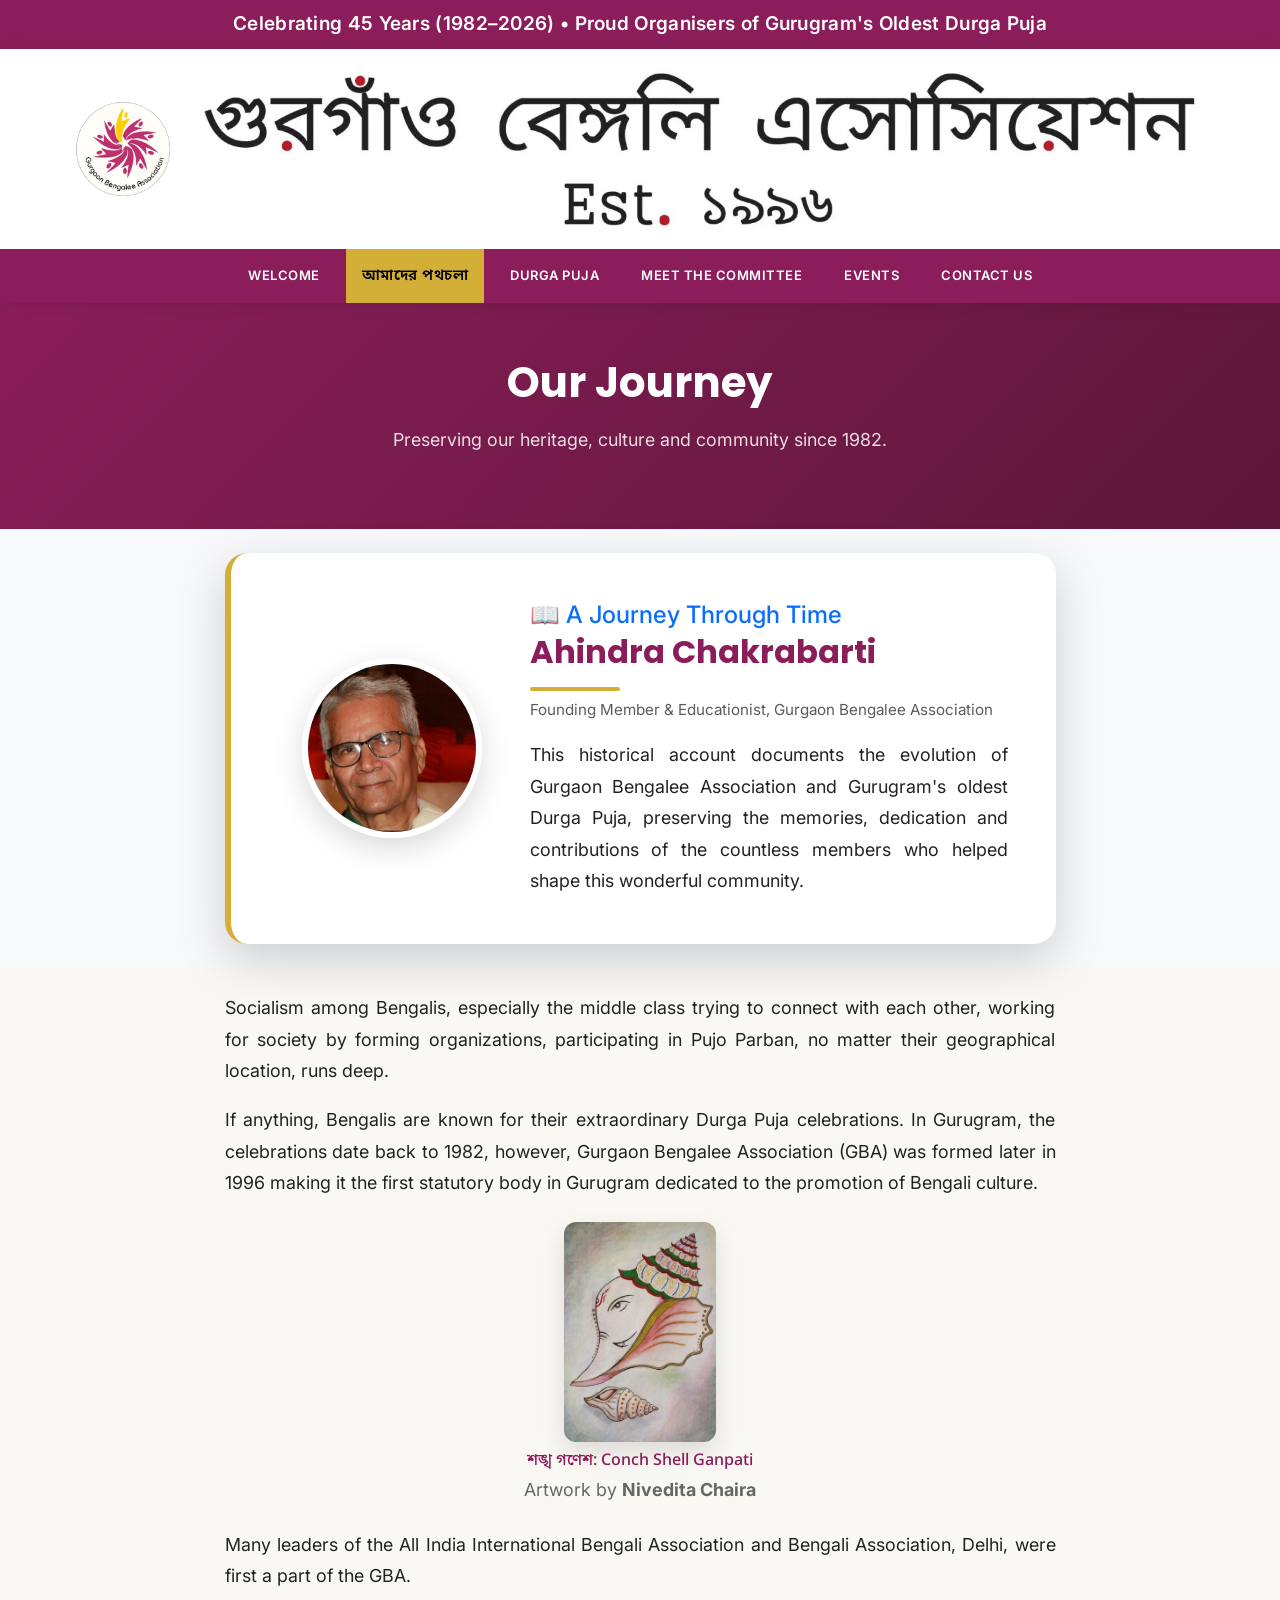
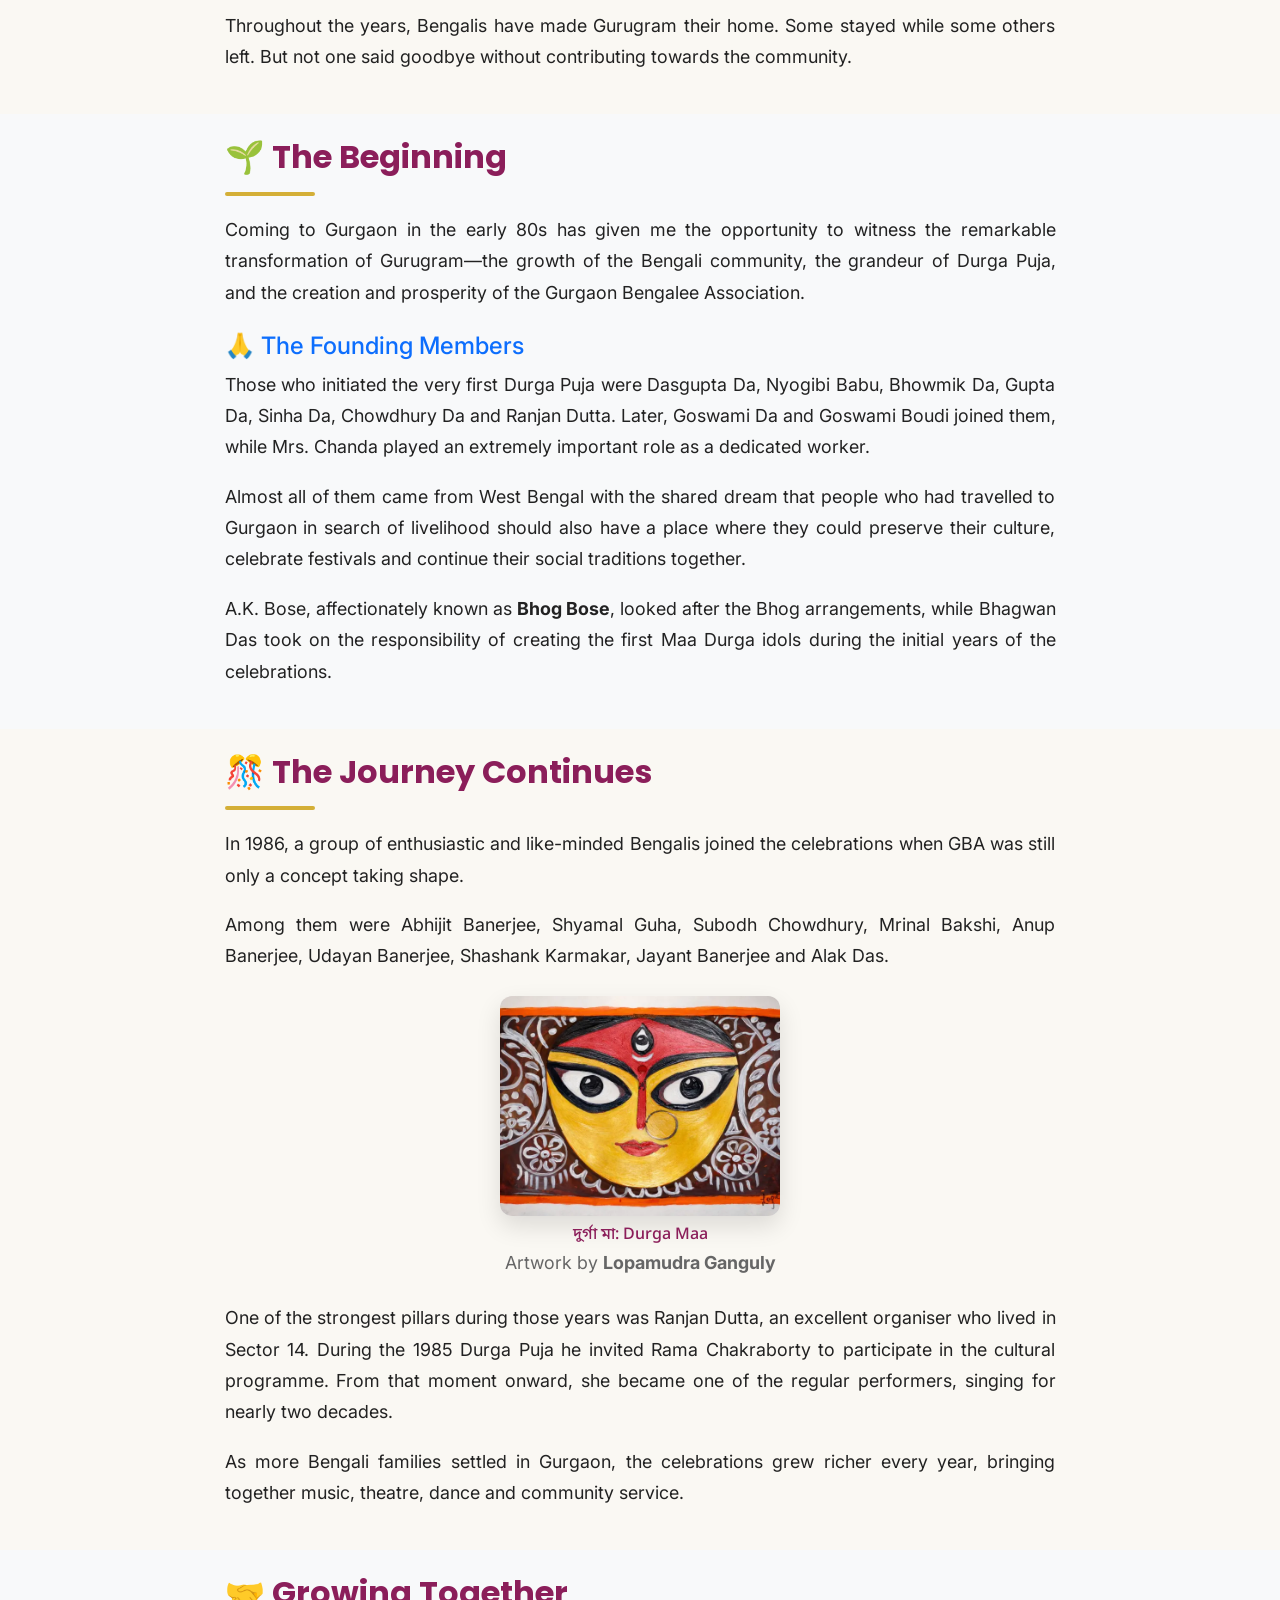
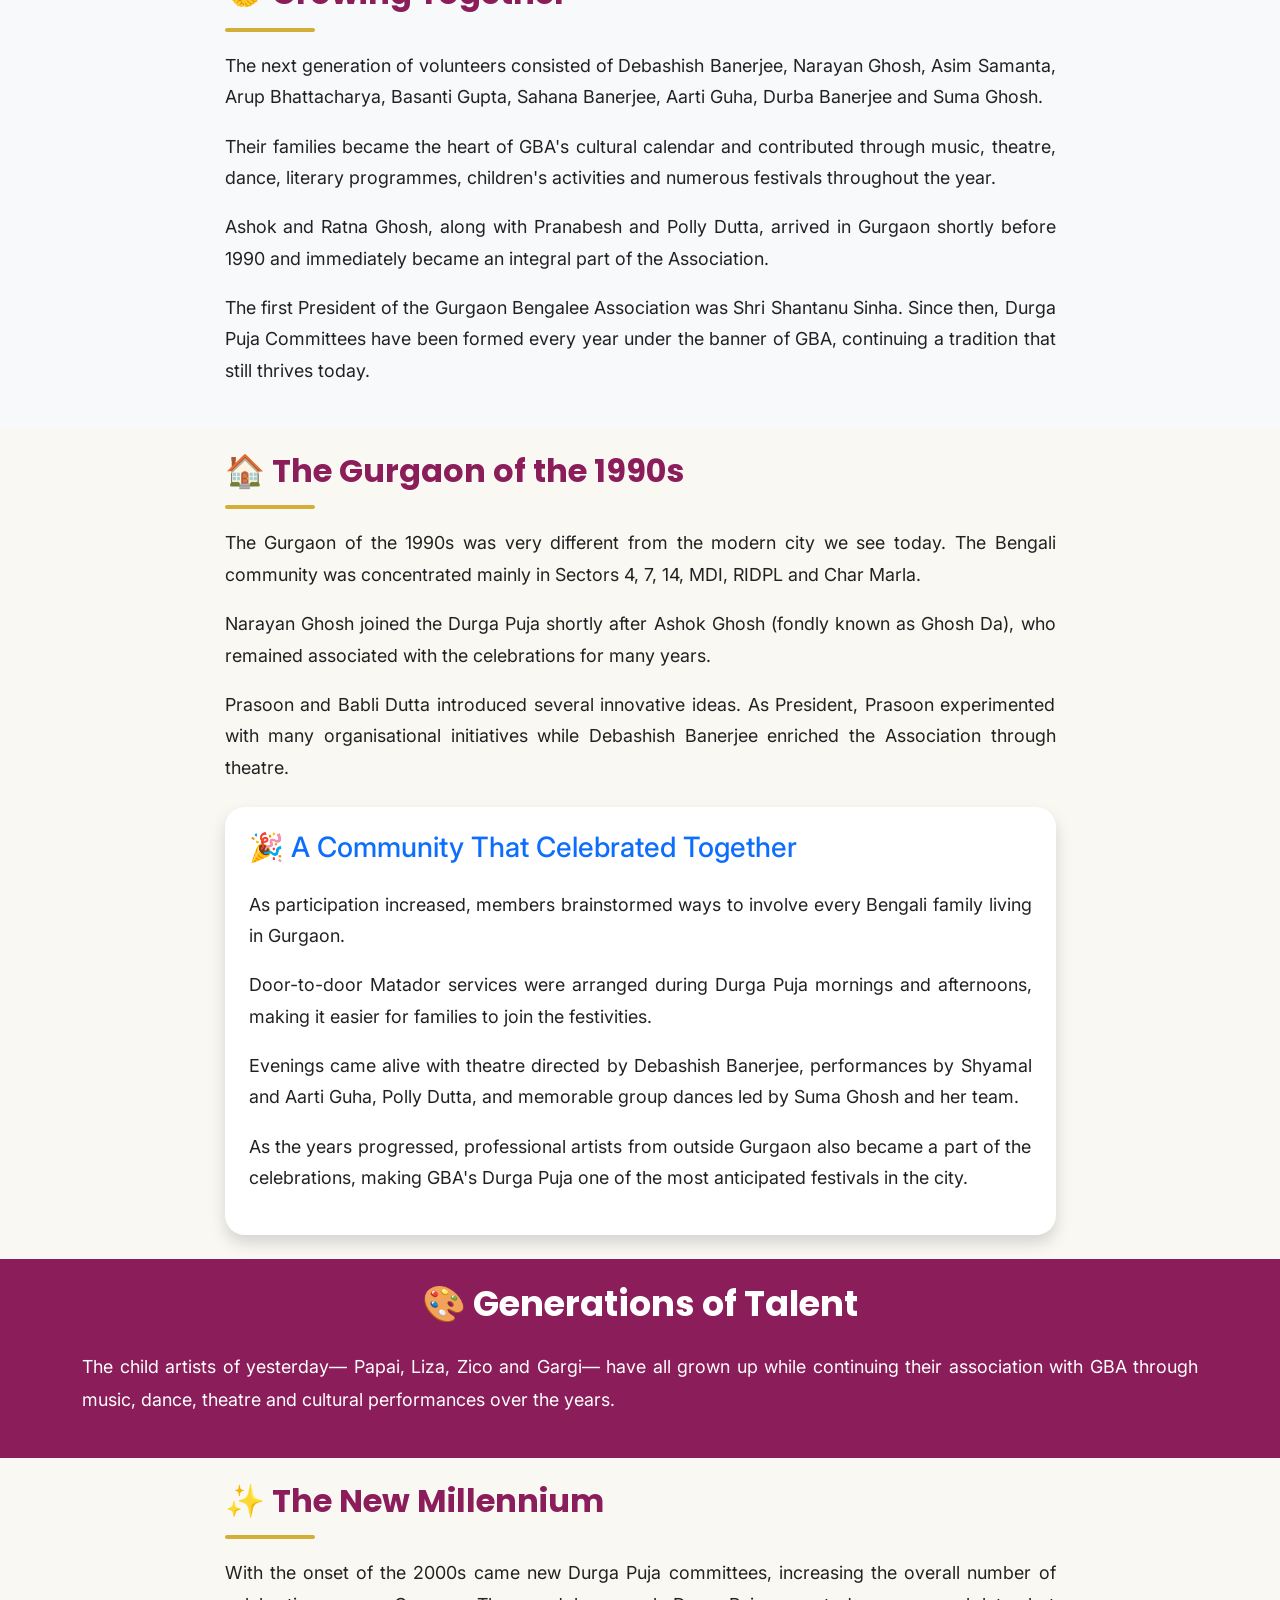
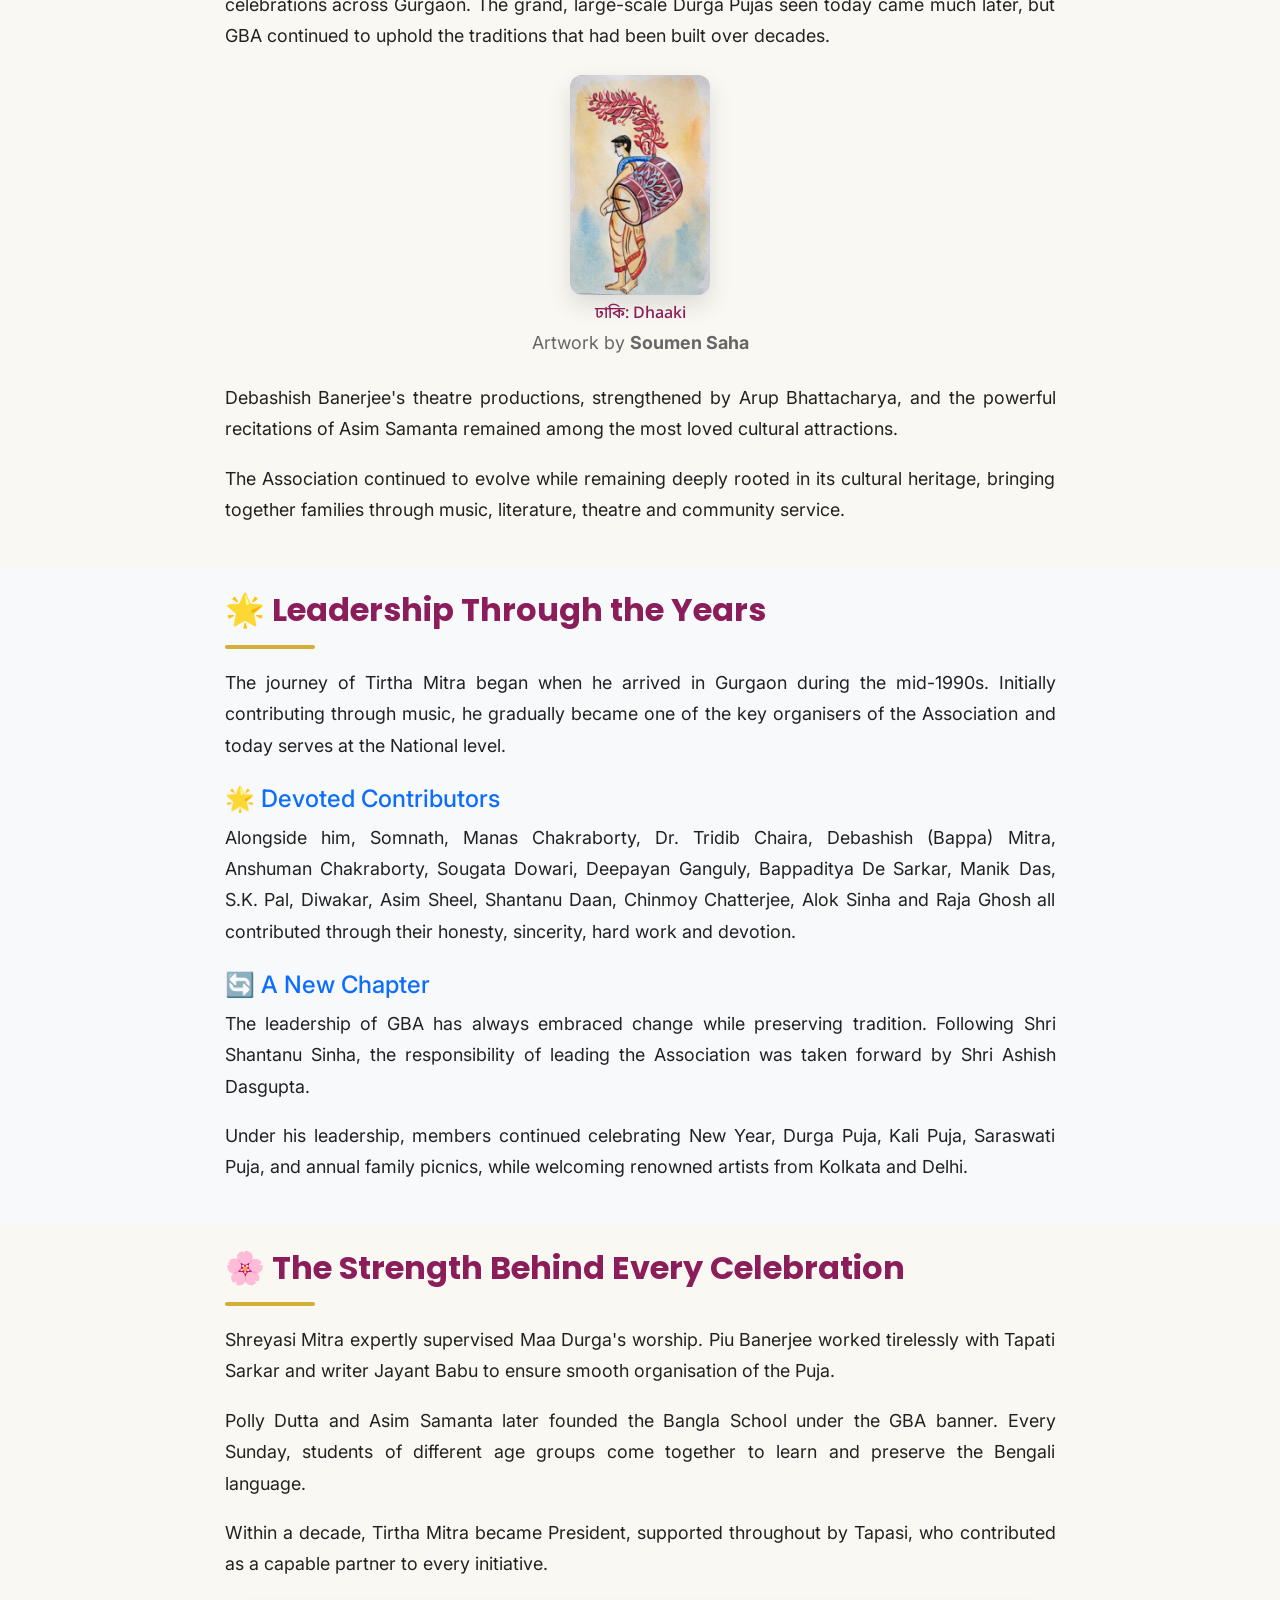
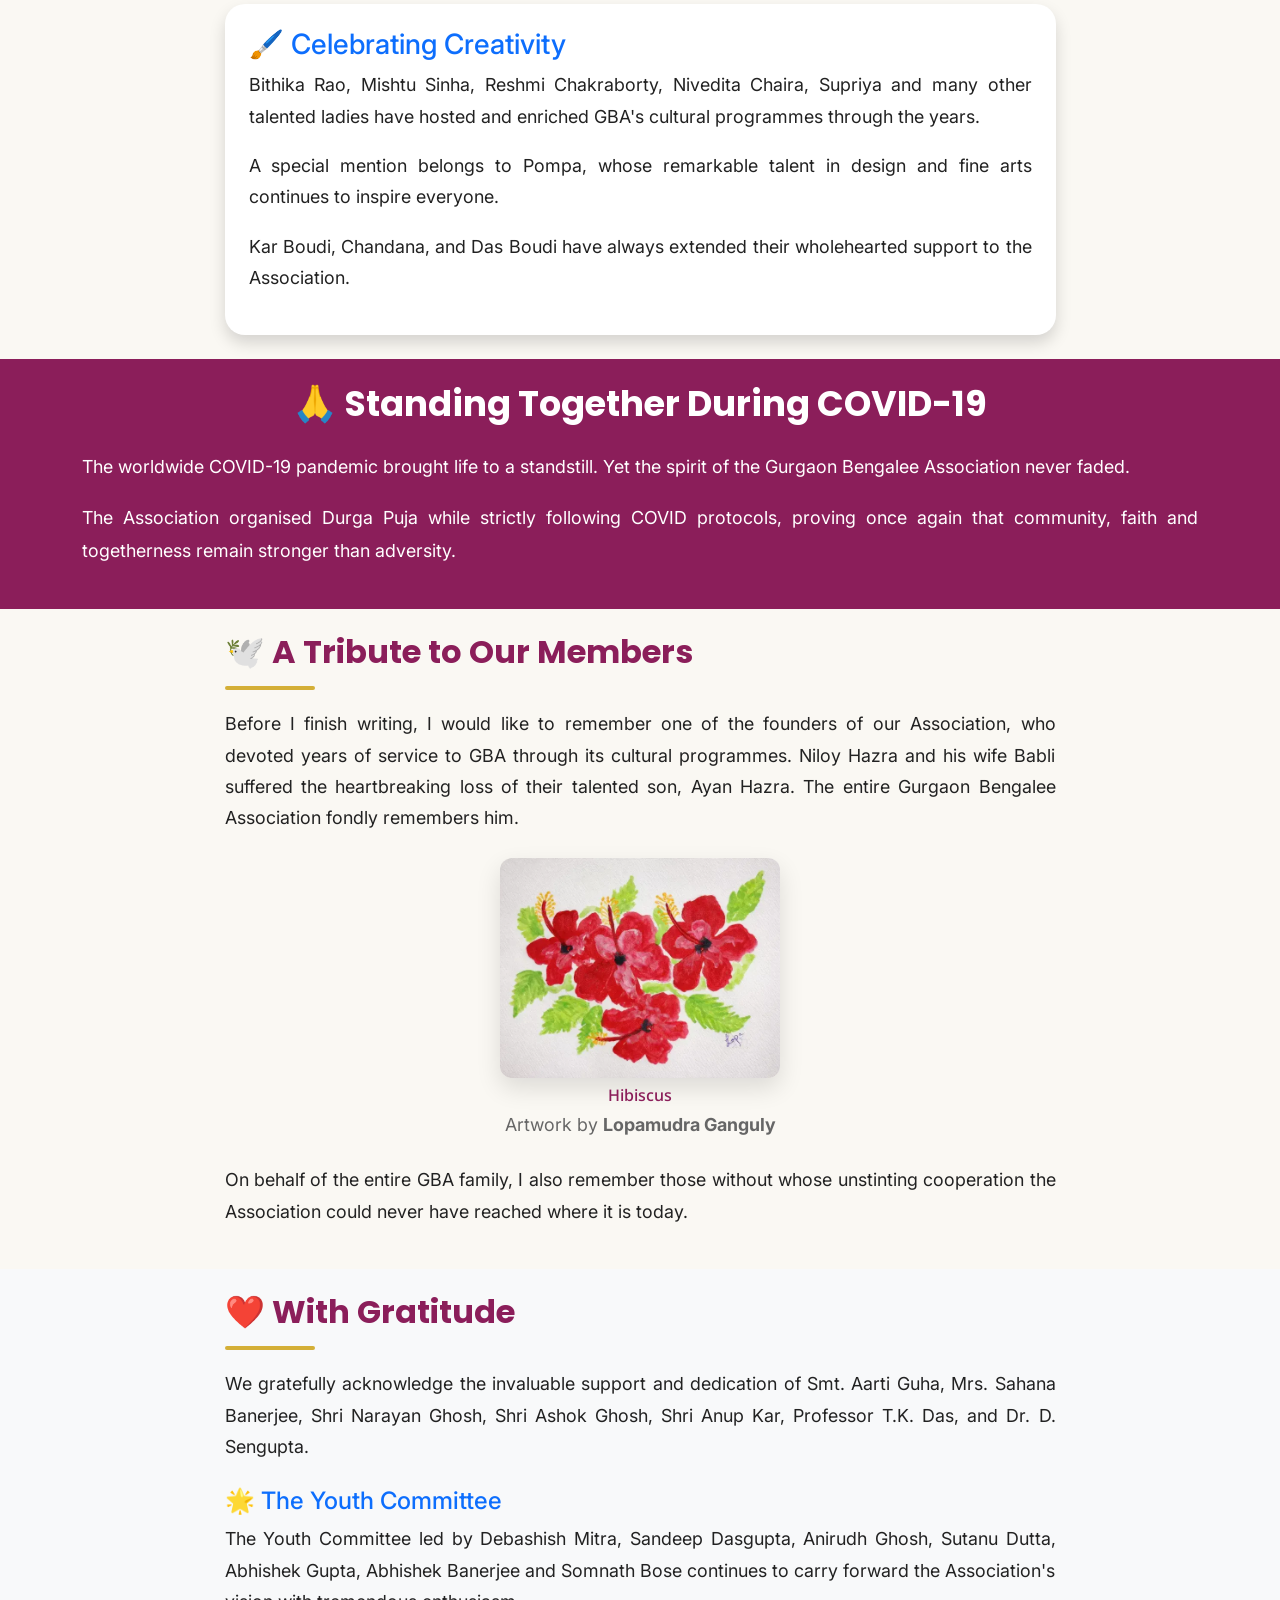
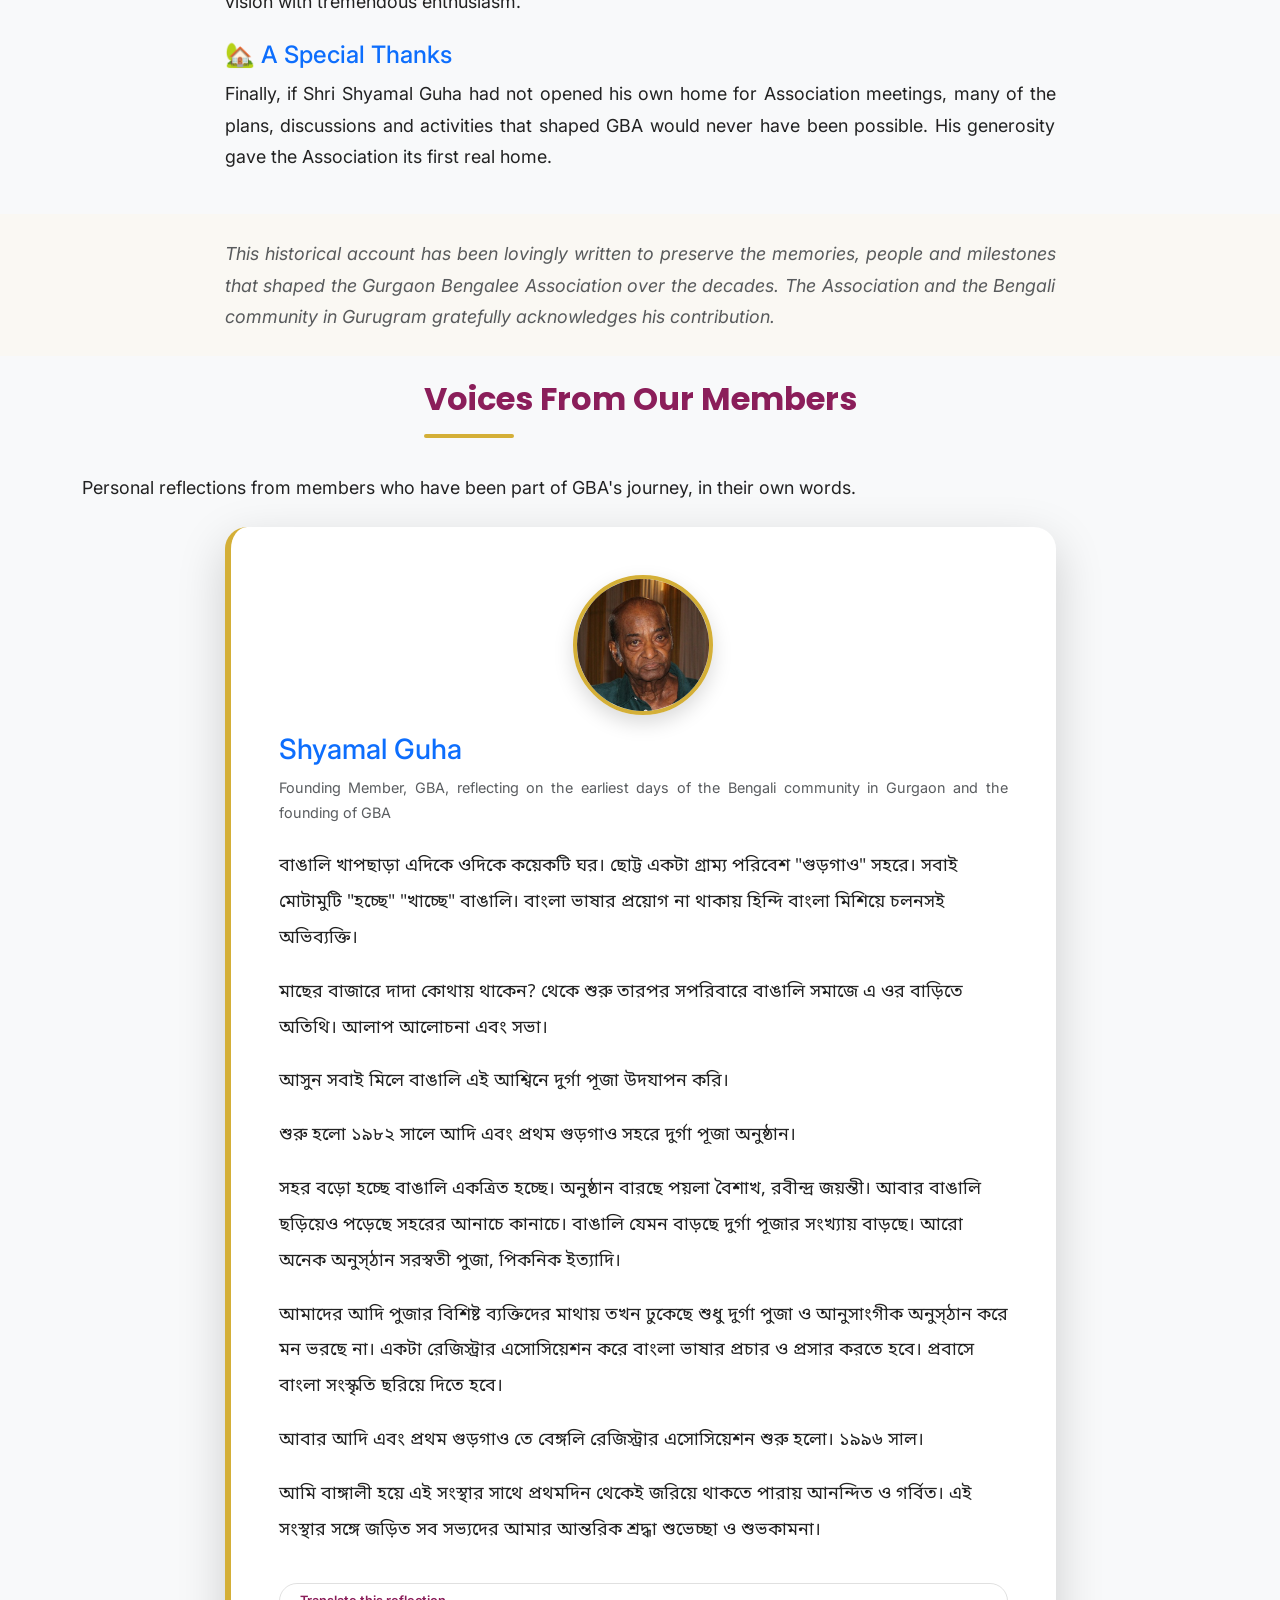
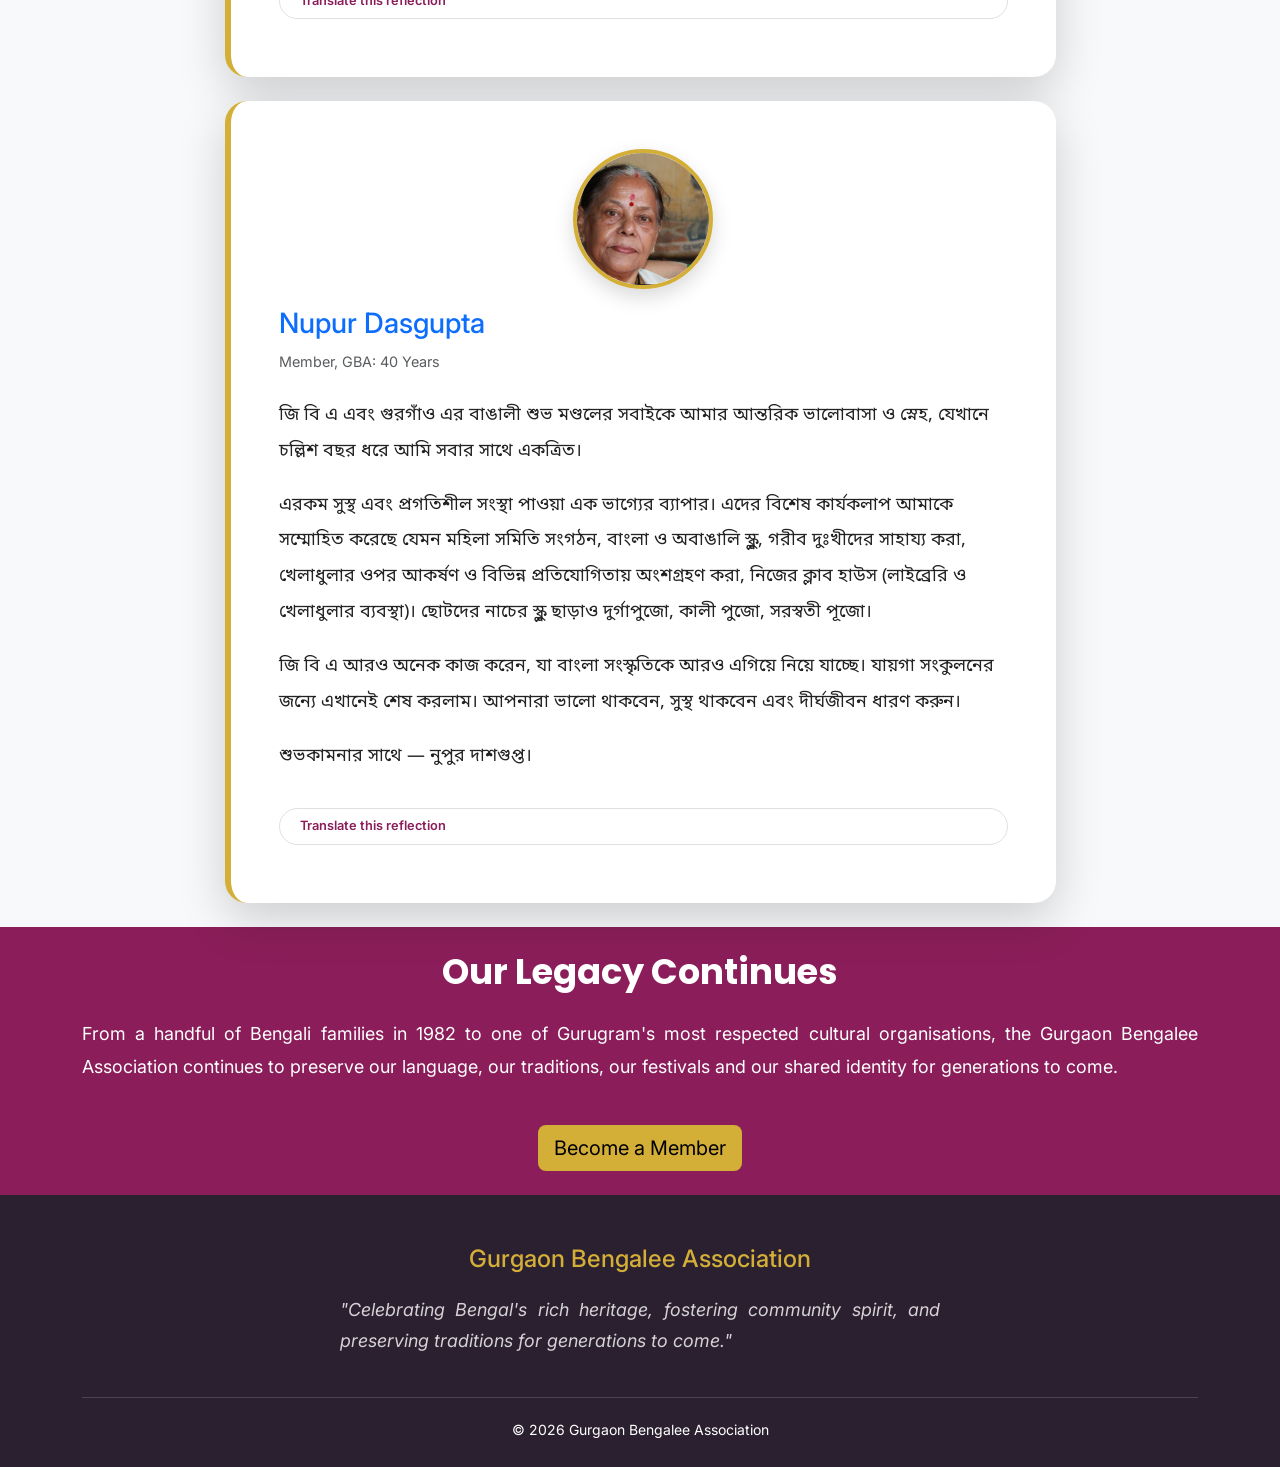
==== about.html @ 74c7d1b4 "Update about.html" ====
<!DOCTYPE html>
<html lang="en">
<head>

<meta charset="UTF-8">
<meta name="viewport" content="width=device-width, initial-scale=1.0">

<link rel="icon" type="image/png" sizes="16x16" href="favicon-16x16.png">
<link rel="icon" type="image/png" sizes="32x32" href="favicon-32x32.png">
<link rel="icon" type="image/png" sizes="48x48" href="favicon-48x48.png">
<link rel="icon" type="image/png" sizes="96x96" href="favicon-96x96.png">
<link rel="apple-touch-icon" sizes="180x180" href="apple-touch-icon.png">
<link rel="shortcut icon" href="favicon.ico">

<title>Our Journey | Gurgaon Bengalee Association</title>

<meta name="description" content="Learn about Gurgaon Bengalee Association's 45-year journey since 1982: Gurugram's oldest Bengali cultural organisation and Durga Puja committee.">

<link href="https://cdn.jsdelivr.net/npm/bootstrap@5.3.3/dist/css/bootstrap.min.css" rel="stylesheet">

<link rel="preconnect" href="https://fonts.googleapis.com">
<link rel="preconnect" href="https://fonts.gstatic.com" crossorigin>
<link href="https://fonts.googleapis.com/css2?family=Poppins:wght@300;400;500;600;700&family=Inter:wght@300;400;500;600&family=Noto+Sans+Bengali:wght@400;600;700&display=swap" rel="stylesheet">

<link rel="stylesheet" href="css/style.css">

</head>



<body class="page-about">

<div class="site-top">

<!-- TOP BAR -->

<div class="topbar text-center">
Celebrating 45 Years (1982–2026) •
Proud Organisers of Gurugram's Oldest Durga Puja
</div>

<!-- HEADER -->

<header class="site-header">

    <div class="branding">

        <a href="index.html">
            <img src="images/logo.png"
                 alt="GBA Logo"
                 class="logo">
        </a>

        <a href="index.html">
            <img src="images/gba-banner.png"
                 alt="GBA Banner"
                 class="gba-banner">
        </a>

    </div>

    <nav class="navbar navbar-light">

        <div class="container-fluid px-2">

        <ul class="navbar-nav flex-row">

            <li class="nav-item"><a class="nav-link" href="index.html">Welcome</a></li>
            <li class="nav-item"><a class="nav-link active" href="about.html">আমাদের পথচলা</a></li>
            <li class="nav-item"><a class="nav-link" href="durga-puja.html">Durga Puja</a></li>
            <li class="nav-item"><a class="nav-link" href="committee.html">Meet the Committee</a></li>
            <li class="nav-item"><a class="nav-link" href="events.html">Events</a></li>
            <li class="nav-item"><a class="nav-link" href="contact.html">Contact Us</a></li>

        </ul>

        </div>

    </nav>

</header>

</div>

<!-- PAGE HERO -->

<section class="page-hero">

    <div class="container text-center">
<h1 class="page-title">
    Our Journey
</h1>

        <p class="mt-3">
            Preserving our heritage, culture and community since 1982.
        </p>

    </div>

</section>

<!-- AUTHOR TRIBUTE (moved to top) -->

<section class="py-5 bg-light">

<div class="container">

<div class="row justify-content-center">

<div class="col-lg-9">

<div class="card border-0 shadow-lg p-4 p-md-5 author-tribute-card">

<div class="row align-items-center">

<div class="col-md-4 text-center">

<img src="images/hero.jpg"
     alt="Ahindra Chakrabarti"
     class="author-photo"
     loading="lazy">

</div>

<div class="col-md-8">

<h4 class="text-primary mb-1">

📖 A Journey Through Time

</h4>

<h2 class="section-title" style="margin-bottom:6px;">

Ahindra Chakrabarti

</h2>

<p class="text-muted mb-3" style="font-size:.95rem;">

Founding Member &amp; Educationist, Gurgaon Bengalee Association

</p>

<p class="mb-0">

This historical account documents the evolution of
Gurgaon Bengalee Association and Gurugram's oldest
Durga Puja, preserving the memories, dedication and
contributions of the countless members who helped
shape this wonderful community.

</p>

</div>

</div>

</div>

</div>

</div>

</div>

</section>


<!-- INTRODUCTION -->

<section class="py-5">

<div class="container">

<div class="row justify-content-center">

<div class="col-lg-9">

<p>

Socialism among Bengalis, especially the middle class
trying to connect with each other, working for society
by forming organizations, participating in Pujo Parban,
no matter their geographical location, runs deep.

</p>

<p>

If anything, Bengalis are known for their extraordinary
Durga Puja celebrations. In Gurugram, the celebrations
date back to 1982, however, Gurgaon Bengalee Association
(GBA) was formed later in 1996 making it the first
statutory body in Gurugram dedicated to the promotion
of Bengali culture.

</p>

<div class="about-inline-art">

<img src="images/Conch shell ganpati.jpg"
alt="Conch Shell Ganpati artwork"
loading="lazy">

<div class="about-inline-art-credit">
<h5>শঙ্খ গণেশ: Conch Shell Ganpati</h5>
<p>Artwork by <strong>Nivedita Chaira</strong></p>
</div>

</div>

<p>

Many leaders of the All India International Bengali
Association and Bengali Association, Delhi, were first
a part of the GBA.

</p>

<p>

Throughout the years, Bengalis have made Gurugram
their home. Some stayed while some others left.
But not one said goodbye without contributing
towards the community.

</p>

</div>

</div>

</div>

</section>


<!-- HISTORY -->

<section class="py-5 bg-light">

<div class="container">

<div class="row justify-content-center">

<div class="col-lg-9">

<h2 class="section-title">

🌱 The Beginning

</h2>

<p>

Coming to Gurgaon in the early 80s has given me the
opportunity to witness the remarkable transformation
of Gurugram—the growth of the Bengali community,
the grandeur of Durga Puja, and the creation and
prosperity of the Gurgaon Bengalee Association.

</p>

<h4 class="text-primary mt-4">🙏 The Founding Members</h4>

<p>

Those who initiated the very first Durga Puja were
Dasgupta Da, Nyogibi Babu, Bhowmik Da,
Gupta Da, Sinha Da, Chowdhury Da and
Ranjan Dutta.

Later, Goswami Da and Goswami Boudi joined them,
while Mrs. Chanda played an extremely important
role as a dedicated worker.

</p>

<p>

Almost all of them came from West Bengal with
the shared dream that people who had travelled
to Gurgaon in search of livelihood should also
have a place where they could preserve their
culture, celebrate festivals and continue their
social traditions together.

</p>

<p>

A.K. Bose, affectionately known as
<strong>Bhog Bose</strong>,
looked after the Bhog arrangements,
while Bhagwan Das took on the responsibility
of creating the first Maa Durga idols during
the initial years of the celebrations.

</p>

</div>

</div>

</div>

</section>


<!-- GBA JOURNEY -->

<section class="py-5">

<div class="container">

<div class="row justify-content-center">

<div class="col-lg-9">

<h2 class="section-title">

🎊 The Journey Continues

</h2>

<p>

In 1986, a group of enthusiastic and like-minded Bengalis
joined the celebrations when GBA was still only a concept
taking shape.

</p>

<p>

Among them were Abhijit Banerjee, Shyamal Guha,
Subodh Chowdhury, Mrinal Bakshi,
Anup Banerjee, Udayan Banerjee,
Shashank Karmakar, Jayant Banerjee
and Alak Das.

</p>

<div class="about-inline-art about-inline-art-right">

<img src="images/Durga maa lopamudra ganguly.jpg"
alt="Durga Maa artwork"
loading="lazy">

<div class="about-inline-art-credit">
<h5>দুর্গা মা: Durga Maa</h5>
<p>Artwork by <strong>Lopamudra Ganguly</strong></p>
</div>

</div>

<p>

One of the strongest pillars during those years was
Ranjan Dutta, an excellent organiser who lived in
Sector 14.

During the 1985 Durga Puja he invited
Rama Chakraborty to participate in the cultural
programme. From that moment onward,
she became one of the regular performers,
singing for nearly two decades.

</p>

<p>

As more Bengali families settled in Gurgaon,
the celebrations grew richer every year,
bringing together music, theatre,
dance and community service.

</p>

</div>

</div>

</div>

</section>


<!-- GROWING COMMUNITY -->

<section class="py-5 bg-light">

<div class="container">

<div class="row justify-content-center">

<div class="col-lg-9">

<h2 class="section-title">

🤝 Growing Together

</h2>

<p>

The next generation of volunteers consisted of
Debashish Banerjee, Narayan Ghosh,
Asim Samanta, Arup Bhattacharya,
Basanti Gupta, Sahana Banerjee,
Aarti Guha, Durba Banerjee
and Suma Ghosh.

</p>

<p>

Their families became the heart of GBA's
cultural calendar and contributed through
music, theatre, dance, literary programmes,
children's activities and numerous festivals
throughout the year.

</p>

<p>

Ashok and Ratna Ghosh,
along with Pranabesh and Polly Dutta,
arrived in Gurgaon shortly before 1990
and immediately became an integral part
of the Association.

</p>

<p>

The first President of the Gurgaon Bengalee
Association was Shri Shantanu Sinha.

Since then,
Durga Puja Committees have been formed
every year under the banner of GBA,
continuing a tradition that still thrives today.

</p>

</div>

</div>

</div>

</section>


<!-- GURGAON OF THE 90s -->

<section class="py-5">

<div class="container">

<div class="row justify-content-center">

<div class="col-lg-9">

<h2 class="section-title">

🏠 The Gurgaon of the 1990s

</h2>

<p>

The Gurgaon of the 1990s was very different
from the modern city we see today.

The Bengali community was concentrated
mainly in Sectors 4, 7, 14,
MDI, RIDPL and Char Marla.

</p>

<p>

Narayan Ghosh joined the Durga Puja shortly
after Ashok Ghosh (fondly known as Ghosh Da),
who remained associated with the celebrations
for many years.

</p>

<p>

Prasoon and Babli Dutta introduced several
innovative ideas.

As President,
Prasoon experimented with many organisational
initiatives while Debashish Banerjee enriched
the Association through theatre.

</p>

<div class="card shadow border-0 mt-4">

<div class="card-body p-4">

<h3 class="text-primary mb-4">

🎉 A Community That Celebrated Together

</h3>

<p>

As participation increased,
members brainstormed ways to involve
every Bengali family living in Gurgaon.

</p>

<p>

Door-to-door Matador services were arranged
during Durga Puja mornings and afternoons,
making it easier for families to join
the festivities.

</p>

<p>

Evenings came alive with theatre directed
by Debashish Banerjee,
performances by Shyamal and Aarti Guha,
Polly Dutta,
and memorable group dances led by
Suma Ghosh and her team.

</p>

<p>

As the years progressed,
professional artists from outside Gurgaon
also became a part of the celebrations,
making GBA's Durga Puja one of the most
anticipated festivals in the city.

</p>

</div>

</div>

</div>

</div>

</div>

</section>


<!-- CHILD ARTISTS -->

<section class="py-5 bg-primary-custom text-white about-highlight-section">

<div class="container text-center">

<h2 class="mb-4">

🎨 Generations of Talent

</h2>

<p>

The child artists of yesterday—

Papai, Liza, Zico and Gargi—

have all grown up while continuing
their association with GBA through
music, dance, theatre and cultural
performances over the years.

</p>

</div>

</section>

<!-- THE NEW MILLENNIUM -->

<section class="py-5">

<div class="container">

<div class="row justify-content-center">

<div class="col-lg-9">

<h2 class="section-title">

✨ The New Millennium

</h2>

<p>

With the onset of the 2000s came new Durga Puja
committees, increasing the overall number of celebrations
across Gurgaon.

The grand, large-scale Durga Pujas seen today came much
later, but GBA continued to uphold the traditions that had
been built over decades.

</p>

<div class="about-inline-art">

<img src="images/Dhaaki soumen saha.jpg"
alt="Dhaaki artwork"
loading="lazy">

<div class="about-inline-art-credit">
<h5>ঢাকি: Dhaaki</h5>
<p>Artwork by <strong>Soumen Saha</strong></p>
</div>

</div>

<p>

Debashish Banerjee's theatre productions,
strengthened by Arup Bhattacharya,
and the powerful recitations of
Asim Samanta remained among the
most loved cultural attractions.

</p>

<p>

The Association continued to evolve while
remaining deeply rooted in its cultural heritage,
bringing together families through music,
literature, theatre and community service.

</p>

</div>

</div>

</div>

</section>



<!-- LEADERSHIP -->

<section class="py-5 bg-light">

<div class="container">

<div class="row justify-content-center">

<div class="col-lg-9">

<h2 class="section-title">

🌟 Leadership Through the Years

</h2>

<p>

The journey of Tirtha Mitra began when he arrived
in Gurgaon during the mid-1990s.

Initially contributing through music,
he gradually became one of the key organisers
of the Association and today serves
at the National level.

</p>

<h4 class="text-primary mt-4">🌟 Devoted Contributors</h4>

<p>

Alongside him, Somnath,
Manas Chakraborty,
Dr. Tridib Chaira,
Debashish (Bappa) Mitra,
Anshuman Chakraborty,
Sougata Dowari,
Deepayan Ganguly,
Bappaditya De Sarkar,
Manik Das,
S.K. Pal,
Diwakar,
Asim Sheel,
Shantanu Daan,
Chinmoy Chatterjee,
Alok Sinha
and Raja Ghosh
all contributed through their
honesty, sincerity,
hard work and devotion.

</p>

<h4 class="text-primary mt-4">🔄 A New Chapter</h4>

<p>

The leadership of GBA has always embraced change
while preserving tradition.

Following Shri Shantanu Sinha,
the responsibility of leading the Association
was taken forward by
Shri Ashish Dasgupta.

</p>

<p>

Under his leadership,
members continued celebrating

New Year,

Durga Puja,

Kali Puja,

Saraswati Puja,

and annual family picnics,

while welcoming renowned artists
from Kolkata and Delhi.

</p>

</div>

</div>

</div>

</section>



<!-- WOMEN OF GBA -->

<section class="py-5">

<div class="container">

<div class="row justify-content-center">

<div class="col-lg-9">

<h2 class="section-title">

🌸 The Strength Behind Every Celebration

</h2>

<p>

Shreyasi Mitra expertly supervised
Maa Durga's worship.

Piu Banerjee worked tirelessly with
Tapati Sarkar and writer Jayant Babu
to ensure smooth organisation
of the Puja.

</p>

<p>

Polly Dutta and Asim Samanta
later founded the
Bangla School
under the GBA banner.

Every Sunday,
students of different age groups
come together to learn and preserve
the Bengali language.

</p>

<p>

Within a decade,
Tirtha Mitra became President,
supported throughout by
Tapasi,
who contributed as a capable partner
to every initiative.

</p>

<div class="card border-0 shadow mt-4">

<div class="card-body p-4">

<h3 class="text-primary">

🖌️ Celebrating Creativity

</h3>

<p>

Bithika Rao,

Mishtu Sinha,

Reshmi Chakraborty,

Nivedita Chaira,

Supriya

and many other talented ladies
have hosted and enriched
GBA's cultural programmes
through the years.

</p>

<p>

A special mention belongs to
Pompa,

whose remarkable talent
in design and fine arts
continues to inspire everyone.

</p>

<p>

Kar Boudi,

Chandana,

and Das Boudi

have always extended
their wholehearted support
to the Association.

</p>

</div>

</div>

</div>

</div>

</div>

</section>



<!-- COVID -->

<section class="py-5 bg-primary-custom text-white about-highlight-section">

<div class="container text-center">

<h2>

🙏 Standing Together During COVID-19

</h2>

<p class="mt-4">

The worldwide COVID-19 pandemic
brought life to a standstill.

Yet the spirit of the
Gurgaon Bengalee Association
never faded.

</p>

<p>

The Association organised
Durga Puja while strictly
following COVID protocols,
proving once again that
community,
faith
and togetherness
remain stronger than adversity.

</p>

</div>

</section>

<!-- TRIBUTE -->

<section class="py-5">

<div class="container">

<div class="row justify-content-center">

<div class="col-lg-9">

<h2 class="section-title">

🕊️ A Tribute to Our Members

</h2>

<p>

Before I finish writing, I would like to remember
one of the founders of our Association,
who devoted years of service to GBA through
its cultural programmes.

Niloy Hazra and his wife Babli
suffered the heartbreaking loss of their
talented son, Ayan Hazra.

The entire Gurgaon Bengalee Association
fondly remembers him.

</p>

<div class="about-inline-art about-inline-art-right">

<img src="images/hibiscus Lopamudra Ganguly.jpg"
alt="Hibiscus artwork"
loading="lazy">

<div class="about-inline-art-credit">
<h5>Hibiscus</h5>
<p>Artwork by <strong>Lopamudra Ganguly</strong></p>
</div>

</div>

<p>

On behalf of the entire GBA family,
I also remember those without whose
unstinting cooperation the Association
could never have reached where it is today.

</p>

</div>

</div>

</div>

</section>



<!-- ACKNOWLEDGEMENTS -->

<section class="py-5 bg-light">

<div class="container">

<div class="row justify-content-center">

<div class="col-lg-9">

<h2 class="section-title">

❤️ With Gratitude

</h2>

<p>

We gratefully acknowledge the invaluable
support and dedication of

Smt. Aarti Guha,

Mrs. Sahana Banerjee,

Shri Narayan Ghosh,

Shri Ashok Ghosh,

Shri Anup Kar,

Professor T.K. Das,

and

Dr. D. Sengupta.

</p>

<h4 class="text-primary mt-4">🌟 The Youth Committee</h4>

<p>

The Youth Committee led by

Debashish Mitra,

Sandeep Dasgupta,

Anirudh Ghosh,

Sutanu Dutta,

Abhishek Gupta,

Abhishek Banerjee

and

Somnath Bose

continues to carry forward the Association's
vision with tremendous enthusiasm.

</p>

<h4 class="text-primary mt-4">🏡 A Special Thanks</h4>

<p>

Finally,

if Shri Shyamal Guha had not opened
his own home for Association meetings,
many of the plans, discussions and
activities that shaped GBA would never
have been possible.

His generosity gave the Association
its first real home.

</p>

</div>

</div>

</div>

</section>


<!-- CLOSING ACKNOWLEDGEMENT -->

<section class="py-4">

<div class="container">

<div class="row justify-content-center">

<div class="col-lg-9 text-center">

<p class="text-muted mb-0" style="font-style:italic;">

This historical account has been lovingly written to preserve
the memories, people and milestones that shaped the Gurgaon Bengalee Association over the decades.
The Association and the Bengali community in Gurugram gratefully acknowledges his contribution.

</p>

</div>

</div>

</div>

</section>


<!-- VOICES FROM OUR MEMBERS -->

<section class="py-5 bg-light" id="member-voices">

<div class="container">

<div class="text-center mb-4">

<h2 class="section-title d-inline-block">Voices From Our Members</h2>

<p class="mt-3">

Personal reflections from members who have been part of GBA's journey, in their own words.

</p>

</div>

<div class="row justify-content-center">

<div class="col-lg-9">

<div class="card border-0 shadow-lg p-4 p-md-5 member-reflection-card mb-4" id="shyamal-guha-reflection">

<img src="images/shyamal-guha.jpg"
     alt="Shyamal Guha, Founding Member, GBA"
     class="member-photo reflection-photo"
     loading="lazy">

<h3 class="text-primary">

Shyamal Guha

</h3>

<p class="text-muted mb-4" style="font-size:.9rem;">

Founding Member, GBA, reflecting on the earliest days of the Bengali community in Gurgaon and the founding of GBA

</p>

<div class="bengali-reflection" id="reflection-shyamal">

<p>বাঙালি খাপছাড়া এদিকে ওদিকে কয়েকটি ঘর। ছোট্ট একটা গ্রাম্য পরিবেশ "গুড়গাও" সহরে। সবাই মোটামুটি "হচ্ছে" "খাচ্ছে" বাঙালি। বাংলা ভাষার প্রয়োগ না থাকায় হিন্দি বাংলা মিশিয়ে চলনসই অভিব্যক্তি।</p>

<p>মাছের বাজারে দাদা কোথায় থাকেন? থেকে শুরু তারপর সপরিবারে বাঙালি সমাজে এ ওর বাড়িতে অতিথি। আলাপ আলোচনা এবং সভা।</p>

<p>আসুন সবাই মিলে বাঙালি এই আশ্বিনে দুর্গা পূজা উদযাপন করি।</p>

<p>শুরু হলো ১৯৮২ সালে আদি এবং প্রথম গুড়গাও সহরে দুর্গা পূজা অনুষ্ঠান।</p>

<p>সহর বড়ো হচ্ছে বাঙালি একত্রিত হচ্ছে। অনুষ্ঠান বারছে পয়লা বৈশাখ, রবীন্দ্র জয়ন্তী। আবার বাঙালি ছড়িয়েও পড়েছে সহরের আনাচে কানাচে। বাঙালি যেমন বাড়ছে দুর্গা পূজার সংখ্যায় বাড়ছে। আরো অনেক অনুস্ঠান সরস্বতী পুজা, পিকনিক ইত্যাদি।</p>

<p>আমাদের আদি পুজার বিশিষ্ট ব্যক্তিদের মাথায় তখন ঢুকেছে শুধু দুর্গা পুজা ও আনুসাংগীক অনুস্ঠান করে মন ভরছে না। একটা রেজিস্ট্রার এসোসিয়েশন করে বাংলা ভাষার প্রচার ও প্রসার করতে হবে। প্রবাসে বাংলা সংস্কৃতি ছরিয়ে দিতে হবে।</p>

<p>আবার আদি এবং প্রথম গুড়গাও তে বেঙ্গলি রেজিস্ট্রার এসোসিয়েশন শুরু হলো। ১৯৯৬ সাল।</p>

<p>আমি বাঙ্গালী হয়ে এই সংস্থার সাথে প্রথমদিন থেকেই জরিয়ে থাকতে পারায় আনন্দিত ও গর্বিত। এই সংস্থার সঙ্গে জড়িত সব সভ্যদের আমার আন্তরিক শ্রদ্ধা শুভেচ্ছা ও শুভকামনা।</p>

</div>

<button type="button" class="translate-link js-translate mt-3" data-source="reflection-shyamal">
<i class="bi bi-translate"></i> Translate this reflection
</button>

</div>

<div class="card border-0 shadow-lg p-4 p-md-5 member-reflection-card" id="nupur-dasgupta-reflection">

<img src="images/nupur-dasgupta.jpg"
     alt="Nupur Dasgupta, Member, GBA"
     class="member-photo reflection-photo"
     loading="lazy">

<h3 class="text-primary">

Nupur Dasgupta

</h3>

<p class="text-muted mb-4" style="font-size:.9rem;">

Member, GBA: 40 Years

</p>

<div class="bengali-reflection" id="reflection-nupur">

<p>জি বি এ এবং গুরগাঁও এর বাঙালী শুভ মণ্ডলের সবাইকে আমার আন্তরিক ভালোবাসা ও স্নেহ, যেখানে চল্লিশ বছর ধরে আমি সবার সাথে একত্রিত।</p>

<p>এরকম সুস্থ এবং প্রগতিশীল সংস্থা পাওয়া এক ভাগ্যের ব্যাপার। এদের বিশেষ কার্যকলাপ আমাকে সম্মোহিত করেছে যেমন মহিলা সমিতি সংগঠন, বাংলা ও অবাঙালি স্কুল, গরীব দুঃখীদের সাহায্য করা, খেলাধুলার ওপর আকর্ষণ ও বিভিন্ন প্রতিযোগিতায় অংশগ্রহণ করা, নিজের ক্লাব হাউস (লাইব্রেরি ও খেলাধুলার ব্যবস্থা)। ছোটদের নাচের স্কুল ছাড়াও দুর্গাপুজো, কালী পুজো, সরস্বতী পূজো।</p>

<p>জি বি এ আরও অনেক কাজ করেন, যা বাংলা সংস্কৃতিকে আরও এগিয়ে নিয়ে যাচ্ছে। যায়গা সংকুলনের জন্যে এখানেই শেষ করলাম। আপনারা ভালো থাকবেন, সুস্থ থাকবেন এবং দীর্ঘজীবন ধারণ করুন।</p>

<p>শুভকামনার সাথে &mdash; নুপুর দাশগুপ্ত।</p>

</div>

<button type="button" class="translate-link js-translate mt-3" data-source="reflection-nupur">
<i class="bi bi-translate"></i> Translate this reflection
</button>

</div>

</div>

</div>

</div>

</section>


<!-- GBA LEGACY -->

<section class="py-5 bg-primary-custom text-white about-highlight-section">

<div class="container text-center">

<h2>

Our Legacy Continues

</h2>

<p class="mt-4">

From a handful of Bengali families in 1982

to one of Gurugram's most respected

cultural organisations,

the Gurgaon Bengalee Association

continues to preserve

our language,

our traditions,

our festivals

and our shared identity

for generations to come.

</p>

<a href="contact.html"
class="btn btn-warning btn-lg mt-4">

Become a Member

</a>

</div>

</section>

<!-- FOOTER -->

<footer>

<div class="container text-center">

<h4>Gurgaon Bengalee Association</h4>

<p class="footer-quote">
"Celebrating Bengal's rich heritage, fostering community spirit, and preserving traditions for generations to come."
</p>

<div class="footer-bottom">
© 2026 Gurgaon Bengalee Association
</div>

</div>

</footer>

<script src="https://cdn.jsdelivr.net/npm/bootstrap@5.3.3/dist/js/bootstrap.bundle.min.js"></script>

<script src="js/script.js"></script>

</body>
</html>
---- css/style.css ----
/* =====================================================
   Gurgaon Bengalee Association Website
   Main Stylesheet
   Version 2.0
===================================================== */
.about-content p{

    text-align:justify;

    margin-bottom:18px;

    font-size:1.15rem;

    line-height:1.8;

}

body.page-about p{

    font-size:1.12rem;

}

.about-highlight-section p{

    font-size:1.25rem;

    line-height:1.85;

    color:#fff;

}

.about-highlight-section h2{

    font-family:var(--heading);

    font-weight:700;

    font-size:2.2rem;

}

.navbar-nav{
    display:flex;
    flex-wrap:wrap;
    justify-content:center;
    width:100%;
    gap:6px;
}

.navbar-nav .nav-item{
    flex:0 0 auto;
}

.timeline-section{

    padding-top:20px;

    padding-bottom:30px;

}

.instagram-section{

    padding:30px 0;

}

.timeline{

border-left:4px solid var(--secondary);

margin-top:50px;

padding-left:40px;

}

.timeline-item{

position:relative;

margin-bottom:50px;

}

.timeline-item::before{

content:"";

position:absolute;

left:-50px;

top:10px;

width:18px;

height:18px;

background:var(--primary);

border-radius:50%;

border:4px solid white;

box-shadow:0 0 0 3px var(--secondary);

}

.year{

font-size:26px;

font-weight:700;

color:var(--primary);

margin-bottom:10px;

}

/* ===================================================== */
/* HORIZONTAL JOURNEY TIMELINE (homepage) */
/* ===================================================== */

.h-timeline-wrap{

    display:flex;

    /* Fallback for browsers without `safe` alignment support. */
    justify-content:flex-start;

    /* `safe center` centres the row when it fits, but falls back to
       start-alignment when it overflows — without this, centring a
       wider-than-screen row clips its left edge unreachably. */
    justify-content:safe center;

    overflow-x:auto;

    overflow-y:hidden;

    padding:30px 0 20px;

    scroll-snap-type:x proximity;

    scrollbar-width:thin;

    /* Match Bootstrap's .container breakpoints exactly, so the strip
       lines up with the heading and every other block of content on
       the page instead of centring within the full browser width. */
    width:100%;

    margin:0 auto;

}

@media (min-width:576px){
.h-timeline-wrap{ max-width:540px; }
}

@media (min-width:768px){
.h-timeline-wrap{ max-width:720px; }
}

@media (min-width:992px){
.h-timeline-wrap{ max-width:960px; }
}

@media (min-width:1200px){
.h-timeline-wrap{ max-width:1140px; }
}

@media (min-width:1400px){
.h-timeline-wrap{ max-width:1320px; }
}

.h-timeline{

    display:flex;

    gap:22px;

    padding:0 20px;

    width:max-content;

    flex:0 0 auto;

    position:relative;

}

.h-timeline::before{

    content:"";

    position:absolute;

    top:47px;

    left:20px;

    right:20px;

    height:3px;

    background:var(--secondary);

    z-index:0;

}

.h-timeline-item{

    flex:0 0 230px;

    background:#fff;

    border-radius:18px;

    padding:20px 18px 22px;

    text-align:center;

    box-shadow:0 12px 30px rgba(0,0,0,.08);

    position:relative;

    z-index:1;

    scroll-snap-align:start;

    transition:.3s;

}

.h-timeline-item:hover{

    transform:translateY(-6px);

    box-shadow:0 20px 40px rgba(0,0,0,.12);

}

.h-timeline-icon{

    width:54px;

    height:54px;

    display:flex;

    align-items:center;

    justify-content:center;

    font-size:24px;

    color:#fff;

    background:var(--primary);

    border-radius:50%;

    border:4px solid var(--secondary);

    margin:0 auto 12px;

    box-shadow:0 6px 16px rgba(0,0,0,.15);

}

.h-timeline-year{

    font-family:var(--heading);

    font-weight:700;

    font-size:1.25rem;

    color:var(--primary);

    margin-bottom:4px;

}

.h-timeline-item h4{

    font-family:var(--heading);

    font-size:1rem;

    color:var(--dark);

    margin-bottom:8px;

}

.h-timeline-item p{

    font-size:.85rem;

    color:var(--gray);

    text-align:center;

    margin-bottom:0;

    line-height:1.5;

}

@media (max-width:575px){

.h-timeline-item{

    flex:0 0 190px;

    padding:16px 14px 18px;

}

.h-timeline-icon{

    width:46px;

    height:46px;

    font-size:20px;

}

}

.home-slider{

    padding:12px;
    background:#f8f8f8;

}

.home-slider .carousel{

    max-width:800px;
    margin:auto;
    border-radius:18px;
    overflow:hidden;
    box-shadow:0 12px 35px rgba(0,0,0,.15);

}

.home-slider img{

    width:100%;
    height:auto;

}
.artwork-card{

    background:#fff;

    border-radius:20px;

    overflow:hidden;

    box-shadow:0 15px 35px rgba(0,0,0,.08);

    margin-bottom:30px;

}
/* Mobile Navigation (legacy — safe to remove once confirmed unused) */

.artwork-card img{

    width:100%;

    aspect-ratio:1/1;

    object-fit:contain;

    background:#fff;

    display:block;

}

.image-credit{

    padding:16px;

    text-align:center;

}

.image-credit h4{

    color:var(--primary);

    margin-bottom:8px;

}

.image-credit p{

    margin:0;

    color:#666;

}
:root{

    --primary:#8B1E5A;
    --secondary:#D4AF37;
    --accent:#5C1738;

    --dark:#222222;
    --light:#FAF8F3;
    --white:#ffffff;
    --gray:#666666;

    --heading:'Poppins',sans-serif;
    --body:'Inter',sans-serif;
    --bengali:'Noto Sans Bengali',sans-serif;

}

/* ===================================================== */

*{
    margin:0;
    padding:0;
    box-sizing:border-box;
}

html{
    scroll-behavior:smooth;
}

body{

    font-family:var(--body);

    color:var(--dark);

    background:var(--light);

    font-size:16px;

    line-height:1.75;

    font-weight:400;

    overflow-x:hidden;

}
/* ===================================================== */

a{

    text-decoration:none;

    transition:.35s;

}

img{

    max-width:100%;

    display:block;

}
p{

    font-size:1.05rem;

    line-height:1.75;

    margin-bottom:18px;

    color:var(--dark);

    text-align:justify;

}
/* ===================================================== */
/* TOP BAR */
/* ===================================================== */

.site-top{

    position:sticky;

    top:0;

    z-index:9999;

}

.topbar{

    background:var(--primary);

    color:#fff;

    padding:12px 20px;

    font-size:clamp(12px,1.7vw,19px);

    letter-spacing:.3px;

    font-weight:600;

    line-height:1.3;

}

/* ===================================================== */
/* HEADER */
/* ===================================================== */

.site-header{

    background:#ffffff;

    box-shadow:0 3px 15px rgba(0,0,0,.08);

}

/* Logo + GBA Banner */

.branding{

    display:flex;

    justify-content:center;

    align-items:center;

    gap:18px;

    padding:10px 20px;

    background:#ffffff;

    flex-wrap:wrap;

}

.logo{

    width:clamp(55px,9vw,100px);
    height:auto;

    
}

.gba-banner{

    width:auto;

    max-width:100%;

    max-height:clamp(120px,15vw,180px);

}

/* Navigation — always a single horizontal row, all tabs visible.
   On narrow screens the row scrolls horizontally instead of
   wrapping or collapsing behind a hamburger. */

.navbar{

    display:flex;

    width:100%;

    background:var(--primary);

    padding:0;

}

.navbar .container-fluid::-webkit-scrollbar{

    display:none;

}

.navbar .container-fluid{
    width:100%;
    overflow:visible;
}

.navbar-nav{
    display:flex;
    flex-direction:row;
    flex-wrap:wrap;
    justify-content:center;
    align-items:center;
    width:100%;
    gap:6px 10px;
}

.navbar-nav .nav-item{
    flex:0 0 auto;
}

.navbar-nav .nav-link{
    white-space:nowrap;
}
.navbar-nav .nav-item{

    list-style:none;

    margin:0;

}

.navbar-nav .nav-link{

    display:block;

    color:#ffffff;

    font-weight:600;

    padding:14px 16px;

    text-transform:uppercase;

    font-size:13px;

    letter-spacing:.5px;

    white-space:nowrap;

    transition:background .2s,color .2s;

}

.navbar-nav .nav-link:hover{

    background:var(--secondary);

    color:#000;

}

.navbar-nav .nav-link.active{

    background:var(--secondary);

    color:#000;

    font-family:var(--bengali);

    font-size:15px;

}

/* Tablet: shrink branding + nav slightly to save height */

@media (min-width:576px) and (max-width:991px){

.branding{

    gap:14px;

    padding:8px 16px;

}

.topbar{

    padding:10px 16px;

}

.navbar-nav .nav-link{

    padding:9px 12px;

    font-size:12px;

}

}

/* Mobile */

@media (max-width:575px){

.welcome-overlay{
   padding: 10px 0 10px;}
.topbar{

    padding:8px 14px;

    font-size:12px;

    line-height:1.25;

}

.branding{

    flex-direction:column;

    gap:6px;

    padding:6px 14px;

}

.gba-banner{
    max-width:90%;
    width:auto;
}
.navbar-nav .nav-link{

    padding:8px 12px;

    font-size:11.5px;

}

}

/* Extra-short viewports (landscape phones) — compact regardless of width */

@media (max-height:480px){

.topbar{

    padding:5px 14px;

    font-size:11px;

    line-height:1.2;

}

.branding{

    padding:4px 14px;

    gap:6px;

}

.logo{

    width:52px;

}

.gba-banner{

    max-height:75px;

}

.navbar-nav .nav-link{

    padding:5px 10px;

    font-size:10.5px;

}

}

/* ===================================================== */
/* PAGE HERO (used on About page, above content sections) */
/* ===================================================== */

.page-hero{

    background:linear-gradient(135deg,var(--primary),var(--accent));

    color:#fff;

    padding:55px 0;

}
.page-hero p{

    color:rgba(255,255,255,.85);

    text-align:center;

}

.page-title{
    font-size:42px;
    font-weight:700;
    color:#fff;
    font-family:var(--heading);
}
.photo-strip-wrap{

    position:relative;

    background:var(--accent);

}

/* ===================================================== */
/* HOME PHOTO STRIP (1.5x the Durga Puja strip size)
   Auto-looping marquee — image list is duplicated in the
   HTML so translateX(-50%) produces a seamless loop.       */
/* ===================================================== */

.home-photo-strip-wrap{

    position:relative;

    background:var(--accent);

    overflow:hidden;

}

.home-photo-strip{

    width:100%;

    overflow:hidden;

    padding:15px 0;

}

.home-photo-strip-track{

    display:flex;

    gap:10px;

    width:max-content;

    animation:homeStripScroll 55s linear infinite;

}

.home-photo-strip-wrap:hover .home-photo-strip-track{

    animation-play-state:paused;

}

.home-photo-strip-track img{

    height:330px;

    width:auto;

    max-width:420px;

    object-fit:cover;

    border-radius:12px;

    flex-shrink:0;

}

@keyframes homeStripScroll{

    from{ transform:translateX(0); }

    to{ transform:translateX(-50%); }

}

@media (max-width:767px){

.home-photo-strip-track img{

    height:195px;

    max-width:255px;

}

.home-photo-strip-track{

    animation-duration:38s;

}

}

/* ===================================================== */
/* PHOTO STRIP (auto-looping gallery, Durga Puja page top)
   Same duplicated-list technique as the home strip.        */
/* ===================================================== */

.photo-strip{

    width:100%;

    background:var(--accent);

    padding:10px 0;

    overflow:hidden;

}

.photo-strip-track{

    display:flex;

    gap:8px;

    width:max-content;

    animation:pujaStripScroll 70s linear infinite;

}

.photo-strip-wrap:hover .photo-strip-track{

    animation-play-state:paused;

}

.photo-strip-track img{

    height:220px;

    width:auto;

    max-width:280px;

    object-fit:cover;

    border-radius:10px;

    flex-shrink:0;

}

@keyframes pujaStripScroll{

    from{ transform:translateX(0); }

    to{ transform:translateX(-50%); }

}

@media (max-width:767px){

.photo-strip-track img{

    height:130px;

    max-width:170px;

}

.photo-strip-track{

    animation-duration:46s;

}

}

@media (prefers-reduced-motion:reduce){

.photo-strip-track,
.home-photo-strip-track{

    animation:none;

}

}

/* ===================================================== */
/* PAGE BANNER (simple page title banner used on inner pages) */
/* ===================================================== */

.page-banner{

    background:linear-gradient(135deg,var(--primary),var(--accent));

    color:#fff;

    text-align:center;

    padding:20px 20px;

}

.page-banner h1{

    font-family:var(--heading);

    font-weight:700;

    margin-bottom:10px;

}

.page-banner p{

    color:#fff;

    font-weight:500;

    text-align:center;

}

/* ===================================================== */
/* COMMITTEE GRID */
/* ===================================================== */

.content{

    max-width:1100px;

    margin:0 auto;

    padding:0 20px;

}

.committee-grid{

    display:grid;

    grid-template-columns:repeat(auto-fit,minmax(220px,1fr));

    gap:25px;

    margin:35px 0 55px;

}

.member{

    background:#fff;

    border-radius:16px;

    padding:24px 20px;

    text-align:center;

    box-shadow:0 12px 35px rgba(0,0,0,.08);

    transition:.3s;

}

.member:hover{

    transform:translateY(-6px);

    box-shadow:0 20px 45px rgba(0,0,0,.12);

}

.member-photo{

    width:110px;

    height:110px;

    object-fit:cover;

    border-radius:50%;

    border:4px solid var(--secondary);

    box-shadow:0 8px 20px rgba(0,0,0,.15);

    margin:0 auto 16px;

}

.member-photo-placeholder{

    display:flex;

    align-items:center;

    justify-content:center;

    background:var(--light);

    color:var(--primary);

    font-size:44px;

}

.member-role-badge{

    display:inline-block;

    background:var(--primary);

    color:#fff;

    font-size:12px;

    font-weight:700;

    letter-spacing:.5px;

    text-transform:uppercase;

    padding:5px 14px;

    border-radius:50px;

    margin-bottom:10px;

}

.member-name-bengali{

    font-family:var(--bengali);

    font-size:1.3rem;

    font-weight:700;

    color:var(--primary);

    text-align:center;

    margin-bottom:0;

}

.member h3{

    color:var(--primary);

    font-family:var(--heading);

    margin-bottom:10px;

    min-height:2.6em;

    display:flex;

    align-items:center;

    justify-content:center;

    line-height:1.3;

}

.member p{

    color:var(--gray);

}

/* ===================================================== */
/* HERO */
/* ===================================================== */

.welcome-section{


    position:relative;

    min-height:auto;

    display:flex;

    align-items:center;

    padding:0;

    background:linear-gradient(135deg,var(--primary),var(--accent));

}

.welcome-overlay{

    width:100%;

    background:transparent;

    padding:12px 0 12px;

}

/* ===================================================== */
/* PHOTO BANNER (inner pages — actual <img>, not a CSS
   background, so it scales correctly on mobile) */
/* ===================================================== */

.photo-banner{

    width:100%;

    max-height:480px;

    overflow:hidden;

    background:var(--accent);

    display:flex;

    align-items:center;

    justify-content:center;

}

.photo-banner img{

    width:100%;

    height:auto;

    max-height:480px;

    object-fit:contain;

    object-position:center;

    display:block;

}

@media (max-width:767px){

.photo-banner{

    max-height:260px;

}

.photo-banner img{

    max-height:260px;

}

}

.welcome-badge{

    display:inline-block;

    background:var(--primary);

    color:#ffffff;

    padding:12px 22px;

    font-family:var(--body);

    font-size:clamp(16px,3vw,19px);

    font-weight:600;

    letter-spacing:.3px;

    line-height:1.3;

    border-radius:50px;

    margin-bottom:25px;

    border:2px solid var(--secondary);

}
.welcome-section h1{

    color:#ffffff;
    font-family:var(--heading);
    font-size:62px;
    line-height:1.1;
    font-weight:700;

}
.welcome-section h2{

    color:var(--secondary);
    margin-top:12px;
    font-size:34px;
    font-weight:600;

}
.welcome-section p{

    color:#ffffff;
    margin-top:30px;
    max-width:650px;
    font-size:18px;

}
.welcome-section .btn{

    padding:14px 30px;
    border-radius:50px;
    font-weight:600;

}
.btn-warning{

    background:var(--secondary);

    border:none;

}

.btn-warning:hover{

    background:#c49d28;

}

.welcome-motto{

    color:#fff;

    font-size:17px;

    font-weight:500;

    letter-spacing:.5px;

}

.hero-instagram-card{

    display:flex;

    flex-direction:column;

    align-items:center;

    gap:10px;

    background:rgba(255,255,255,.08);

    border:2px solid var(--secondary);

    border-radius:20px;

    padding:36px 28px;

    text-align:center;

    text-decoration:none;

    max-width:260px;

    transition:.3s;

}

.hero-instagram-card:hover{

    background:rgba(255,255,255,.16);

    transform:translateY(-6px);

}

.hero-instagram-card i{

    font-size:2.4rem;

    color:var(--secondary);

}

.hero-instagram-label{

    font-family:var(--heading);

    font-weight:700;

    color:#fff;

    font-size:1.05rem;

}

.hero-instagram-handle{

    color:rgba(255,255,255,.8);

    font-size:.9rem;

}

/* ===================================================== */
/* SECTION */
/* ===================================================== */

section{

    padding:26px 0;

}

.section-title{

    font-family:var(--heading);

    font-size:2rem;

    color:var(--primary);

    font-weight:700;

    margin-bottom:18px;

    position:relative;

}

.section-title::after{

    content:"";

    display:block;

    width:90px;

    height:4px;

    background:var(--secondary);

    margin-top:15px;

    border-radius:10px;

}

/* ===================================================== */
/* CARDS */
/* ===================================================== */

.card{

    border:none;

    border-radius:20px;

    overflow:hidden;

    transition:.35s;

    box-shadow:0 12px 30px rgba(0,0,0,.08);

}

.card:hover{

    transform:translateY(-10px);

    box-shadow:0 25px 60px rgba(0,0,0,.15);

}

/* ===================================================== */
/* BUTTONS */
/* ===================================================== */

.btn-primary{

    background:var(--primary);

    border:none;

}

.btn-primary:hover{

    background:var(--accent);

}

/* ===================================================== */
/* FOOTER */
/* ===================================================== */

footer{

    background:#2b2030;

    color:#fff;

    padding:50px 0 25px;

}

footer h4{

    color:var(--secondary);

    margin-bottom:20px;

}

footer p{

    color:rgba(255,255,255,.8);

}

.footer-quote{

    color:rgba(255,255,255,.8);

    font-style:italic;

    max-width:600px;

    margin:0 auto 18px;

}

footer a{

    color:#ddd;

}

footer a:hover{

    color:#fff;

}

.footer-bottom{

    border-top:1px solid rgba(255,255,255,.15);

    margin-top:40px;

    padding-top:20px;

    text-align:center;

    font-size:14px;

}

/* ===================================================== */
/* STATS STRIP */
/* ===================================================== */

.stats-strip{

    background:var(--accent);

    padding:45px 0;

}

.stat-item{

    text-align:center;

    padding:26px 15px;

    background:rgba(255,255,255,.06);

    border:1px solid rgba(255,255,255,.15);

    border-radius:16px;

    height:calc(100% - 16px);

    margin-bottom:16px;

}

.stat-icon{

    font-size:28px;

    color:var(--secondary);

    margin-bottom:10px;

    display:block;

}

.stat-number{

    font-family:var(--heading);

    font-size:clamp(28px,4vw,42px);

    font-weight:700;

    color:var(--secondary);

    line-height:1.1;

}

.stat-label{

    color:rgba(255,255,255,.85);

    font-size:14px;

    letter-spacing:.4px;

    text-transform:uppercase;

    margin-top:8px;

    font-weight:600;

}

/* ===================================================== */
/* PUJA DATES / COUNTDOWN */
/* ===================================================== */

.countdown-badge{

    display:inline-block;

    background:var(--secondary);

    color:#2b2030;

    font-weight:700;

    padding:10px 20px;

    border-radius:50px;

    margin-bottom:18px;

    font-size:15px;

}

/* ===================================================== */
/* FULL DAYS/HOURS/MINUTES/SECONDS COUNTDOWN (Durga Puja page) */
/* ===================================================== */

.dhms-countdown{

    display:flex;

    justify-content:center;

    flex-wrap:wrap;

    gap:14px;

    margin:22px 0 10px;

}

.dhms-unit{

    background:linear-gradient(160deg,var(--primary),var(--accent));

    color:#fff;

    border-radius:16px;

    padding:16px 20px;

    min-width:88px;

    text-align:center;

    box-shadow:0 12px 30px rgba(0,0,0,.18);

}

.dhms-value{

    display:block;

    font-family:var(--heading);

    font-weight:700;

    font-size:clamp(28px,5vw,40px);

    line-height:1.1;

    color:var(--secondary);

}

.dhms-label{

    display:block;

    font-size:12px;

    letter-spacing:.5px;

    text-transform:uppercase;

    margin-top:4px;

    color:rgba(255,255,255,.85);

}

.dhms-caption{

    font-family:var(--heading);

    font-weight:600;

    color:var(--primary);

    font-size:1.05rem;

    margin-bottom:0;

}

@media (max-width:575px){

.dhms-unit{

    min-width:68px;

    padding:12px 14px;

}

.dhms-countdown{

    gap:8px;

}

}

/* ===================================================== */
/* OPEN 24x7 BADGE (Durga Puja page) */
/* ===================================================== */

.open-24-7-badge{

    display:inline-flex;

    align-items:center;

    gap:8px;

    background:#fff;

    border:1px solid rgba(0,0,0,.08);

    border-radius:50px;

    padding:10px 22px;

    font-size:.95rem;

    color:var(--dark);

    box-shadow:0 8px 20px rgba(0,0,0,.06);

}

.open-24-7-badge i{

    color:var(--primary);

    font-size:1rem;

}

.date-pills{

    display:grid;

    grid-template-columns:repeat(2,1fr);

    gap:14px;

    margin-top:22px;

}

.date-pill{

    background:linear-gradient(160deg,#ffffff,var(--light));

    border-radius:16px;

    padding:20px 14px 18px;

    text-align:center;

    box-shadow:0 10px 24px rgba(0,0,0,.07);

    border-top:4px solid var(--secondary);

    transition:.3s;

}

.date-pill:hover{

    transform:translateY(-6px);

    box-shadow:0 16px 34px rgba(0,0,0,.13);

}

.date-pill-icon{

    width:46px;

    height:46px;

    display:flex;

    align-items:center;

    justify-content:center;

    margin:0 auto 10px;

    background:var(--primary);

    color:#fff;

    border-radius:50%;

    font-size:20px;

    box-shadow:0 6px 14px rgba(0,0,0,.15);

}

.date-pill .day-name{

    display:block;

    font-family:var(--heading);

    font-weight:700;

    color:var(--primary);

    font-size:14px;

    margin-bottom:2px;

}

.date-pill .day-date{

    display:block;

    color:var(--gray);

    font-size:13px;

    font-weight:600;

}

@media (min-width:576px){

.date-pills{

    grid-template-columns:repeat(3,1fr);

}

}

@media (min-width:992px){

.date-pills{

    grid-template-columns:repeat(6,1fr);

}

}

/* ===================================================== */
/* NEWS / UPDATES */
/* ===================================================== */

.news-card{

    background:#fff;

    border-radius:16px;

    padding:26px 24px;

    box-shadow:0 12px 30px rgba(0,0,0,.06);

    height:100%;

    border-left:4px solid var(--secondary);

}

.news-date{

    color:var(--secondary);

    font-weight:700;

    font-size:13px;

    text-transform:uppercase;

    letter-spacing:.5px;

    margin-bottom:8px;

}

.news-card h4{

    color:var(--primary);

    font-family:var(--heading);

    margin-bottom:10px;

}

.news-card p{

    color:var(--gray);

    margin-bottom:0;

    font-size:.98rem;

}

/* ===================================================== */
/* TESTIMONIALS */
/* ===================================================== */

.testimonial-section{

    background:var(--light);

}

.testimonial-card{

    background:#fff;

    border-radius:18px;

    padding:32px 28px;

    box-shadow:0 12px 30px rgba(0,0,0,.06);

    height:100%;

    position:relative;

}

.testimonial-card::before{

    content:"\201C";

    font-family:Georgia,serif;

    font-size:60px;

    color:var(--secondary);

    line-height:1;

    display:block;

    margin-bottom:10px;

}

.testimonial-quote{

    font-style:italic;

    color:var(--dark);

    margin-bottom:18px;

}

.testimonial-author{

    font-weight:700;

    color:var(--primary);

    font-size:.95rem;

}

.testimonial-role{

    color:var(--gray);

    font-size:.85rem;

}

.translate-link{

    display:inline-flex;

    align-items:center;

    gap:6px;

    background:none;

    border:1px solid rgba(0,0,0,.12);

    border-radius:50px;

    padding:6px 14px;

    font-size:.8rem;

    font-weight:600;

    color:var(--primary);

    margin-bottom:10px;

    cursor:pointer;

    transition:.2s;

}

.translate-link:hover{

    background:var(--light);

    border-color:var(--primary);

}

.testimonial-quote-bengali{

    font-family:var(--bengali);

    font-size:1.05rem;

    line-height:1.9;

}

.testimonial-card .quick-link-cta{

    display:inline-flex;

    margin-top:14px;

    font-size:.85rem;

}

.quick-link-card{

    padding-top:36px !important;

    padding-bottom:36px !important;

    transition:.3s;

}

.quick-link-icon{

    font-size:36px;

    color:var(--secondary);

    display:block;

    margin-bottom:16px;

}

.quick-link-card h4{

    color:var(--primary);

    font-family:var(--heading);

    font-weight:700;

    margin-bottom:14px;

}

.quick-link-cta{

    display:inline-flex;

    align-items:center;

    gap:6px;

    color:var(--primary);

    font-weight:600;

    font-size:.95rem;

    letter-spacing:.2px;

}

.quick-link-cta i{

    transition:transform .25s;

}

.quick-link-cta:hover{

    color:var(--accent);

}

.quick-link-cta:hover i{

    transform:translateX(4px);

}

/* ===================================================== */
/* EVENTS PAGE */
/* ===================================================== */

.upcoming-banner{

    background:linear-gradient(135deg,var(--primary),var(--accent));

    border-radius:20px;

    padding:35px 30px;

    color:#fff;

    margin-bottom:50px;

    box-shadow:0 15px 40px rgba(0,0,0,.15);

}

.upcoming-banner p{

    color:#fff;

}

.upcoming-banner .upcoming-tag{

    display:inline-block;

    background:var(--secondary);

    color:#2b2030;

    font-weight:700;

    font-size:.8rem;

    letter-spacing:.5px;

    text-transform:uppercase;

    padding:6px 16px;

    border-radius:50px;

    margin-bottom:14px;

}

.upcoming-poster-img{

    width:100%;

    border-radius:14px;

    box-shadow:0 10px 25px rgba(0,0,0,.25);

}

.upcoming-banner h3{

    font-family:var(--heading);

    font-weight:700;

    margin-bottom:10px;

}

.upcoming-banner .upcoming-meta{

    display:flex;

    flex-wrap:wrap;

    gap:20px;

    margin-bottom:20px;

    font-weight:600;

}

.upcoming-banner .upcoming-meta span{

    display:inline-flex;

    align-items:center;

    gap:6px;

}

.upcoming-banner .upcoming-meta i{

    color:var(--secondary);

}

.squad-list{

    background:rgba(255,255,255,.08);

    border-radius:14px;

    padding:20px;

}

.squad-list h5{

    font-family:var(--heading);

    color:var(--secondary);

    margin-bottom:14px;

    font-size:1rem;

    text-transform:uppercase;

    letter-spacing:.4px;

}

.squad-list ul{

    list-style:none;

    padding:0;

    margin:0;

    columns:2;

    column-gap:20px;

}

.squad-list li{

    margin-bottom:8px;

    font-size:.92rem;

    break-inside:avoid;

}

.squad-list li .sport-tag{

    color:rgba(255,255,255,.7);

    font-size:.8rem;

}

@media (max-width:575px){

.squad-list ul{

    columns:1;

}

}

.events-category-title{

    font-family:var(--heading);

    font-size:1.6rem;

    color:var(--primary);

    font-weight:700;

    margin-bottom:6px;

}

.events-category-sub{

    color:var(--gray);

    margin-bottom:35px;

}

.event-card{

    background:#fff;

    border-radius:18px;

    overflow:hidden;

    box-shadow:0 12px 30px rgba(0,0,0,.08);

    height:100%;

    transition:.3s;

}

.event-card:hover{

    transform:translateY(-6px);

    box-shadow:0 20px 45px rgba(0,0,0,.14);

}

.event-card img{

    width:100%;

    aspect-ratio:4/3;

    object-fit:contain;

    background:#fff;

}

.event-card-body{

    padding:22px;

}

.event-card-body h4{

    color:var(--primary);

    font-family:var(--heading);

    font-weight:700;

    margin-bottom:10px;

}

.event-meta{

    display:flex;

    flex-wrap:wrap;

    gap:14px;

    margin-bottom:12px;

    font-size:.85rem;

    color:var(--gray);

}

.event-meta span{

    display:inline-flex;

    align-items:center;

    gap:5px;

}

.event-meta i{

    color:var(--secondary);

}

.event-card-body p{

    margin-bottom:0;

    color:var(--dark);

    font-size:.95rem;

}

.venue-block{

    display:inline-flex;

    align-items:center;

    gap:10px;

    background:#fff;

    border:1px solid rgba(0,0,0,.08);

    border-radius:50px;

    padding:12px 24px;

    box-shadow:0 6px 18px rgba(0,0,0,.06);

    font-size:.95rem;

    color:var(--dark);

    transition:.25s;

}

.venue-block:hover{

    background:var(--primary);

    color:#fff;

    box-shadow:0 10px 25px rgba(0,0,0,.15);

}

.venue-block:hover strong,
.venue-block:hover i{

    color:#fff;

}

.venue-block i{

    color:var(--primary);

    font-size:1.1rem;

}

.venue-block strong{

    color:var(--dark);

}

.venue-link-arrow{

    font-size:.85rem !important;

    margin-left:2px;

    opacity:.6;

}

.venue-map-wrap{

    max-width:700px;

    margin-left:auto;

    margin-right:auto;

    border-radius:16px;

    overflow:hidden;

    box-shadow:0 12px 30px rgba(0,0,0,.1);

}

/* ===================================================== */
/* FAQ (homepage SEO section) */
/* ===================================================== */

.faq-item{

    background:#fff;

    border-radius:14px;

    padding:22px 26px;

    margin-bottom:16px;

    box-shadow:0 8px 24px rgba(0,0,0,.06);

}

.faq-item h4{

    color:var(--primary);

    font-family:var(--heading);

    font-size:1.05rem;

    margin-bottom:8px;

}

.faq-item p{

    margin-bottom:0;

    color:var(--gray);

    font-size:.95rem;

}

/* ===================================================== */
/* MEMBER REFLECTION (About page — "In His Own Words") */
/* ===================================================== */

.member-reflection-card{

    border-radius:22px;

    border-left:6px solid var(--secondary) !important;

    scroll-margin-top:220px;

}

@media (max-width:991px){

.member-reflection-card{

    scroll-margin-top:130px;

}

}

@media (max-width:575px){

.member-reflection-card{

    scroll-margin-top:110px;

}

}

.reflection-photo{

    display:block;

    width:140px;

    height:140px;

    margin:0 auto 18px;

}

.bengali-reflection p{

    font-family:var(--bengali);

    font-size:1.15rem;

    line-height:2;

    color:var(--dark);

    text-align:left;

}

/* ===================================================== */
/* EMBEDDED GOOGLE FORM (Contact page) */
/* ===================================================== */

.gform-wrap{

    background:#fff;

    border-radius:18px;

    overflow:hidden;

    box-shadow:0 15px 40px rgba(0,0,0,.1);

    border:1px solid rgba(0,0,0,.06);

}

.gform-wrap iframe{

    display:block;

    width:100%;

    border:none;

}

@media (max-width:575px){

.gform-wrap iframe{

    height:1550px;

}

}

.enquiry-type-list{

    list-style:none;

    display:flex;

    flex-wrap:wrap;

    justify-content:center;

    gap:12px;

    padding:0;

    margin:22px 0 0;

}

.enquiry-type-list li{

    background:#fff;

    border:1px solid rgba(0,0,0,.08);

    border-radius:50px;

    padding:8px 20px;

    font-size:.9rem;

    font-weight:600;

    color:var(--primary);

    box-shadow:0 4px 12px rgba(0,0,0,.05);

}

.contact-detail-card{

    background:#fff;

    border-radius:14px;

    padding:24px 20px;

    height:100%;

    box-shadow:0 8px 24px rgba(0,0,0,.06);

}

.contact-detail-card strong{

    color:var(--primary);

}

.contact-detail-card strong .bi-instagram{

    color:#c1348a;

}

.contact-detail-card p{

    color:var(--gray);

    word-break:break-word;

}

.contact-detail-card p a{

    color:var(--primary);

    font-weight:600;

}

.contact-detail-card p a:hover{

    color:var(--accent);

}

.contact-detail-card hr{

    margin:16px 0;

    opacity:.12;

}

/* ===================================================== */
/* SPACING OVERRIDE — Bootstrap's py-5 (3rem/48px top+bottom)
   and mb-5/mt-5 (3rem margin) stack with neighbouring sections
   and left oversized gaps sitewide. Trimmed here for desktop/
   tablet; the existing mobile media query further below
   tightens it more on phones. */
/* ===================================================== */

.py-5{

    padding-top:1.5rem !important;

    padding-bottom:1.5rem !important;

}

.mb-5{

    margin-bottom:1.25rem !important;

}

.mt-5{

    margin-top:1.25rem !important;

}

/* ===================================================== */
/* UTILITIES */
/* ===================================================== */

.shadow-soft{

    box-shadow:0 20px 50px rgba(0,0,0,.08);

}

.rounded-xl{

    border-radius:24px;

}

.text-primary-custom{

    color:var(--primary);

}

.bg-primary-custom{

    background:var(--primary);

}

.bg-light-custom{

    background:var(--light);

}

/* ===================================================== */
/* ANIMATIONS */
/* ===================================================== */

.welcome-section h1,
.welcome-section h2,
.welcome-section p,
.welcome-section .btn,
.welcome-motto{

    animation:fadeUp 1s ease;

}

.author-photo{
    width:180px;
    height:180px;
    object-fit:cover;
    border-radius:50%;
    border:6px solid #fff;
    box-shadow:0 10px 30px rgba(0,0,0,.15);
    margin:auto;
}
@keyframes fadeUp{

    from{

        opacity:0;

        transform:translateY(30px);

    }

    to{

        opacity:1;

        transform:translateY(0);

    }

}

/* ===================================================== */
/* MOBILE SPACING TIGHTENING
   Section-level padding (70px) and Bootstrap's py-5/mb-5
   (48px) utilities stack up between blocks on small screens,
   leaving oversized gaps. Scale these down on mobile only —
   desktop/tablet spacing is untouched.                      */
/* ===================================================== */

@media (max-width:767px){

section{

    padding:20px 0;

}

.py-5{

    padding-top:1.15rem !important;

    padding-bottom:1.15rem !important;

}

.mb-5{

    margin-bottom:1rem !important;

}

.mt-5{

    margin-top:1rem !important;

}

.testimonial-card{

    padding:24px 20px;

}

.quick-link-card{

    padding-top:22px !important;

    padding-bottom:22px !important;

}

.news-card{

    padding:20px 18px;

}

.timeline-section{

    padding-top:12px;

    padding-bottom:18px;

}

.instagram-section{

    padding:20px 0;

}

}

/* ===================================================== */
/* FAQ PAGE (standalone faq.html) */
/* ===================================================== */

.faq-category-heading{

    display:flex;

    align-items:center;

    gap:16px;

    margin-bottom:28px;

}

.faq-category-heading i{

    flex-shrink:0;

    width:52px;

    height:52px;

    border-radius:50%;

    background:var(--primary);

    color:var(--secondary);

    font-size:1.4rem;

    display:flex;

    align-items:center;

    justify-content:center;

    box-shadow:0 8px 18px rgba(0,0,0,.15);

}

.faq-category-heading .section-title{

    margin-bottom:0;

}

.faq-category-heading .section-title::after{

    display:none;

}

.accordion .accordion-item{

    border:1px solid rgba(0,0,0,.08) !important;

    border-radius:14px !important;

    overflow:hidden;

    margin-bottom:14px;

    box-shadow:0 6px 18px rgba(0,0,0,.04);

}

.accordion .accordion-button{

    font-family:var(--heading);

    font-weight:600;

    font-size:1rem;

    color:var(--primary);

    background:#fff;

    padding:18px 20px;

}

.accordion .accordion-button:not(.collapsed){

    background:var(--light);

    color:var(--primary);

    box-shadow:none;

}

.accordion .accordion-button:focus{

    box-shadow:0 0 0 3px rgba(139,30,90,.15);

    border-color:transparent;

}

.accordion .accordion-body{

    color:var(--gray);

    line-height:1.75;

    padding:4px 20px 22px;

    font-size:.95rem;

}

.accordion .accordion-body a{

    color:var(--primary);

    font-weight:600;

}

/* ===================================================== */
/* DONATE CARD (Contact page) */
/* ===================================================== */

.donate-card{

    background:linear-gradient(160deg,#fff,var(--light));

    border-radius:20px;

    padding:32px 28px;

    height:100%;

    box-shadow:0 15px 40px rgba(0,0,0,.08);

    border-top:5px solid var(--secondary);

}

.donate-card h3{

    color:var(--primary);

    font-family:var(--heading);

    font-weight:700;

    display:flex;

    align-items:center;

    gap:10px;

    margin-bottom:10px;

}

.donate-card h3 i{

    color:var(--secondary);

}

.donate-card p{

    color:var(--gray);

}

.donate-details{

    list-style:none;

    padding:0;

    margin:0;

}

.donate-details li{

    display:flex;

    flex-direction:column;

    padding:12px 0;

    border-bottom:1px solid rgba(0,0,0,.06);

    color:var(--dark);

    font-weight:600;

    word-break:break-word;

}

.donate-details li:last-child{

    border-bottom:none;

}

.donate-details li span{

    display:block;

    font-size:.78rem;

    font-weight:700;

    letter-spacing:.4px;

    text-transform:uppercase;

    color:var(--primary);

    margin-bottom:3px;

}

.donate-qr-wrap{

    text-align:center;

    margin-bottom:20px;

    padding-bottom:20px;

    border-bottom:1px solid rgba(0,0,0,.08);

}

.donate-qr-wrap a{

    display:inline-block;

    transition:transform .2s ease;

}

.donate-qr-wrap a:hover,
.donate-qr-wrap a:active{

    transform:scale(1.03);

}

.donate-qr-label{

    font-size:.85rem;

    font-weight:700;

    color:var(--primary);

    margin-bottom:12px;

}

.donate-qr-img{

    max-width:170px;

    width:100%;

    border-radius:12px;

    box-shadow:0 8px 20px rgba(0,0,0,.12);

    border:1px solid rgba(0,0,0,.06);

}

/* ===================================================== */
/* CONTACT PAGE — 2/3 form + 1/3 sidebar layout */
/* ===================================================== */

.contact-sidebar .donate-card{

    padding:26px 22px;

}

.contact-sidebar .quick-link-card{

    padding-top:28px !important;

    padding-bottom:28px !important;

}

@media (max-width:991px){

.contact-sidebar{

    margin-top:24px;

}

}

@media (max-width:575px){

.faq-category-heading{

    gap:12px;

    margin-bottom:20px;

}

.faq-category-heading i{

    width:42px;

    height:42px;

    font-size:1.1rem;

}

.accordion .accordion-button{

    font-size:.92rem;

    padding:15px 16px;

}

}

/* ===================================================== */
/* AUDITION CONTACT MODAL (homepage)
   Positioned by JS (js/script.js) to align its bottom edge with
   the bottom edge of the triggering "Cultural Programme Auditions"
   card — see positionDialog() in script.js.                       */
/* ===================================================== */

.audition-modal-dialog{

    max-width:325px;

    width:calc(100% - 24px);

}

.audition-modal-content{

    border:none;

    border-radius:20px;

    overflow:hidden;

}

.audition-modal-content .modal-body{

    padding:20px 18px calc(18px + env(safe-area-inset-bottom));

    max-height:80vh;

    max-height:80dvh;

    overflow-y:auto;

}

.audition-contact-photo{

    width:64px;

    height:64px;

    object-fit:cover;

    border-radius:50%;

    border:3px solid var(--secondary);

    box-shadow:0 8px 18px rgba(0,0,0,.15);

    margin:0 auto;

}

.audition-modal-content .modal-body h4{

    color:var(--primary);

    font-family:var(--heading);

    font-weight:700;

    font-size:.98rem;

}

.audition-modal-content .modal-body p{

    font-size:.85rem;

    text-align:center;

}

/* ===================================================== */
/* AUTHOR TRIBUTE CARD (About page, top of Ahindra's article) */
/* ===================================================== */

.author-tribute-card{

    border-radius:22px;

    border-left:6px solid var(--secondary) !important;

}

/* ===================================================== */
/* INLINE ARTWORK (About page — resized to photo-strip
   scale and spread through the article instead of large
   standalone hero images)                                */
/* ===================================================== */

.about-inline-art{

    max-width:280px;

    margin:24px auto;

    text-align:center;

}

.about-inline-art img{

    height:220px;

    width:auto;

    max-width:280px;

    object-fit:cover;

    border-radius:12px;

    box-shadow:0 10px 25px rgba(0,0,0,.12);

    margin:0 auto;

}

.about-inline-art-credit{

    margin-top:10px;

}

.about-inline-art-credit h5{

    font-family:var(--bengali);

    color:var(--primary);

    font-size:1rem;

    margin-bottom:2px;

}

.about-inline-art-credit p{

    color:var(--gray);

    font-size:.82rem;

    margin-bottom:0;

    text-align:center;

}
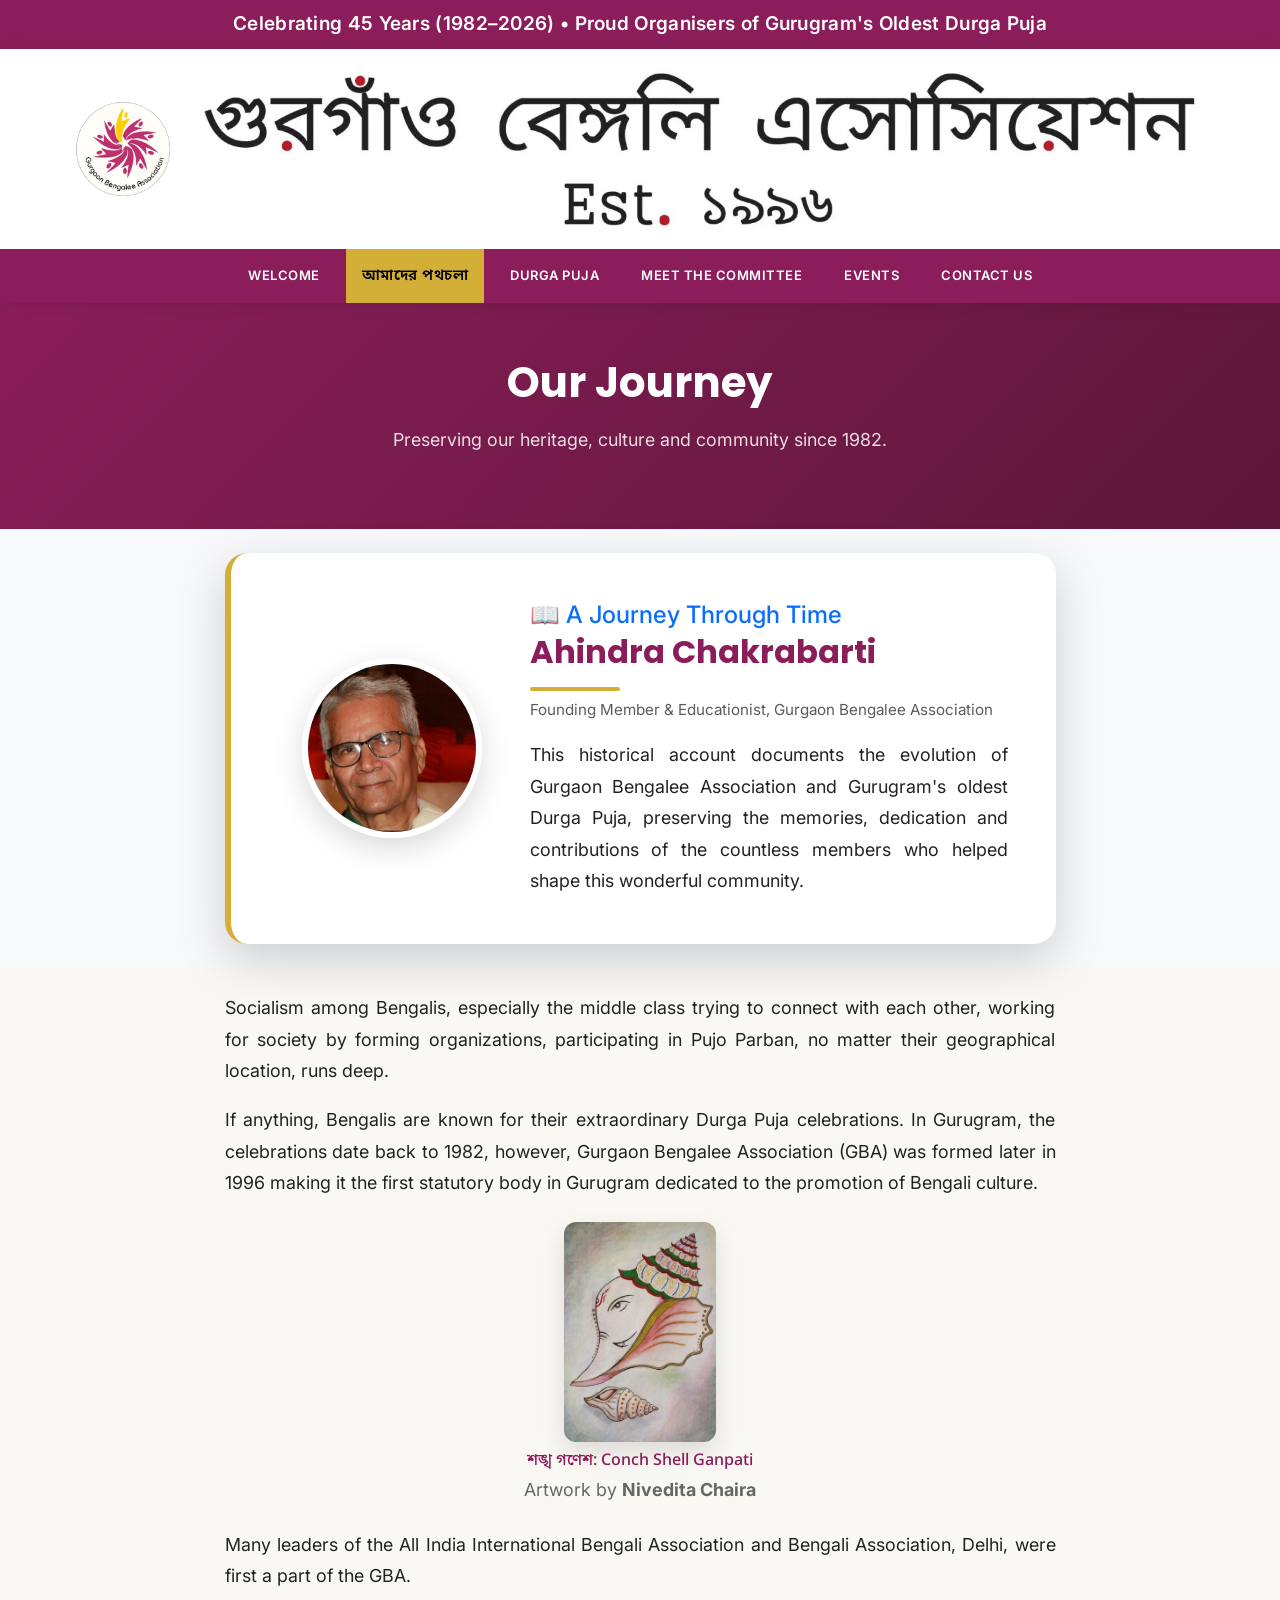
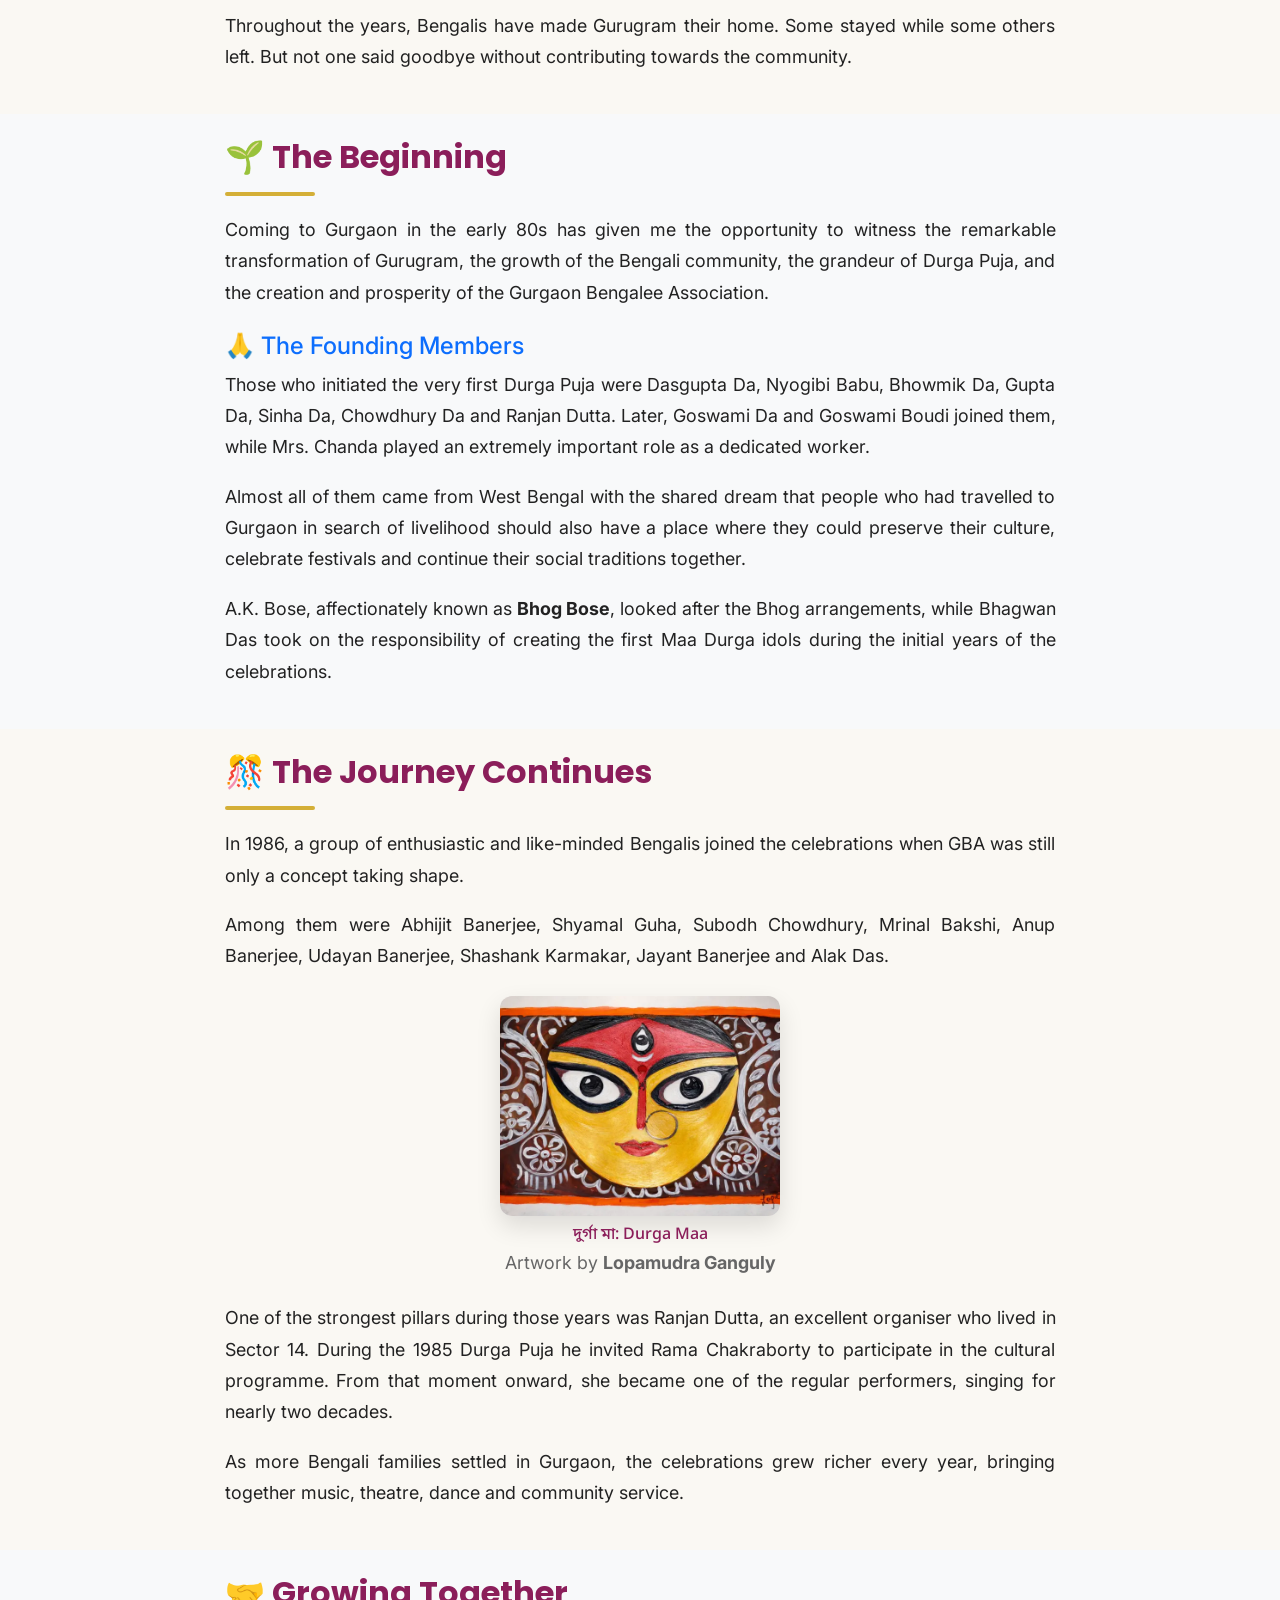
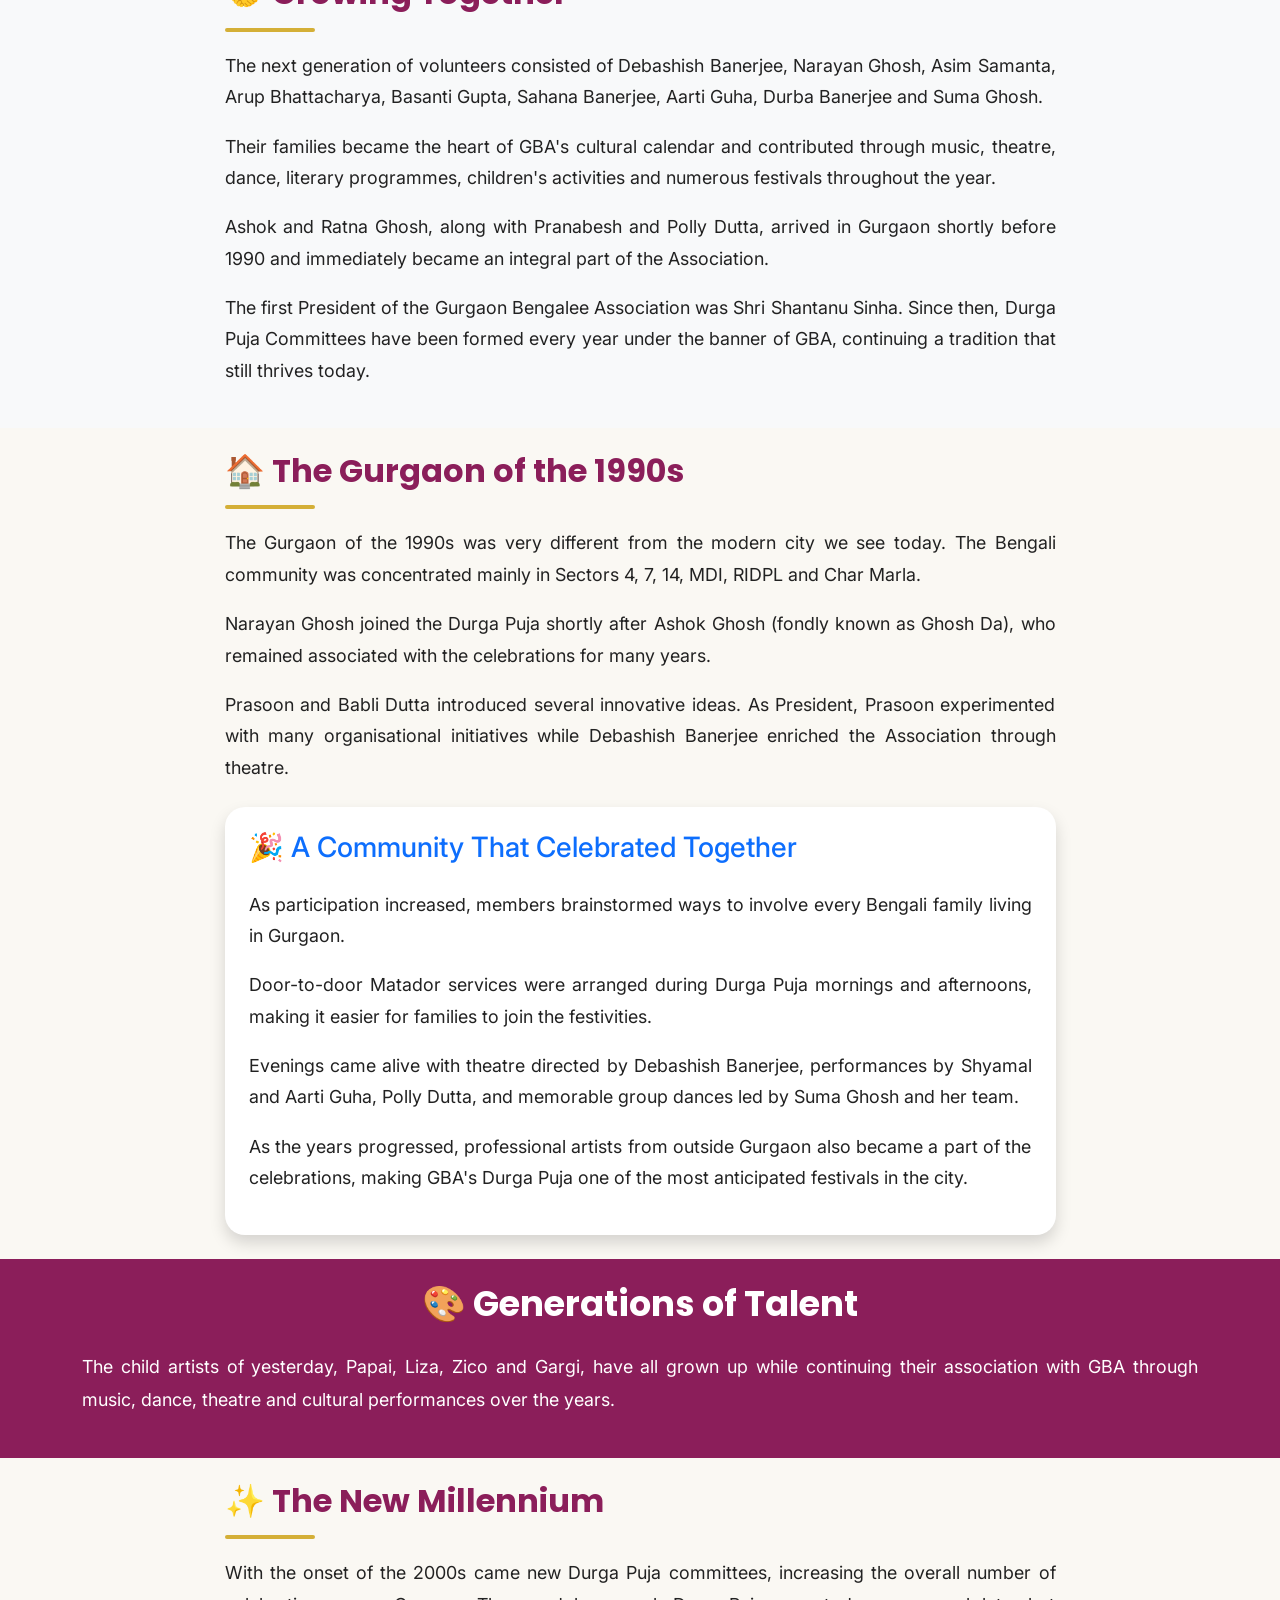
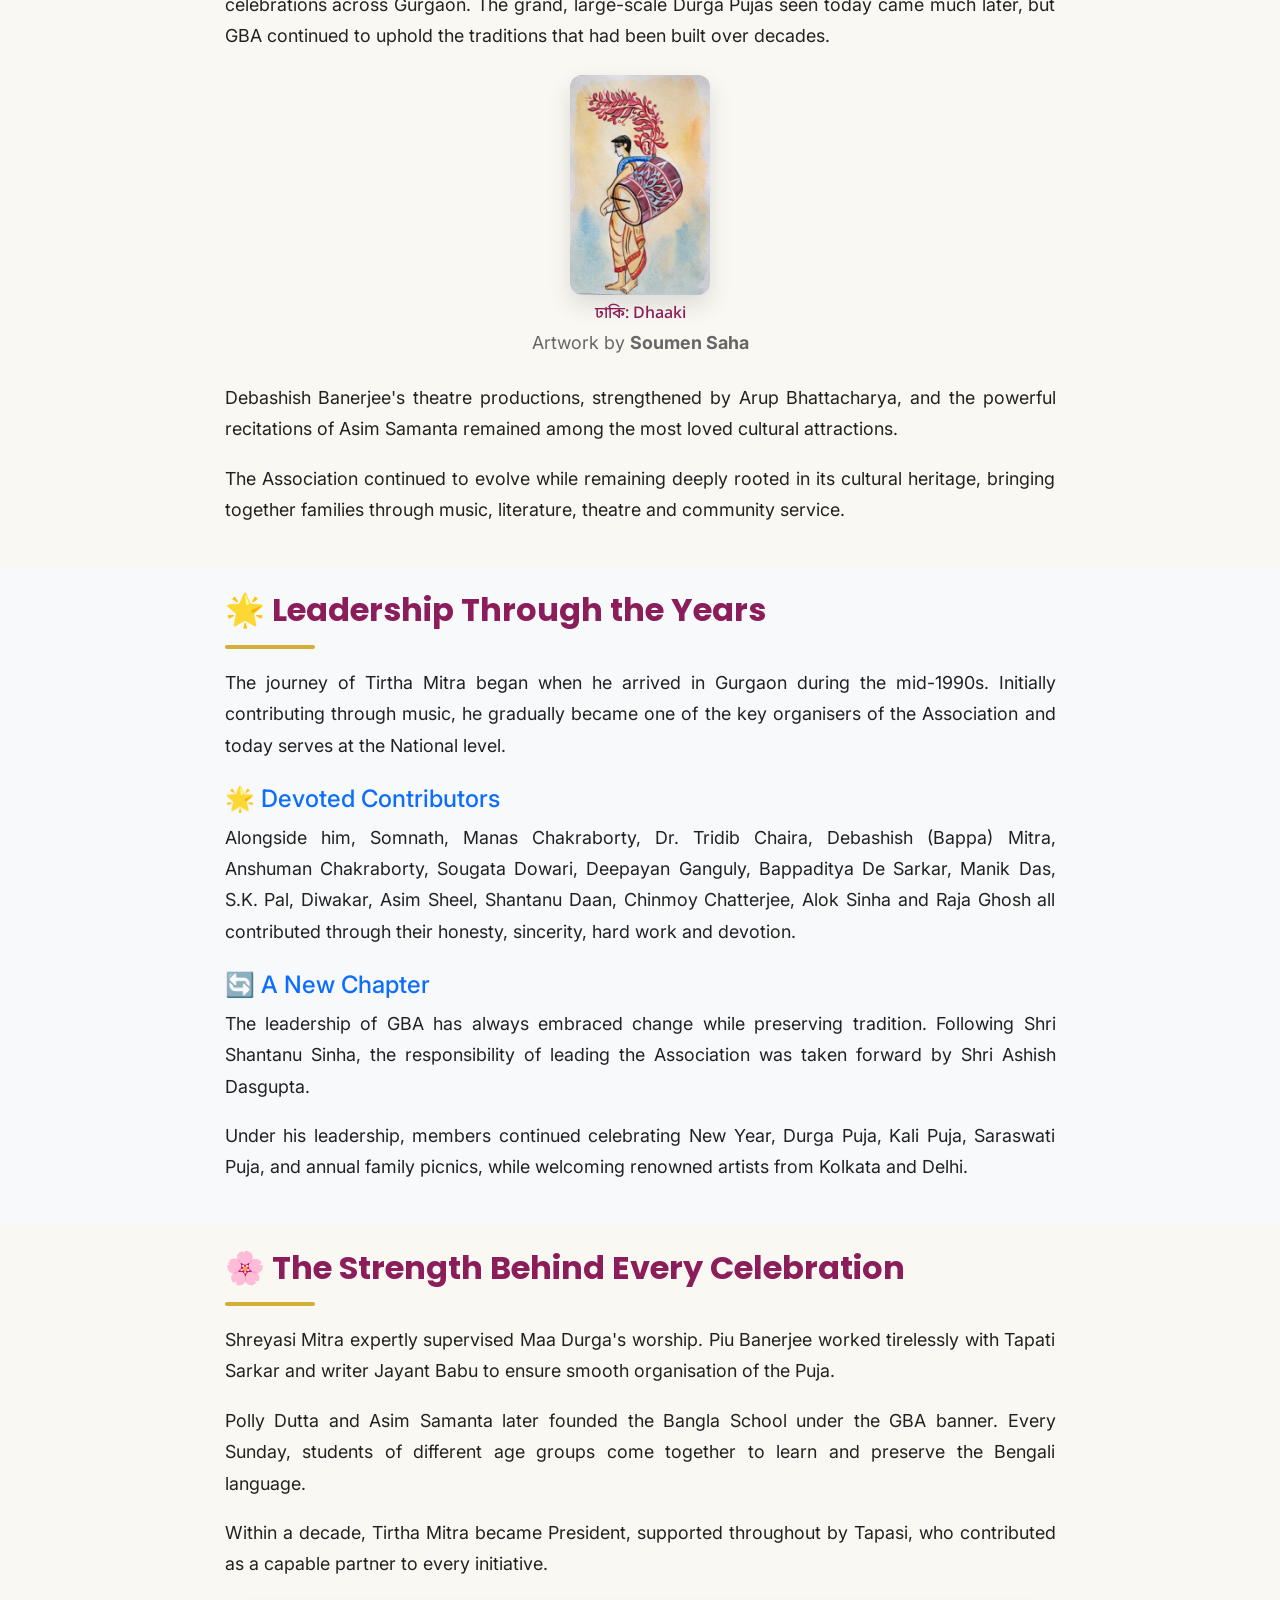
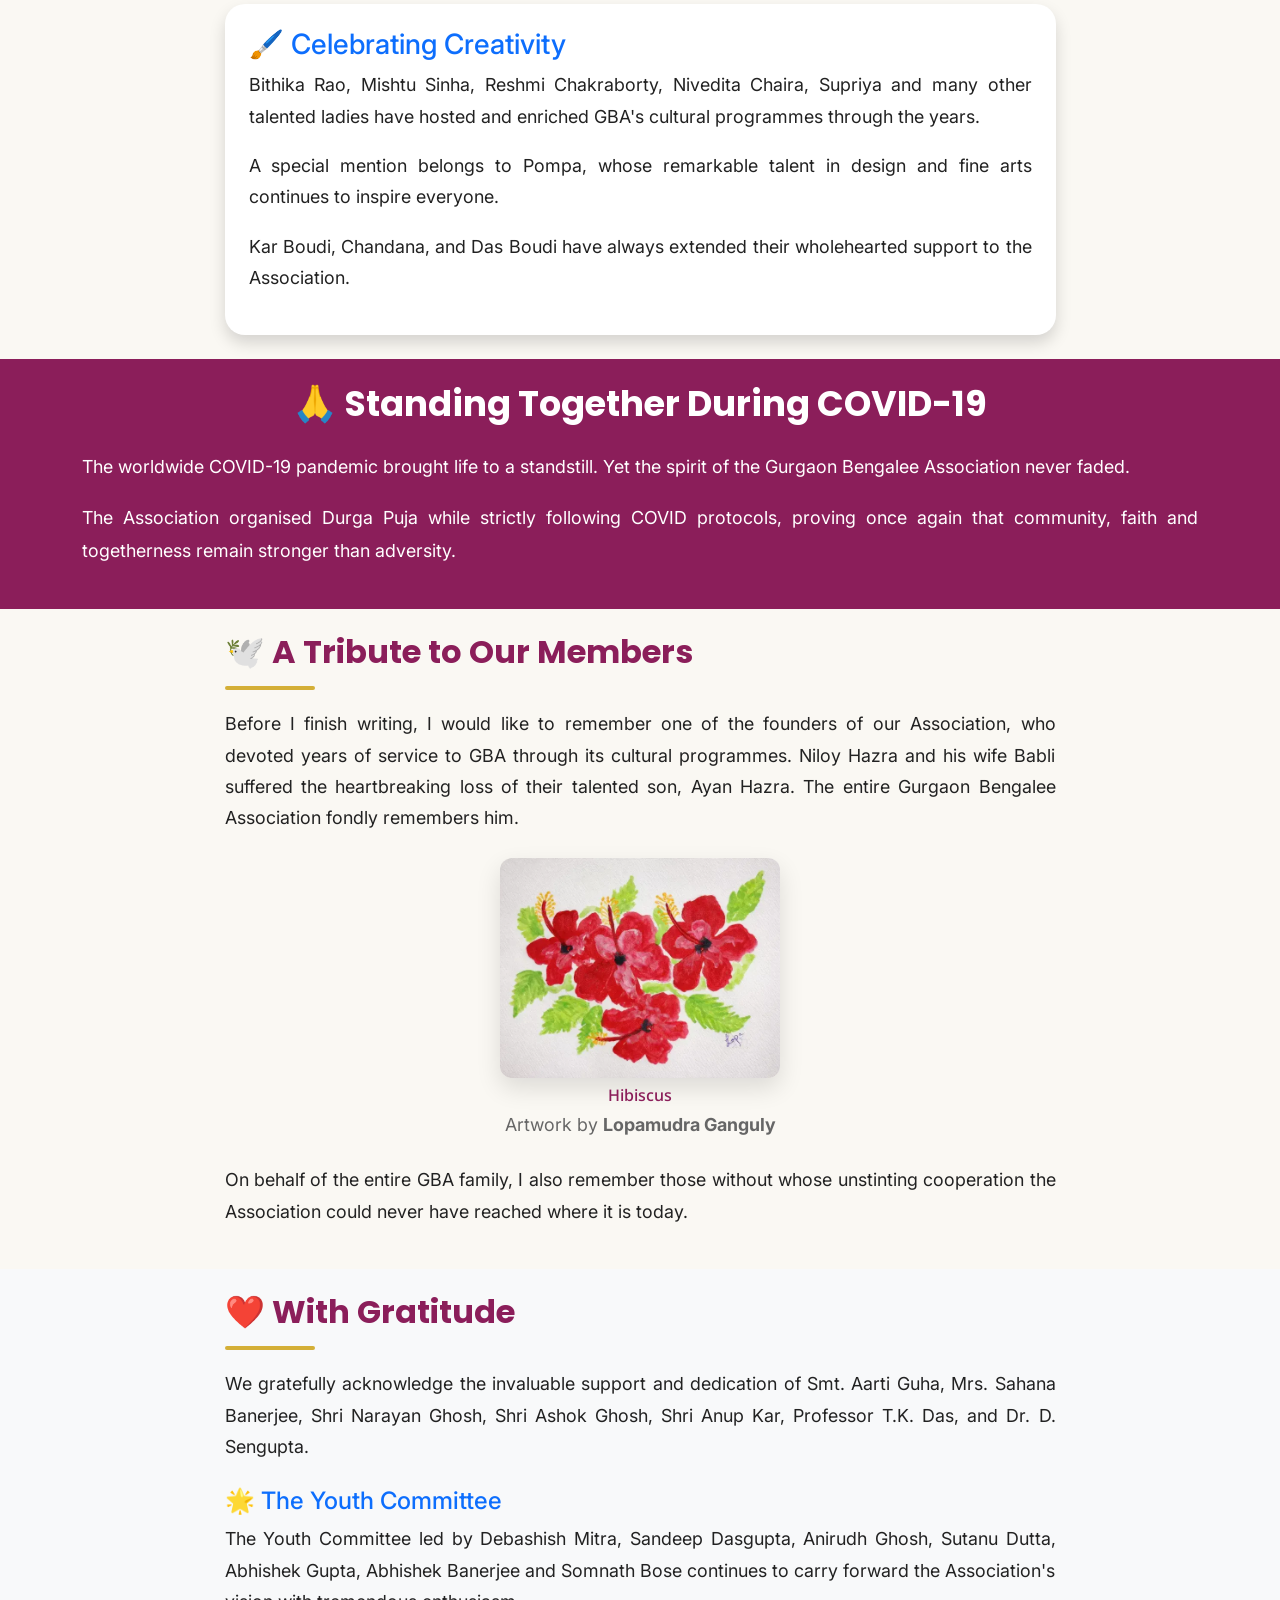
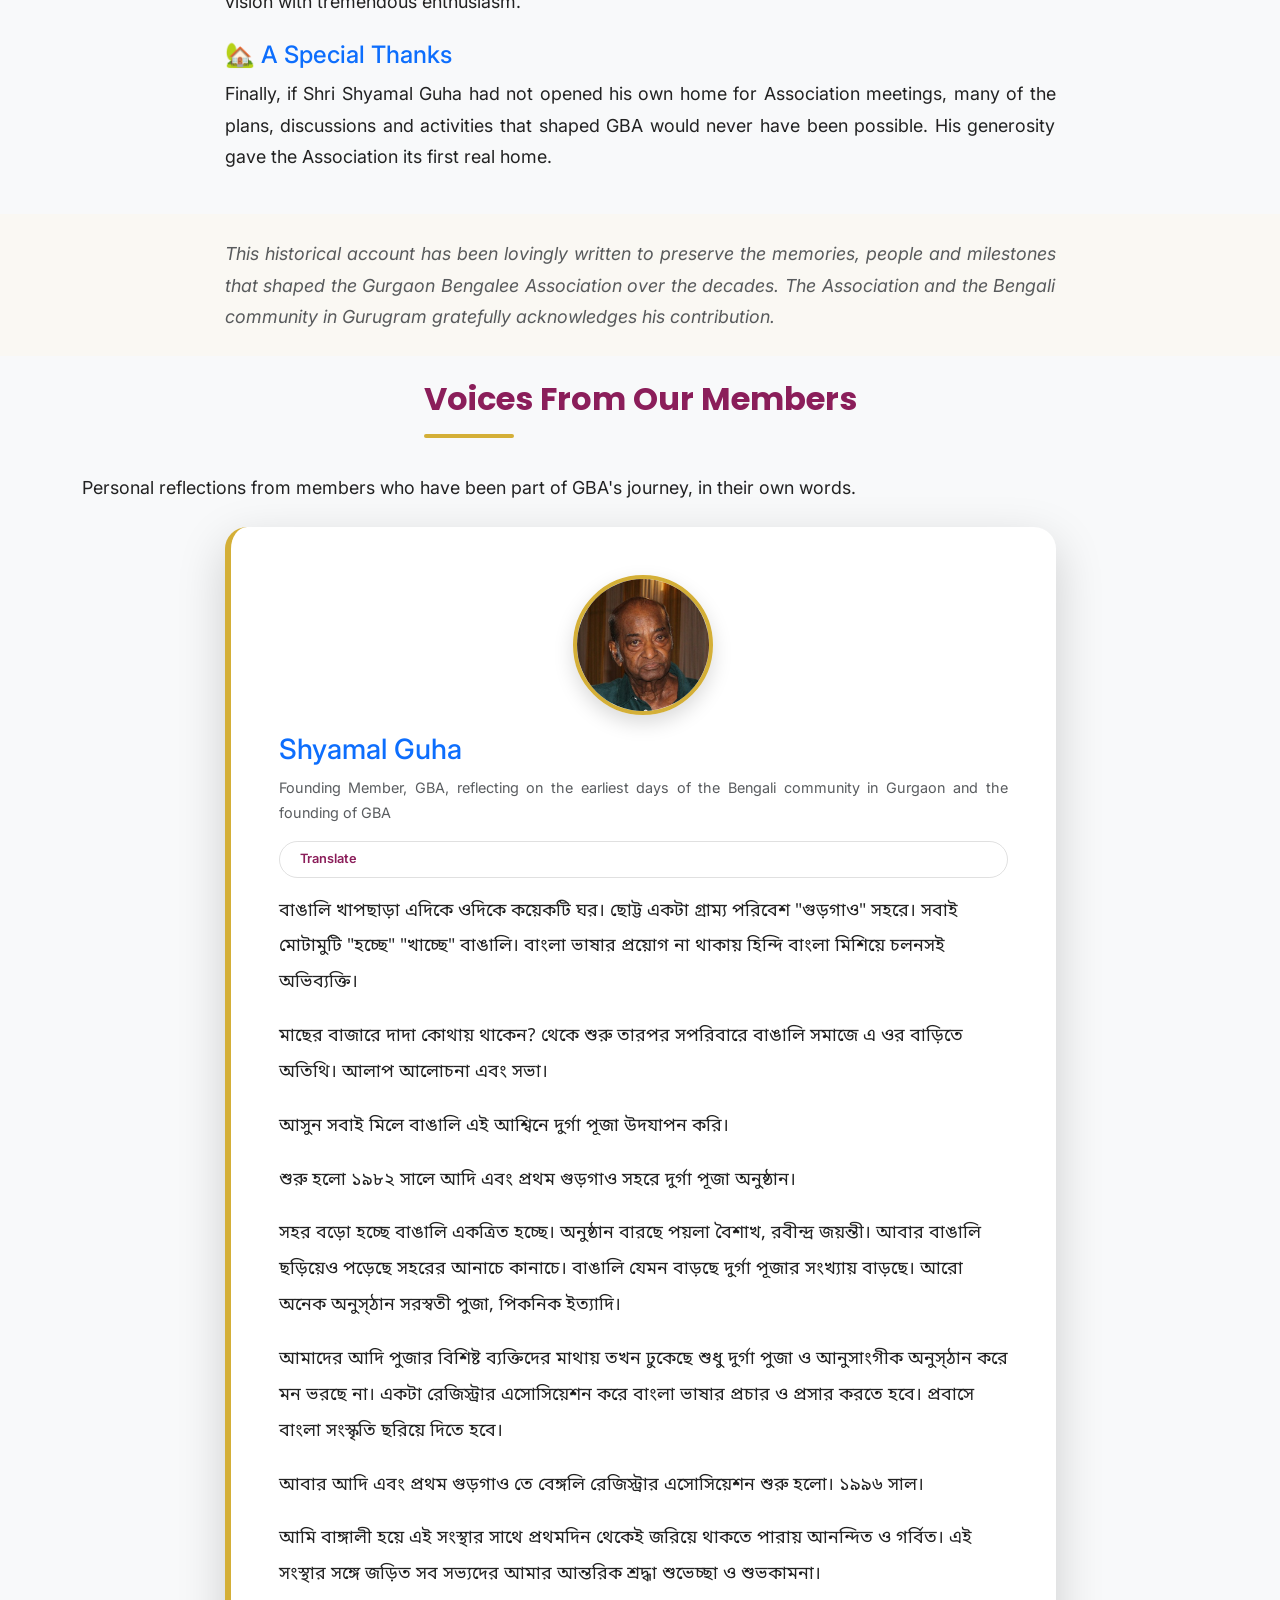
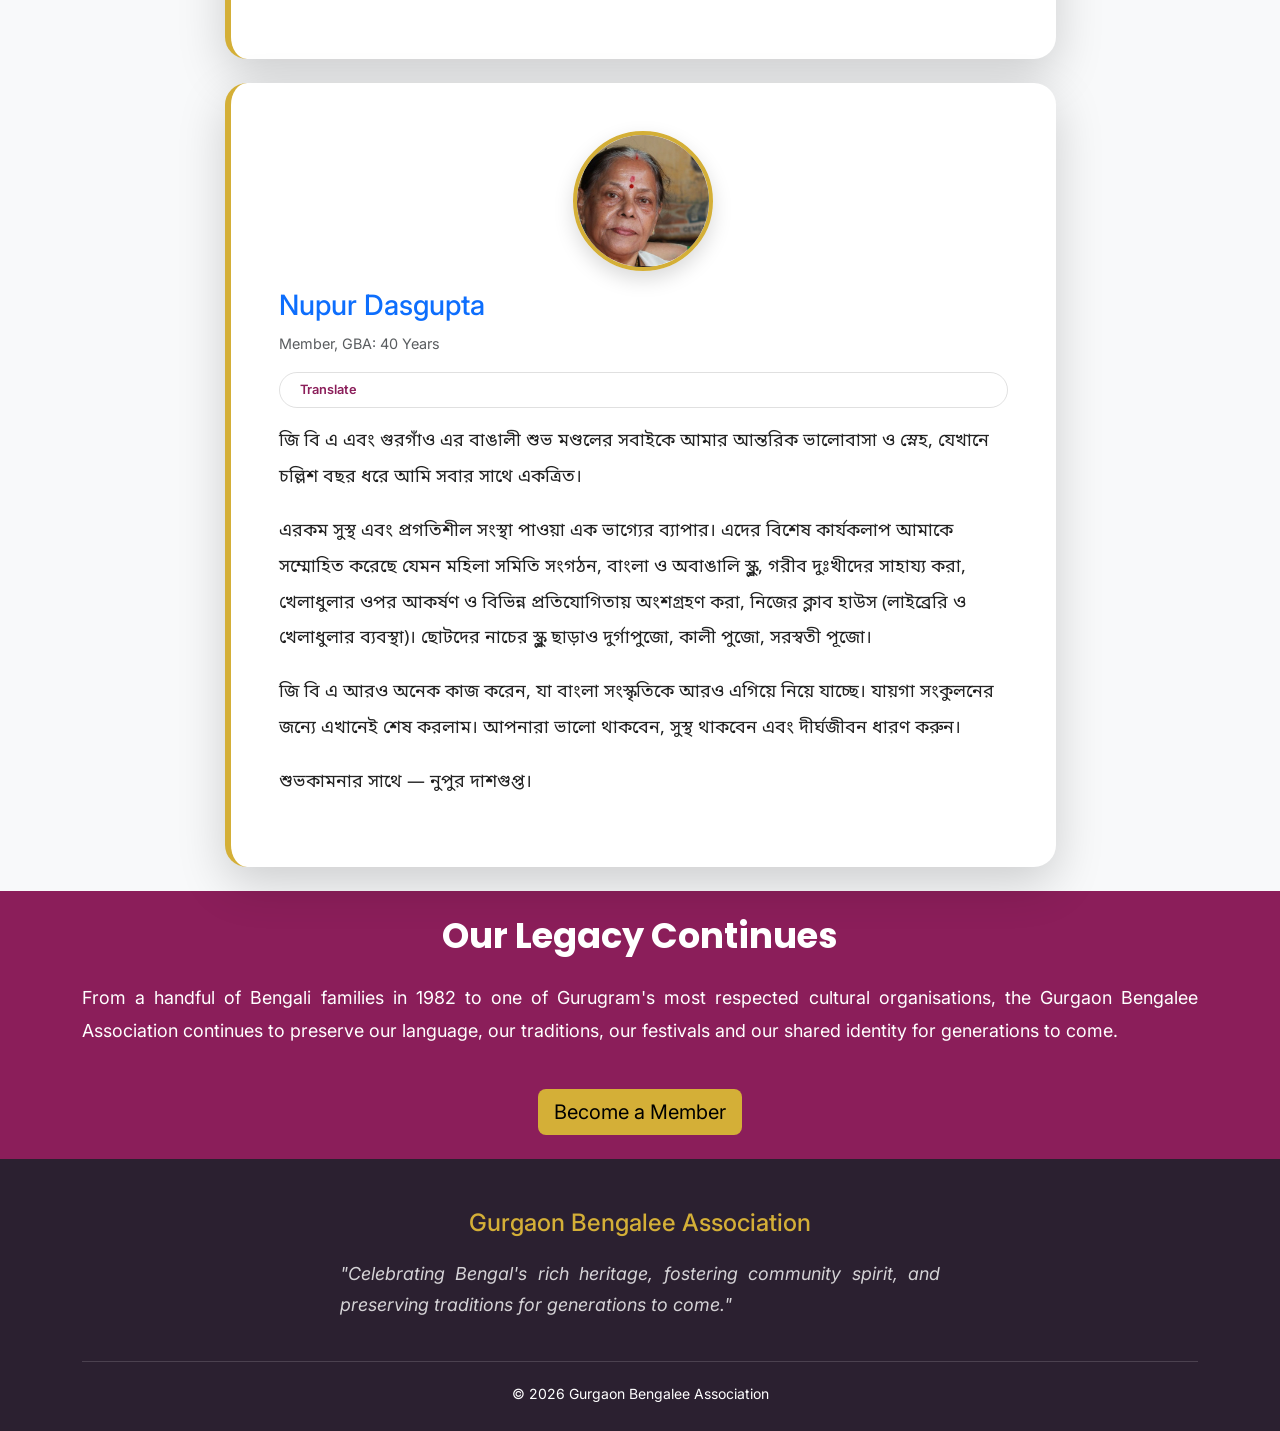
==== commit 4b1e4039: "Update about.html" ====
--- a/about.html
+++ b/about.html
@@ -256,7 +256,7 @@
 
 Coming to Gurgaon in the early 80s has given me the
 opportunity to witness the remarkable transformation
-of Gurugram—the growth of the Bengali community,
+of Gurugram, the growth of the Bengali community,
 the grandeur of Durga Puja, and the creation and
 prosperity of the Gurgaon Bengalee Association.
 
@@ -578,9 +578,9 @@
 
 <p>
 
-The child artists of yesterday—
-
-Papai, Liza, Zico and Gargi—
+The child artists of yesterday,
+
+Papai, Liza, Zico and Gargi,
 
 have all grown up while continuing
 their association with GBA through
@@ -1140,12 +1140,16 @@
 
 </h3>
 
-<p class="text-muted mb-4" style="font-size:.9rem;">
+<p class="text-muted mb-3" style="font-size:.9rem;">
 
 Founding Member, GBA, reflecting on the earliest days of the Bengali community in Gurgaon and the founding of GBA
 
 </p>
 
+<button type="button" class="translate-link js-translate mb-3" data-source="reflection-shyamal">
+<i class="bi bi-translate"></i> Translate
+</button>
+
 <div class="bengali-reflection" id="reflection-shyamal">
 
 <p>বাঙালি খাপছাড়া এদিকে ওদিকে কয়েকটি ঘর। ছোট্ট একটা গ্রাম্য পরিবেশ "গুড়গাও" সহরে। সবাই মোটামুটি "হচ্ছে" "খাচ্ছে" বাঙালি। বাংলা ভাষার প্রয়োগ না থাকায় হিন্দি বাংলা মিশিয়ে চলনসই অভিব্যক্তি।</p>
@@ -1165,10 +1169,6 @@
 <p>আমি বাঙ্গালী হয়ে এই সংস্থার সাথে প্রথমদিন থেকেই জরিয়ে থাকতে পারায় আনন্দিত ও গর্বিত। এই সংস্থার সঙ্গে জড়িত সব সভ্যদের আমার আন্তরিক শ্রদ্ধা শুভেচ্ছা ও শুভকামনা।</p>
 
 </div>
-
-<button type="button" class="translate-link js-translate mt-3" data-source="reflection-shyamal">
-<i class="bi bi-translate"></i> Translate this reflection
-</button>
 
 </div>
 
@@ -1185,12 +1185,16 @@
 
 </h3>
 
-<p class="text-muted mb-4" style="font-size:.9rem;">
+<p class="text-muted mb-3" style="font-size:.9rem;">
 
 Member, GBA: 40 Years
 
 </p>
 
+<button type="button" class="translate-link js-translate mb-3" data-source="reflection-nupur">
+<i class="bi bi-translate"></i> Translate
+</button>
+
 <div class="bengali-reflection" id="reflection-nupur">
 
 <p>জি বি এ এবং গুরগাঁও এর বাঙালী শুভ মণ্ডলের সবাইকে আমার আন্তরিক ভালোবাসা ও স্নেহ, যেখানে চল্লিশ বছর ধরে আমি সবার সাথে একত্রিত।</p>
@@ -1202,10 +1206,6 @@
 <p>শুভকামনার সাথে &mdash; নুপুর দাশগুপ্ত।</p>
 
 </div>
-
-<button type="button" class="translate-link js-translate mt-3" data-source="reflection-nupur">
-<i class="bi bi-translate"></i> Translate this reflection
-</button>
 
 </div>
 
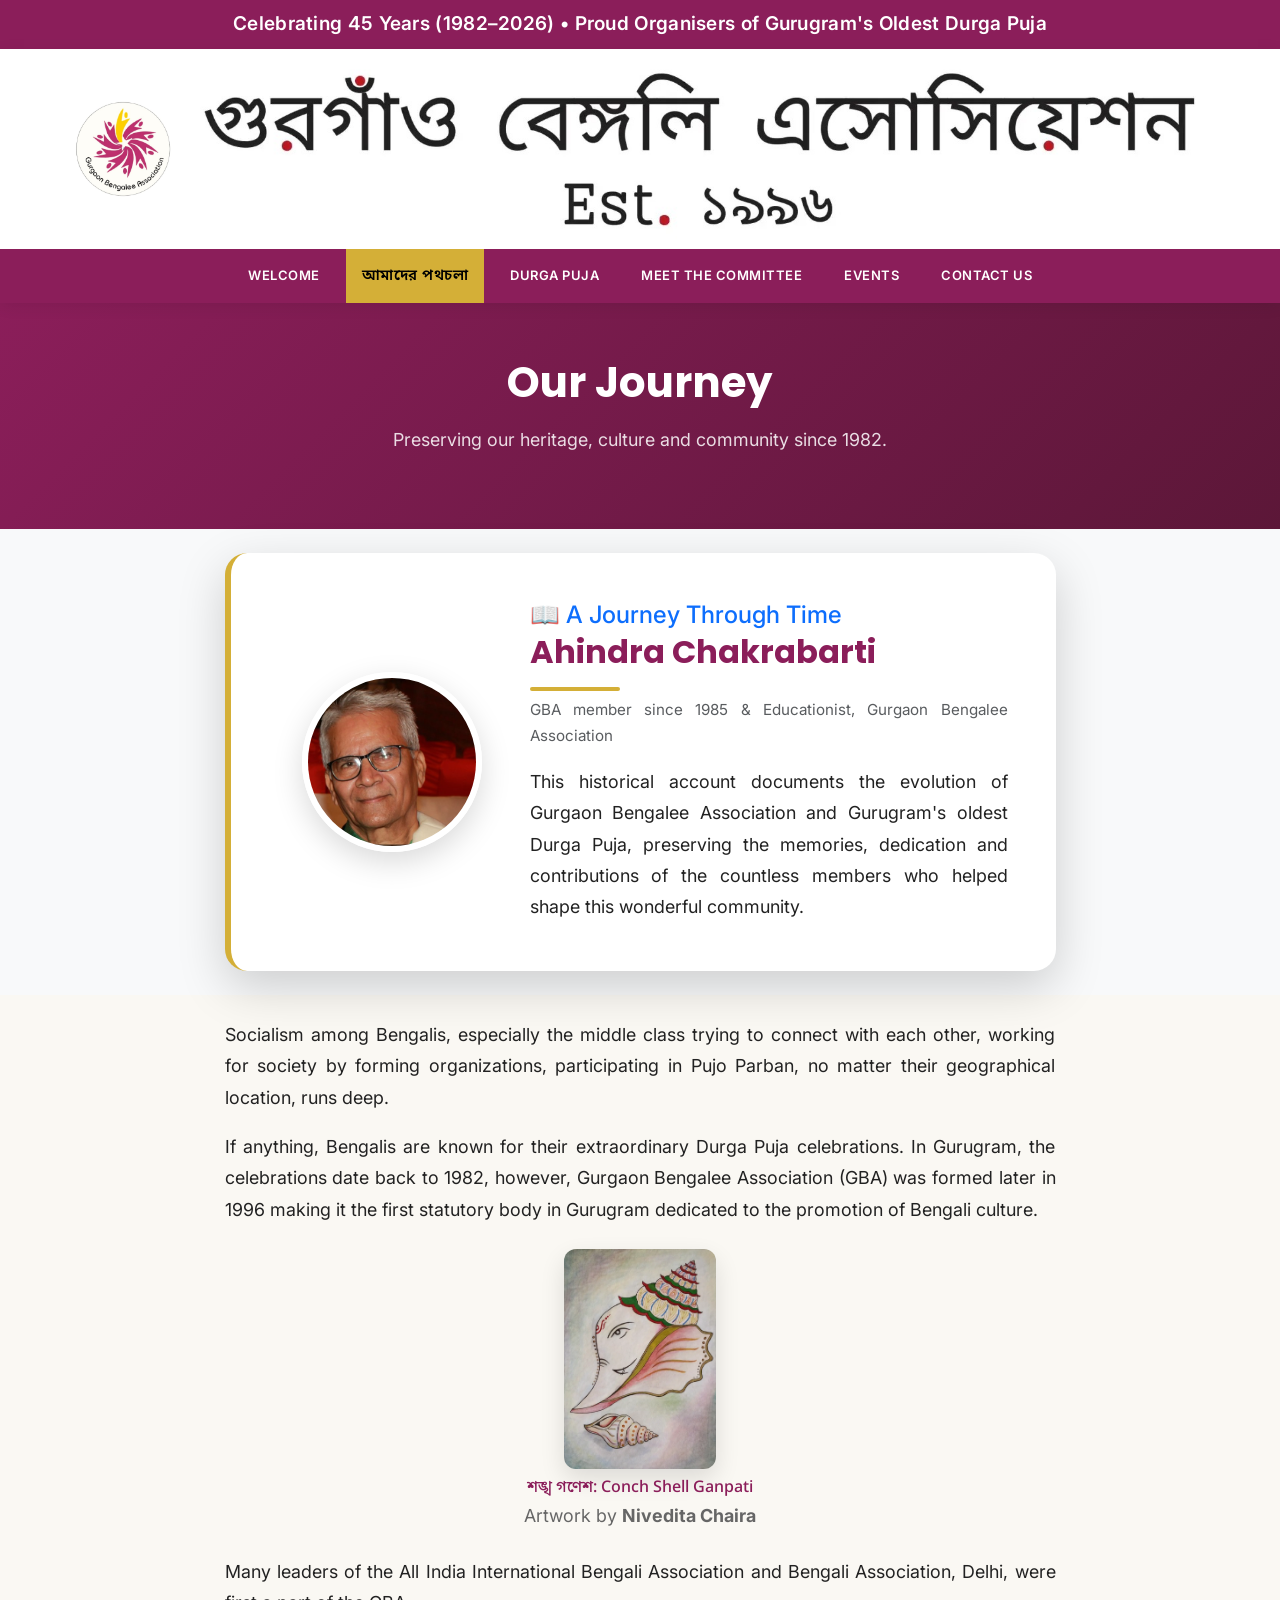
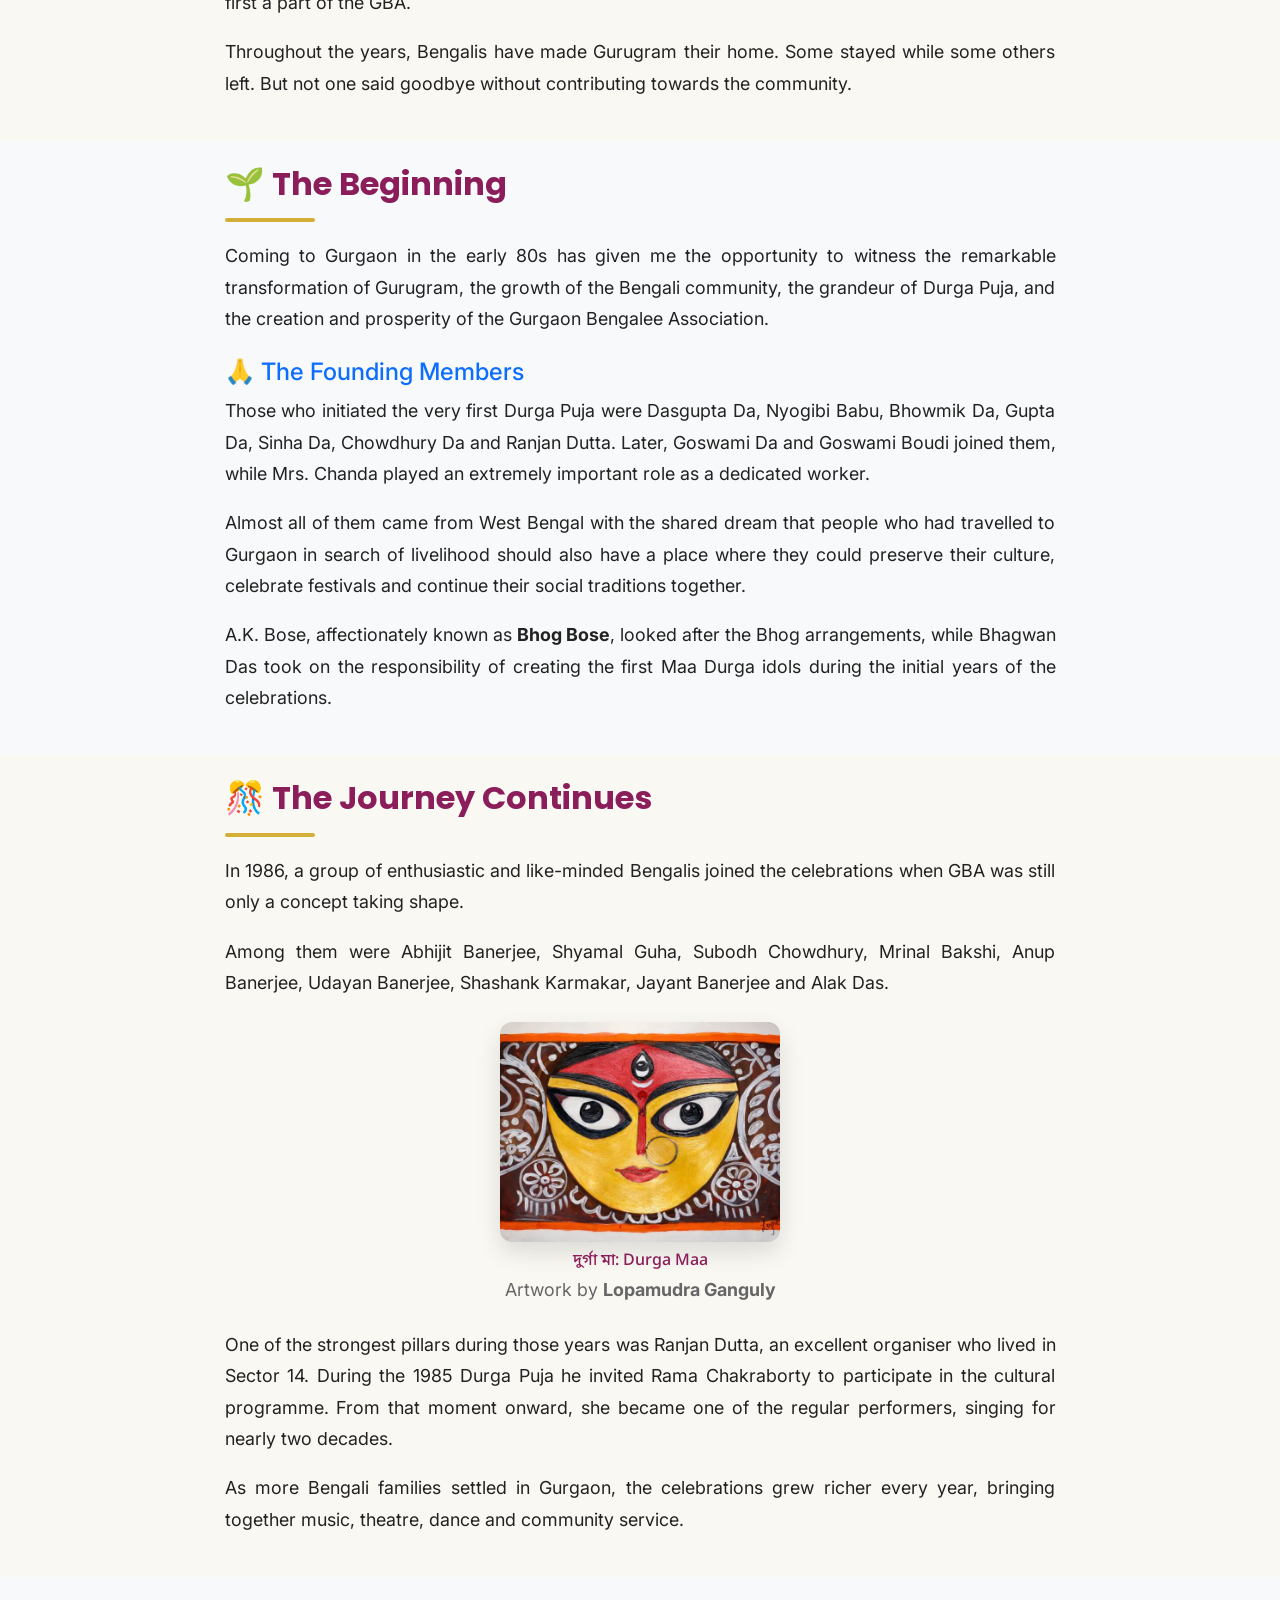
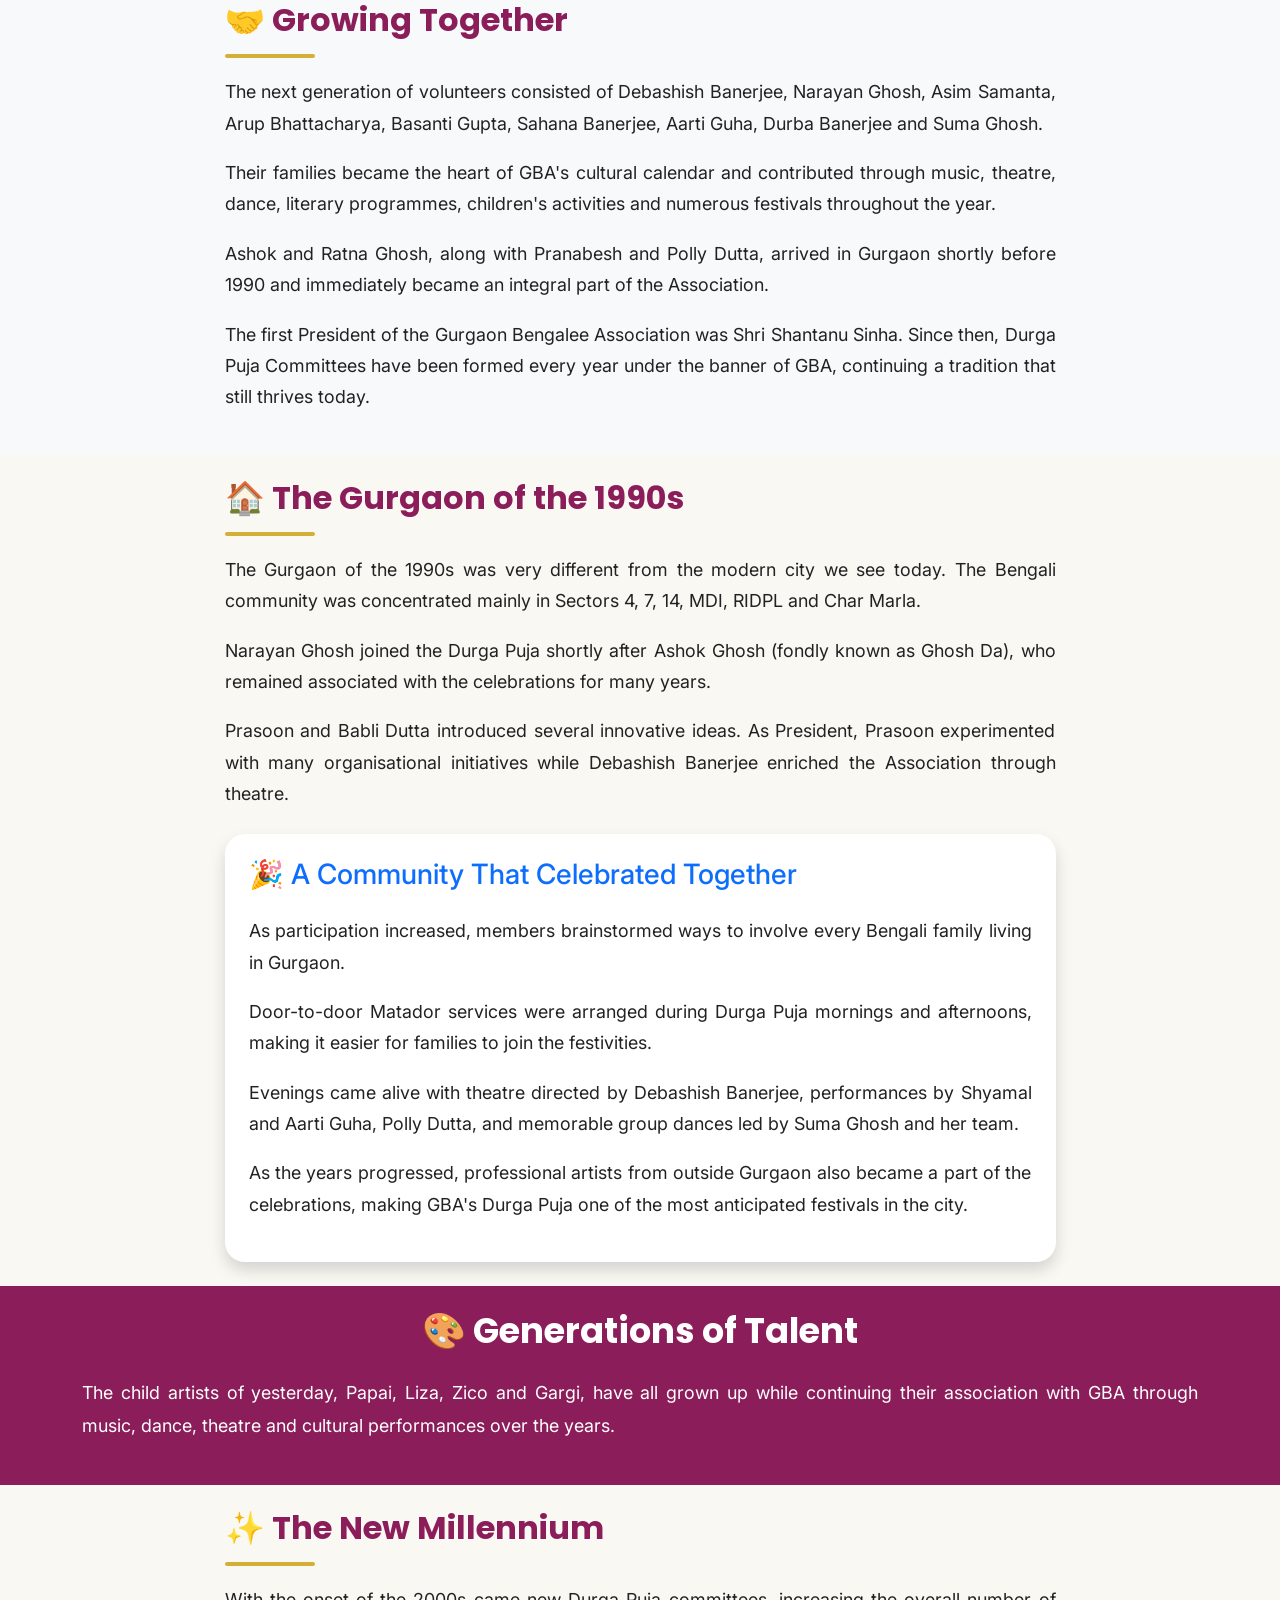
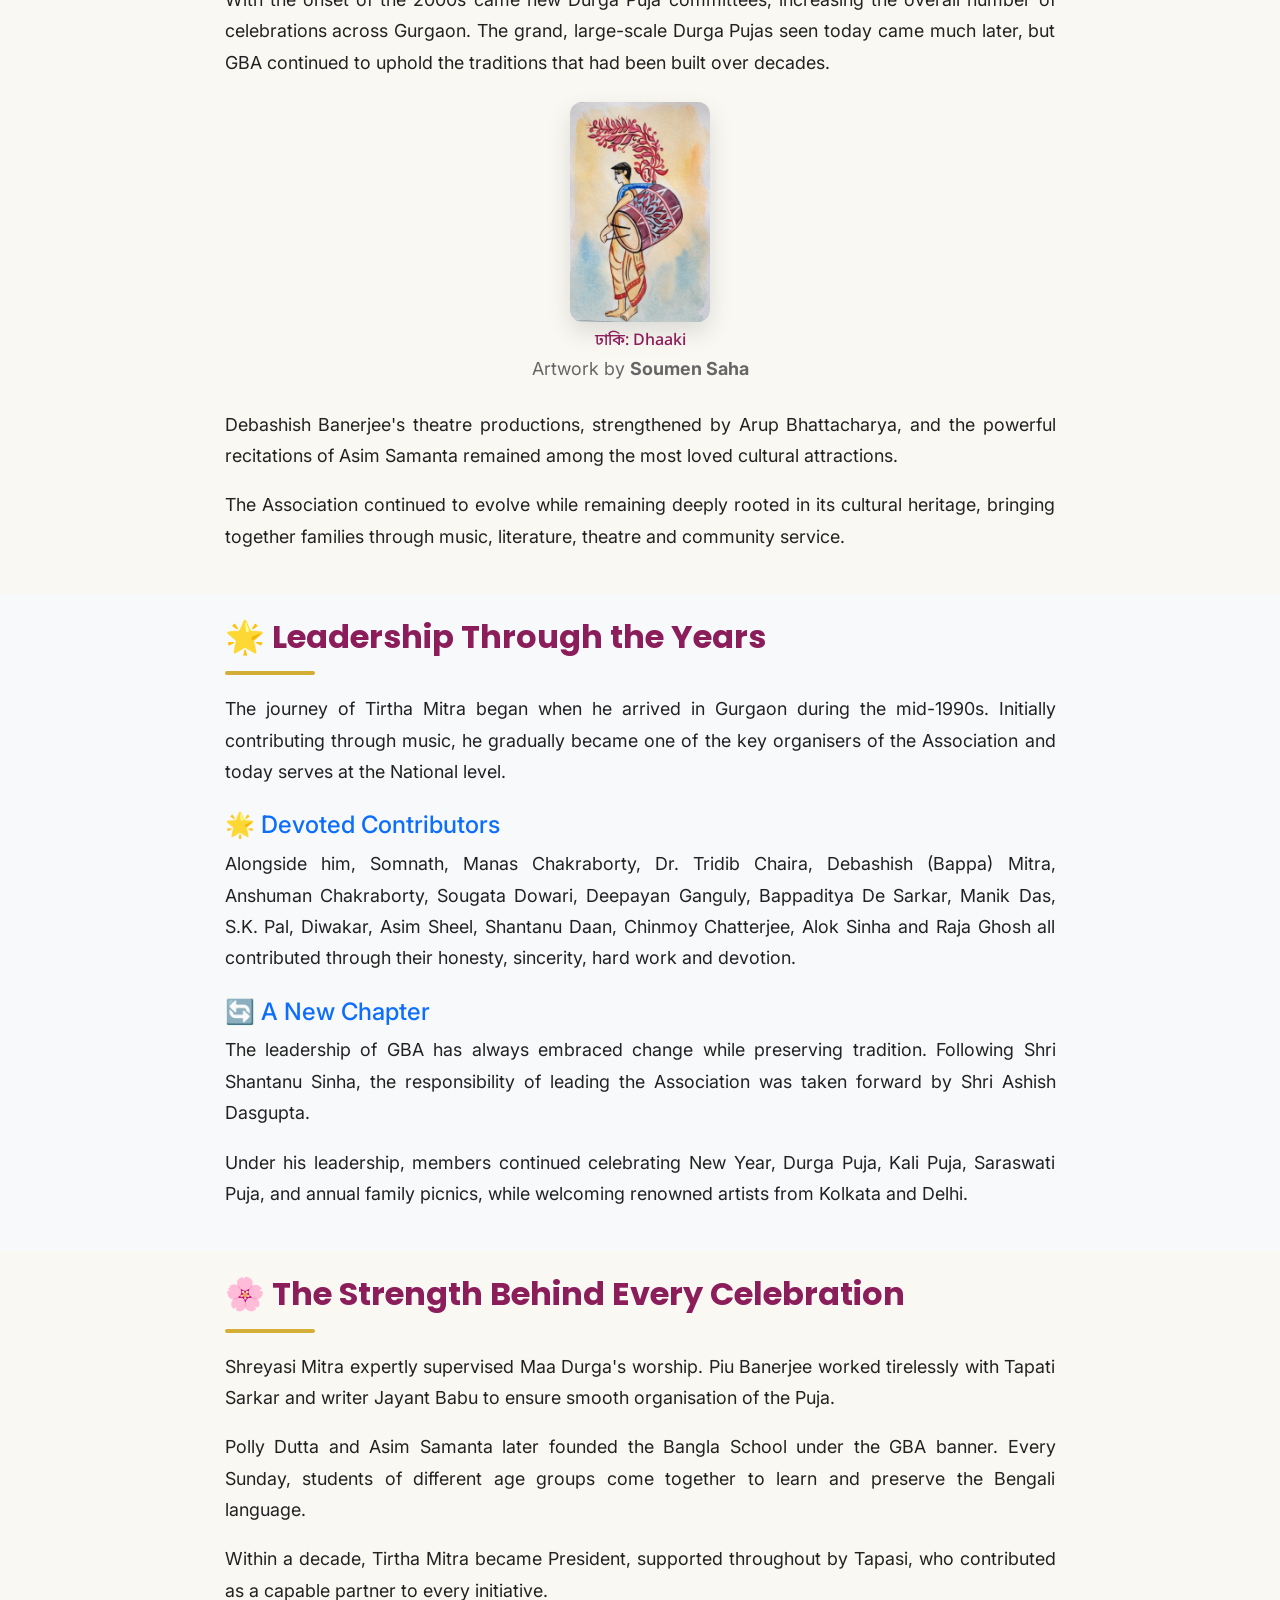
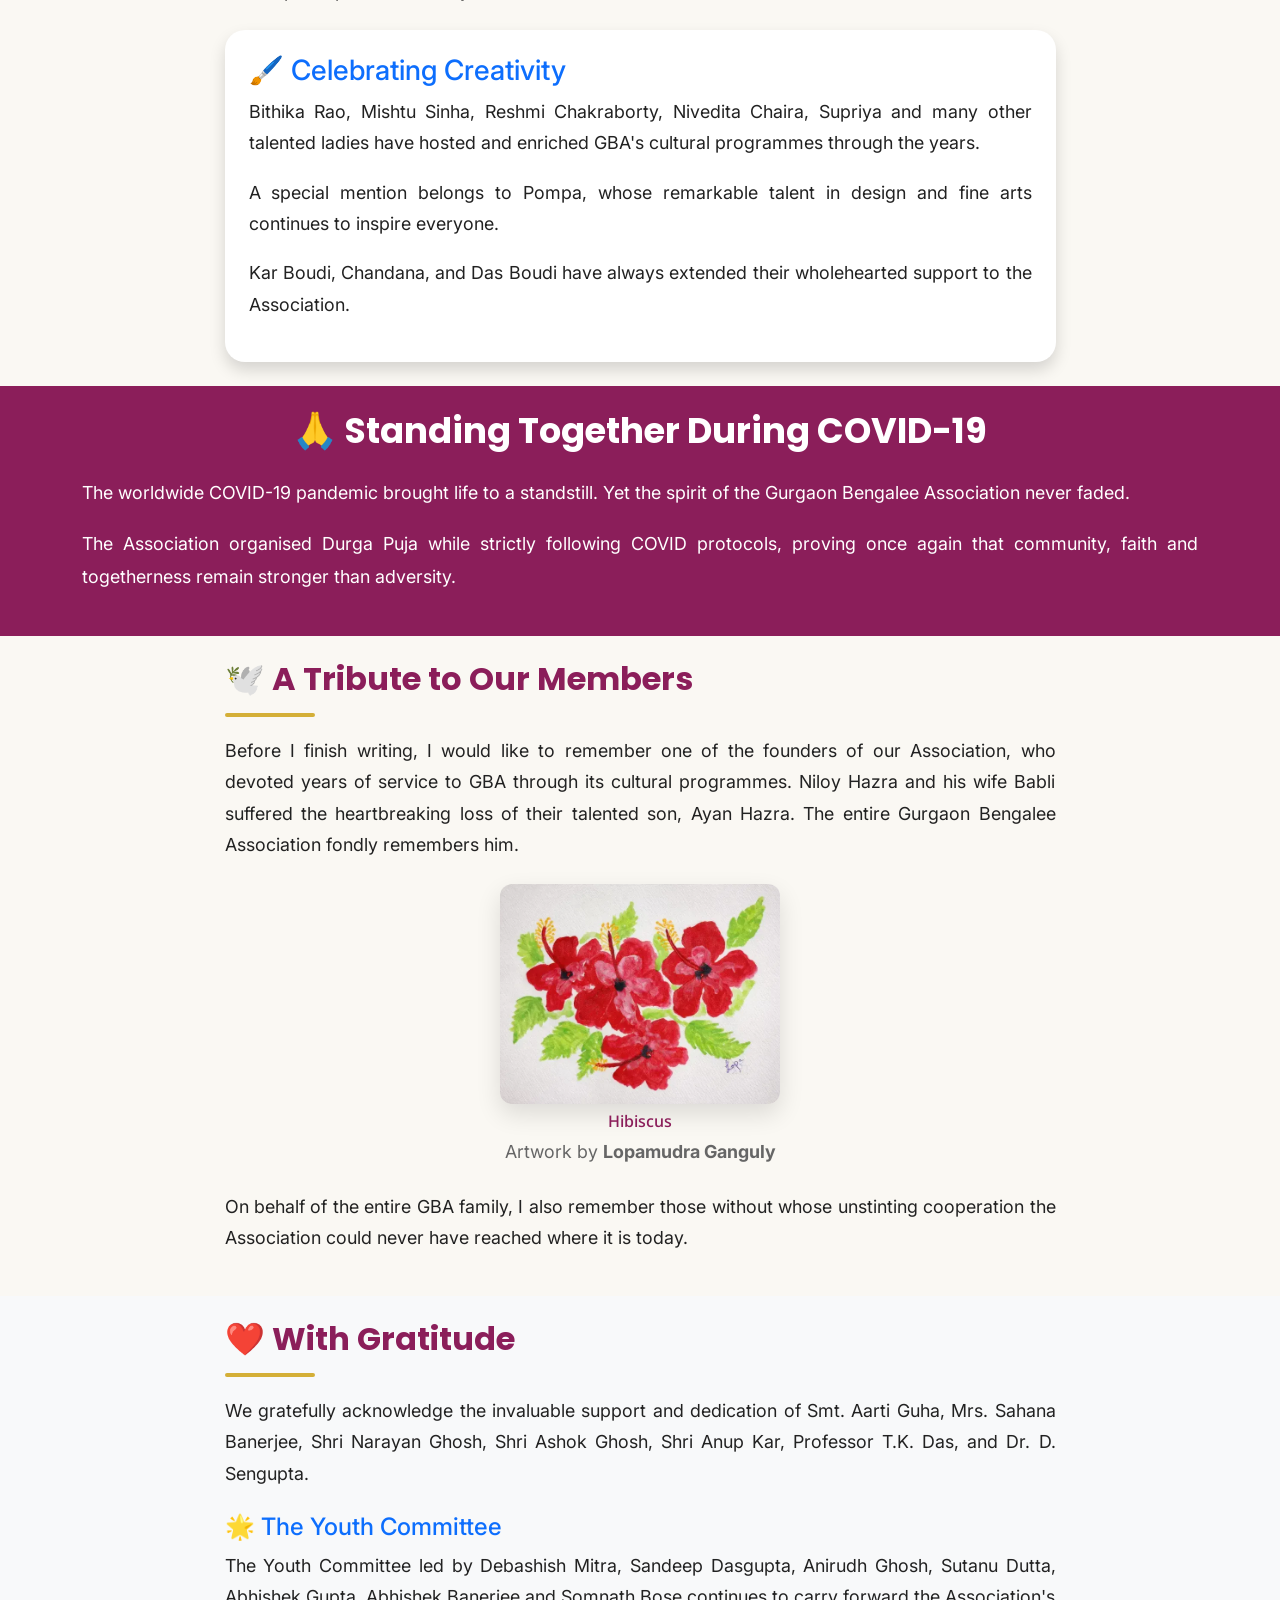
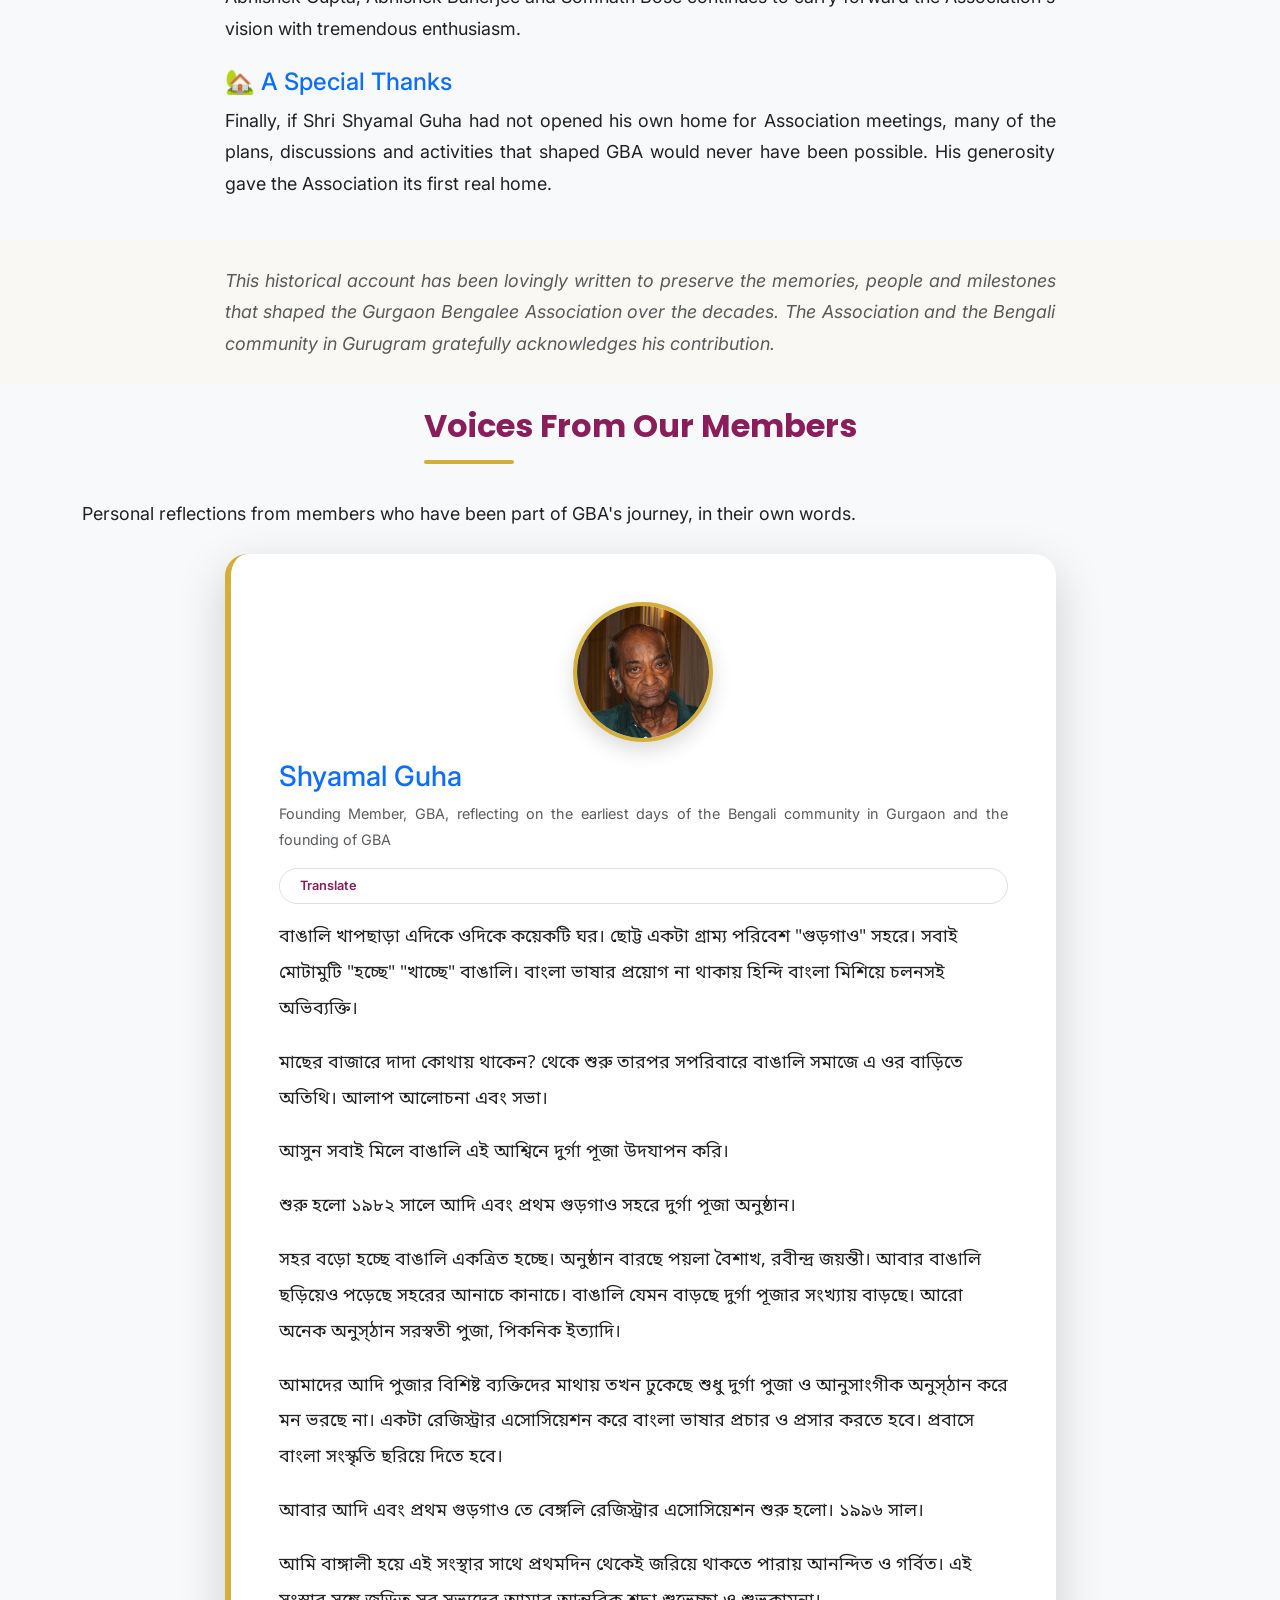
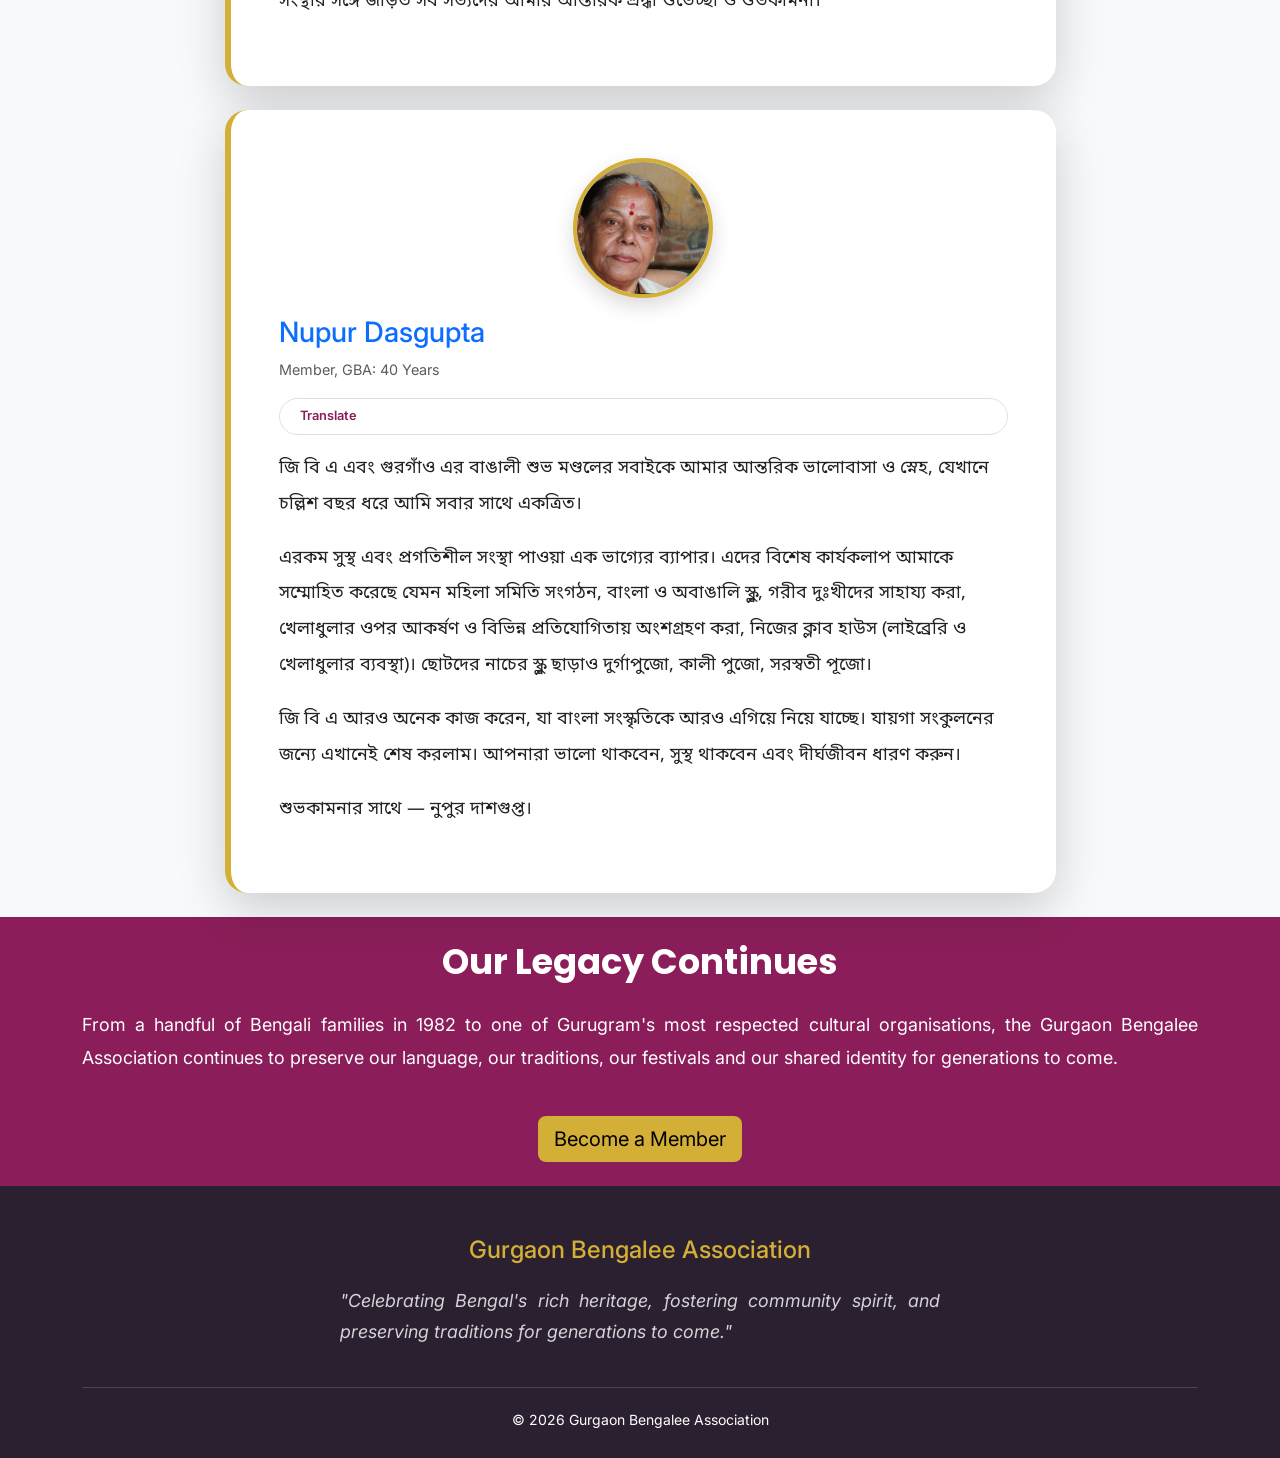
==== commit 52224503: "Update about.html" ====
--- a/about.html
+++ b/about.html
@@ -138,7 +138,7 @@
 
 <p class="text-muted mb-3" style="font-size:.95rem;">
 
-Founding Member &amp; Educationist, Gurgaon Bengalee Association
+GBA member since 1985 &amp; Educationist, Gurgaon Bengalee Association
 
 </p>
 
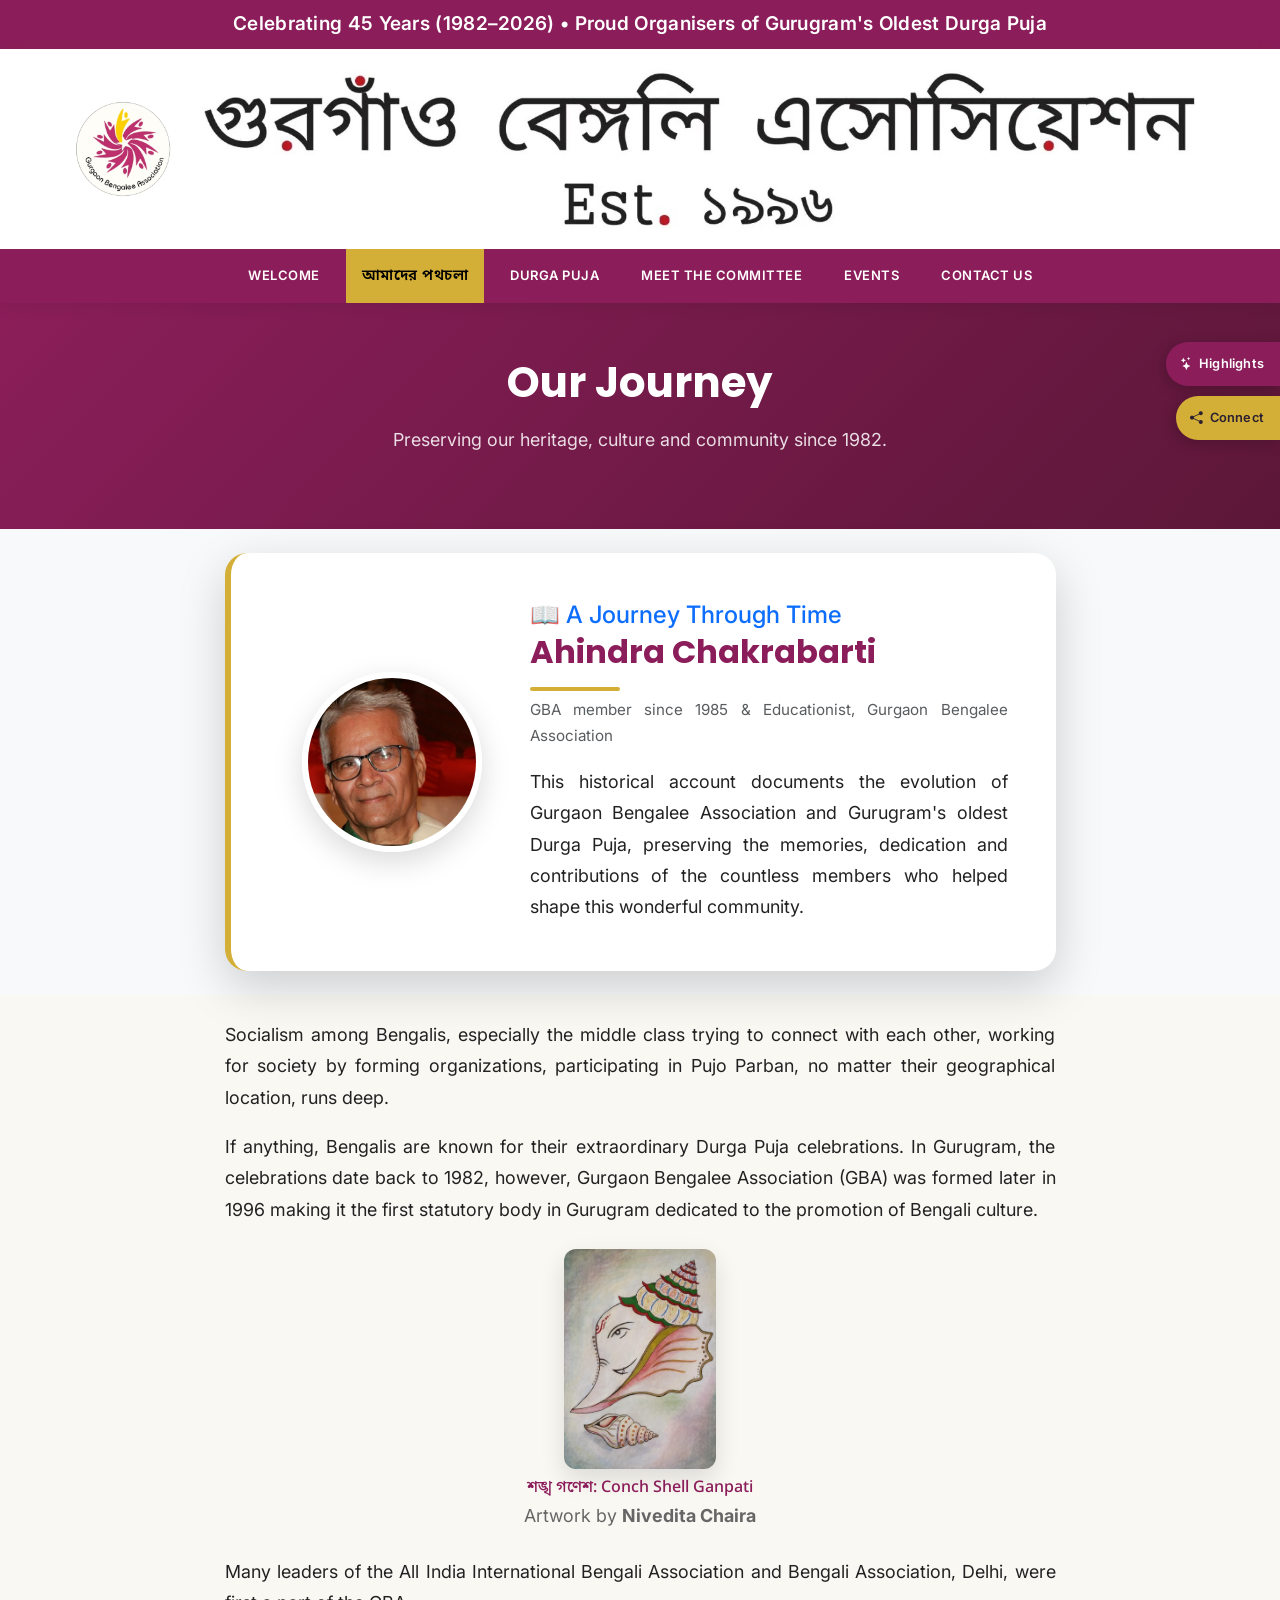
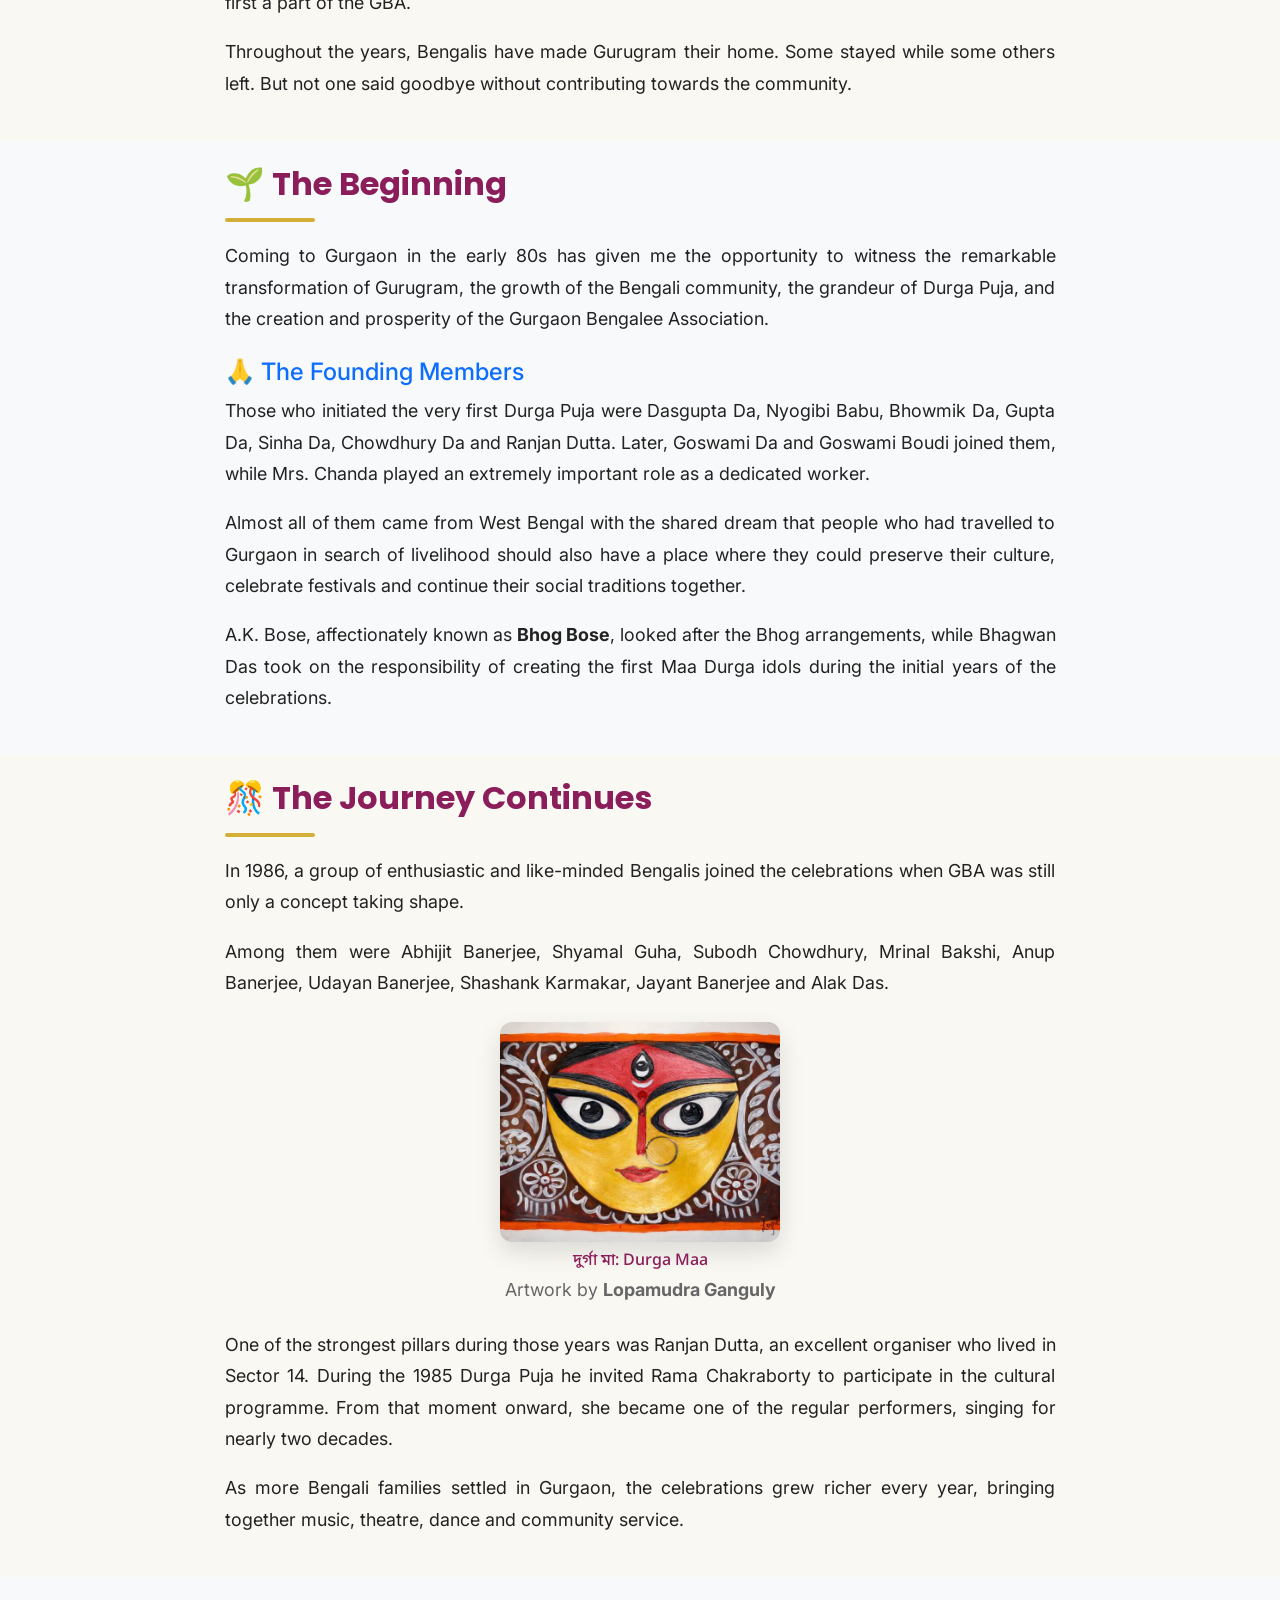
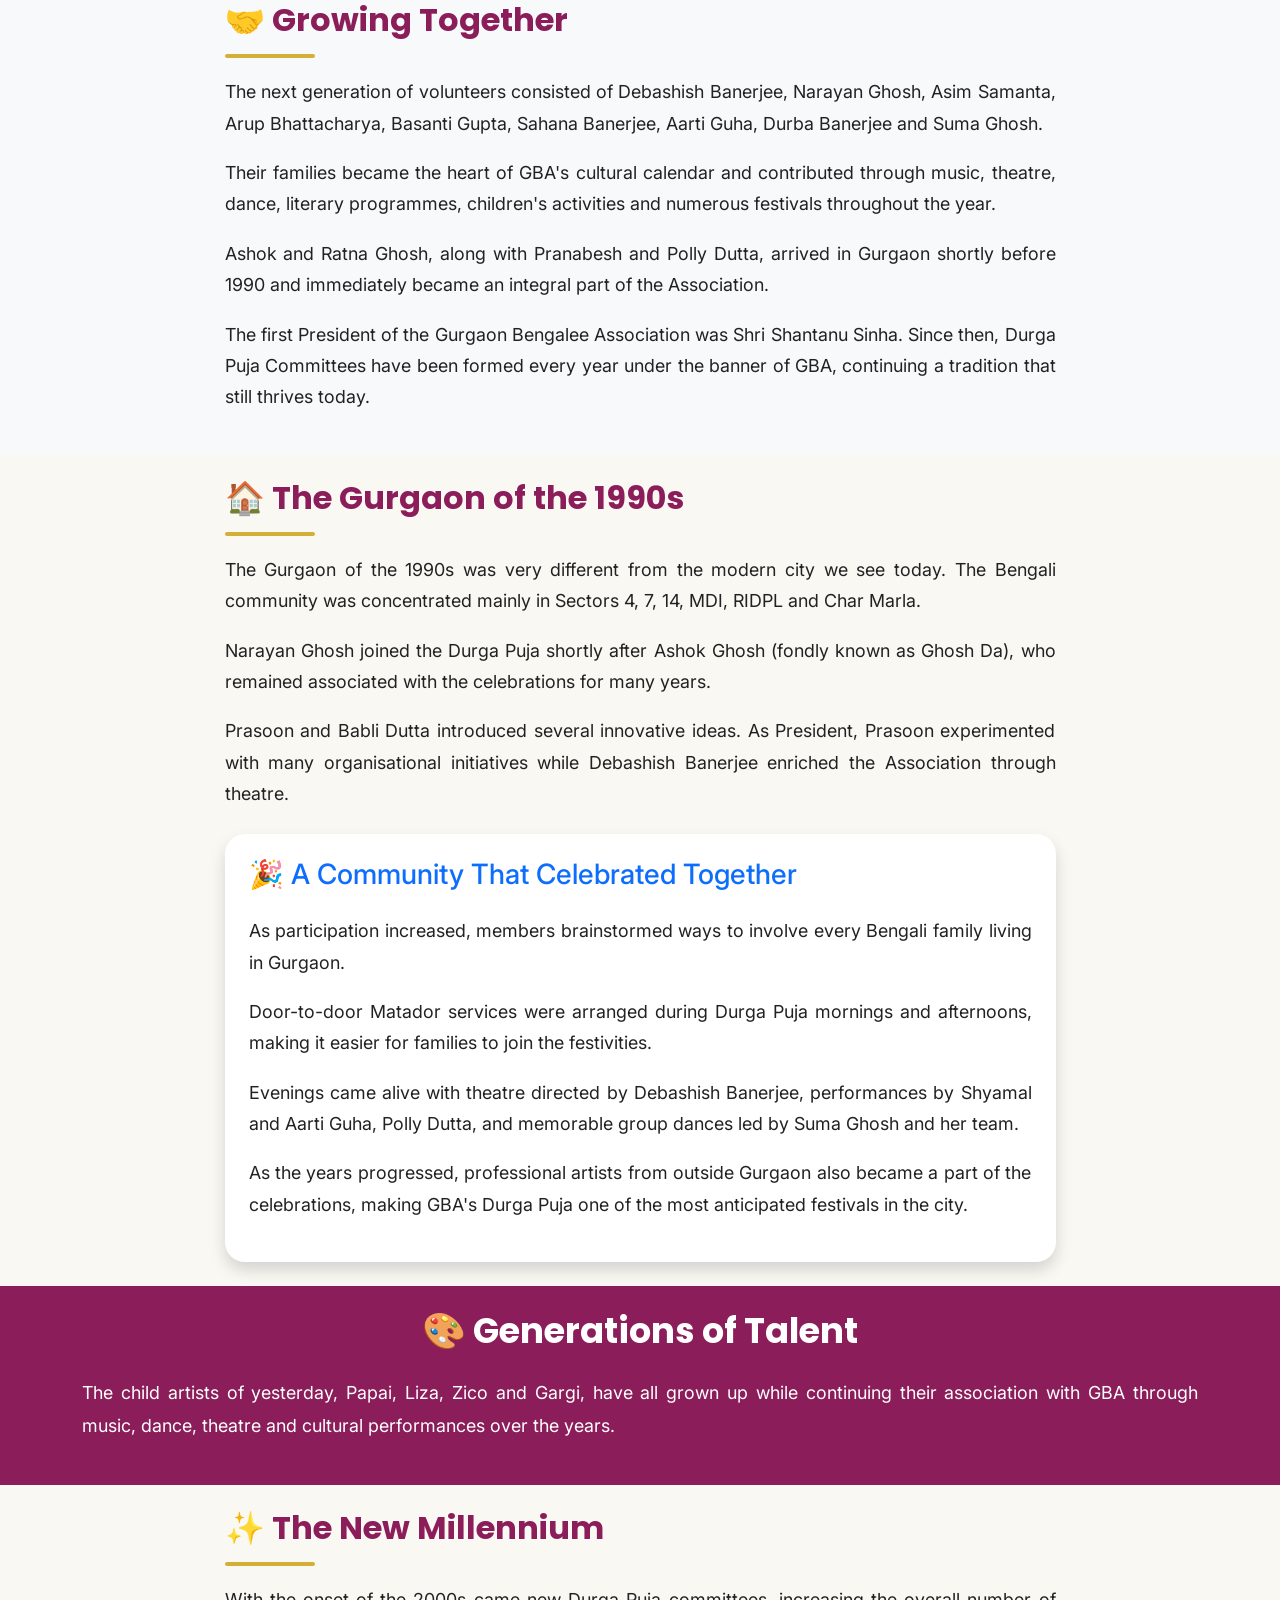
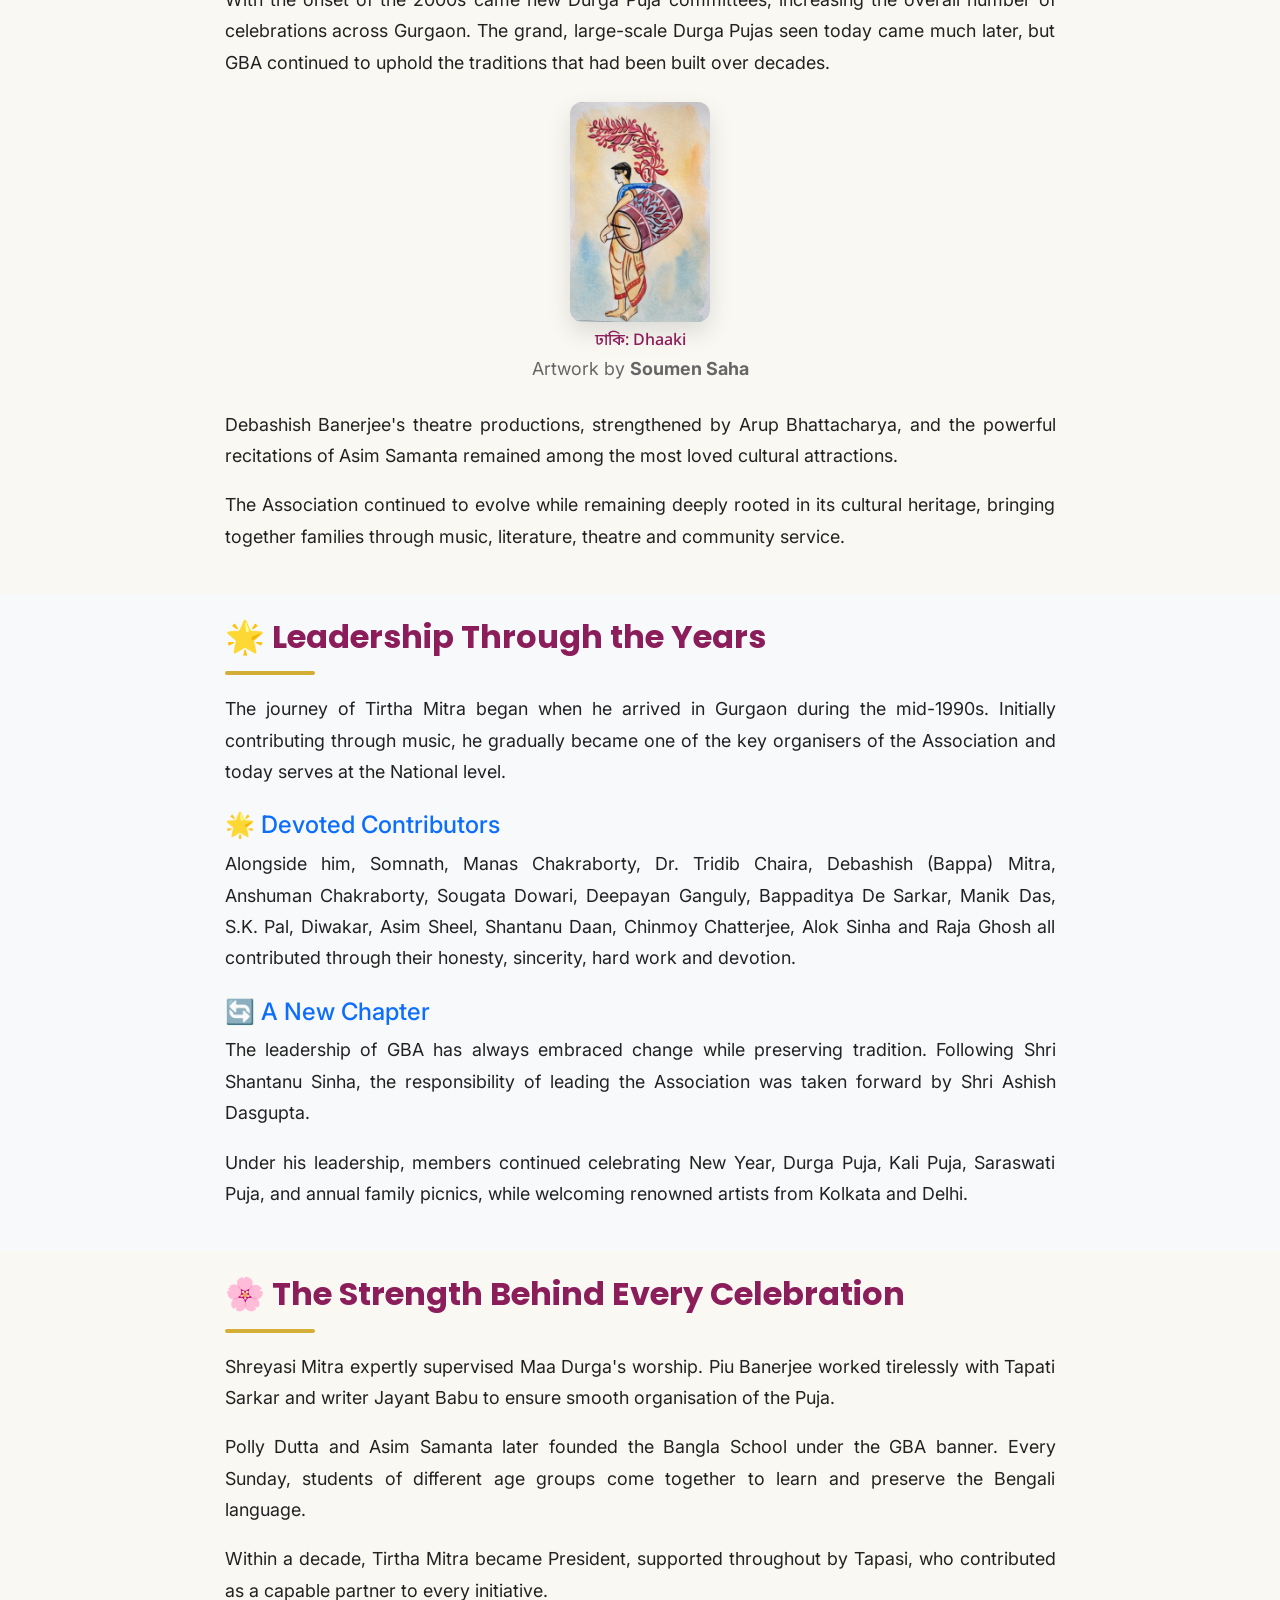
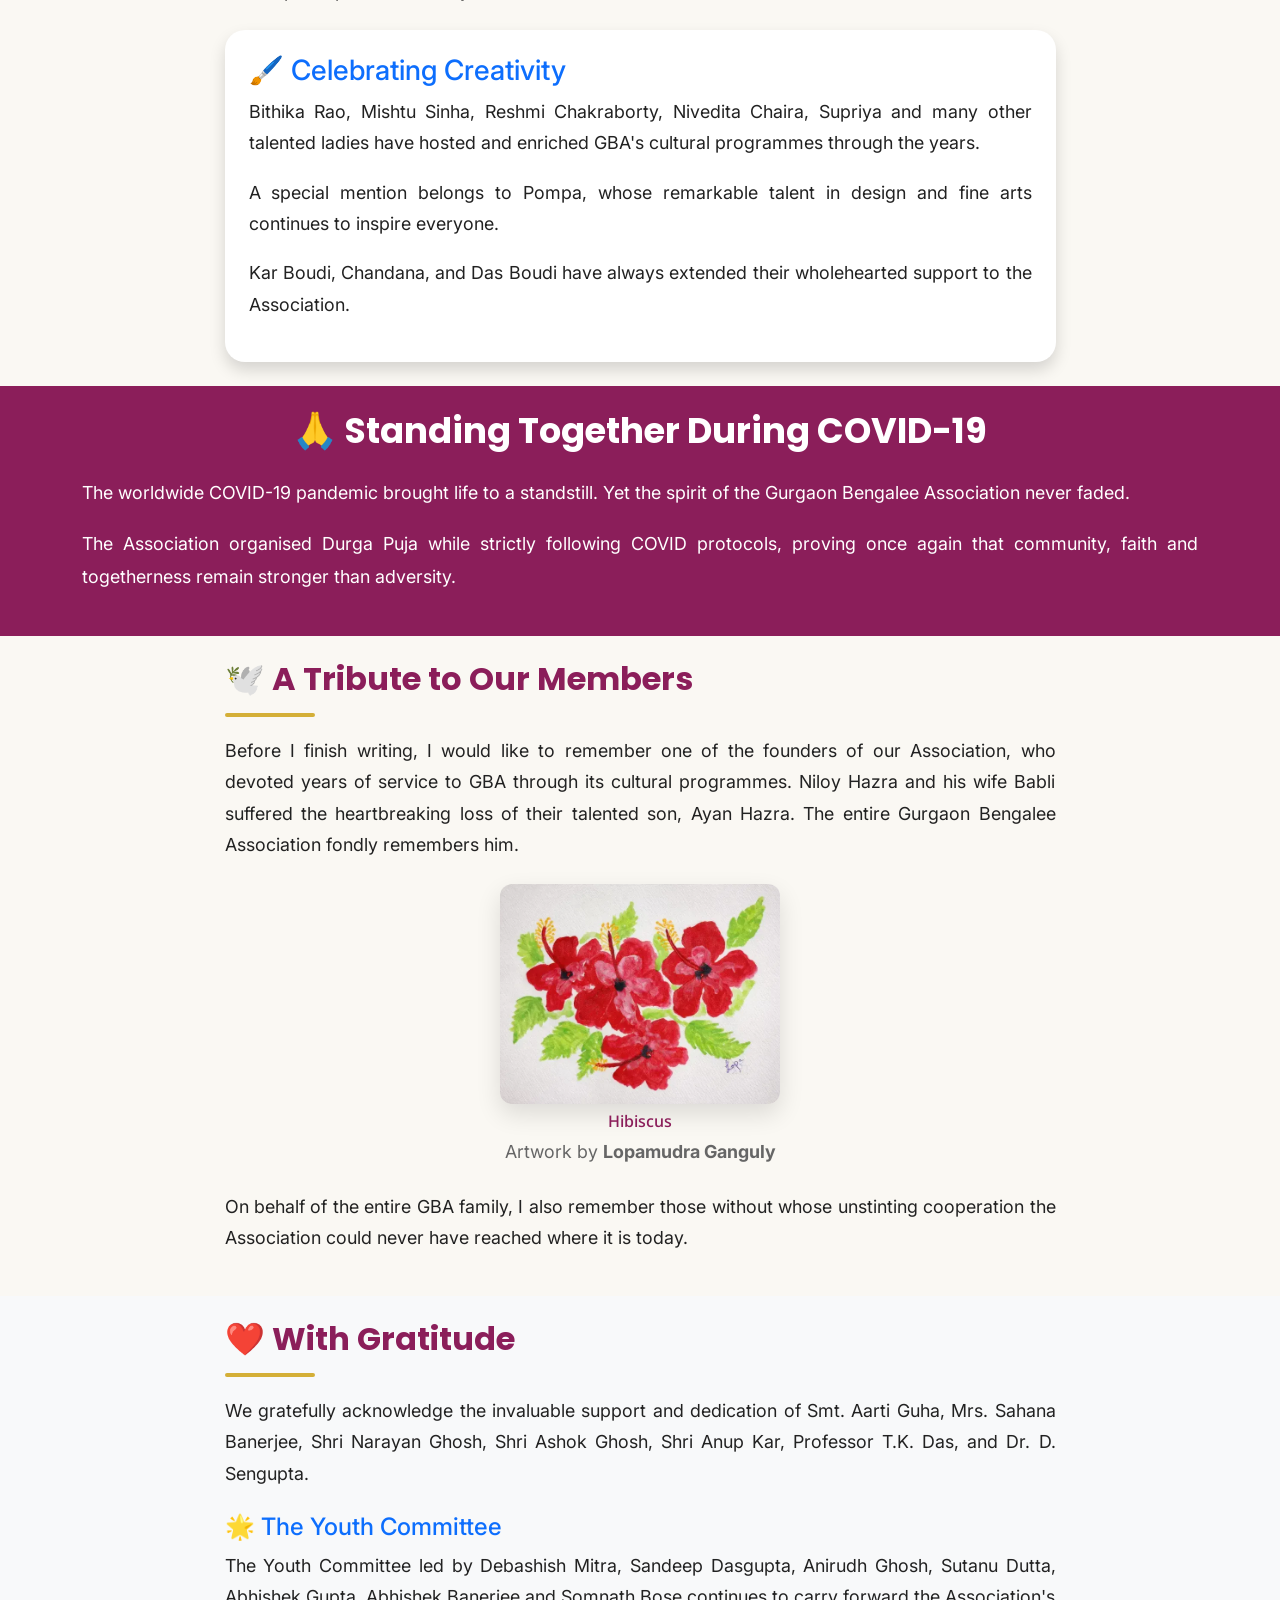
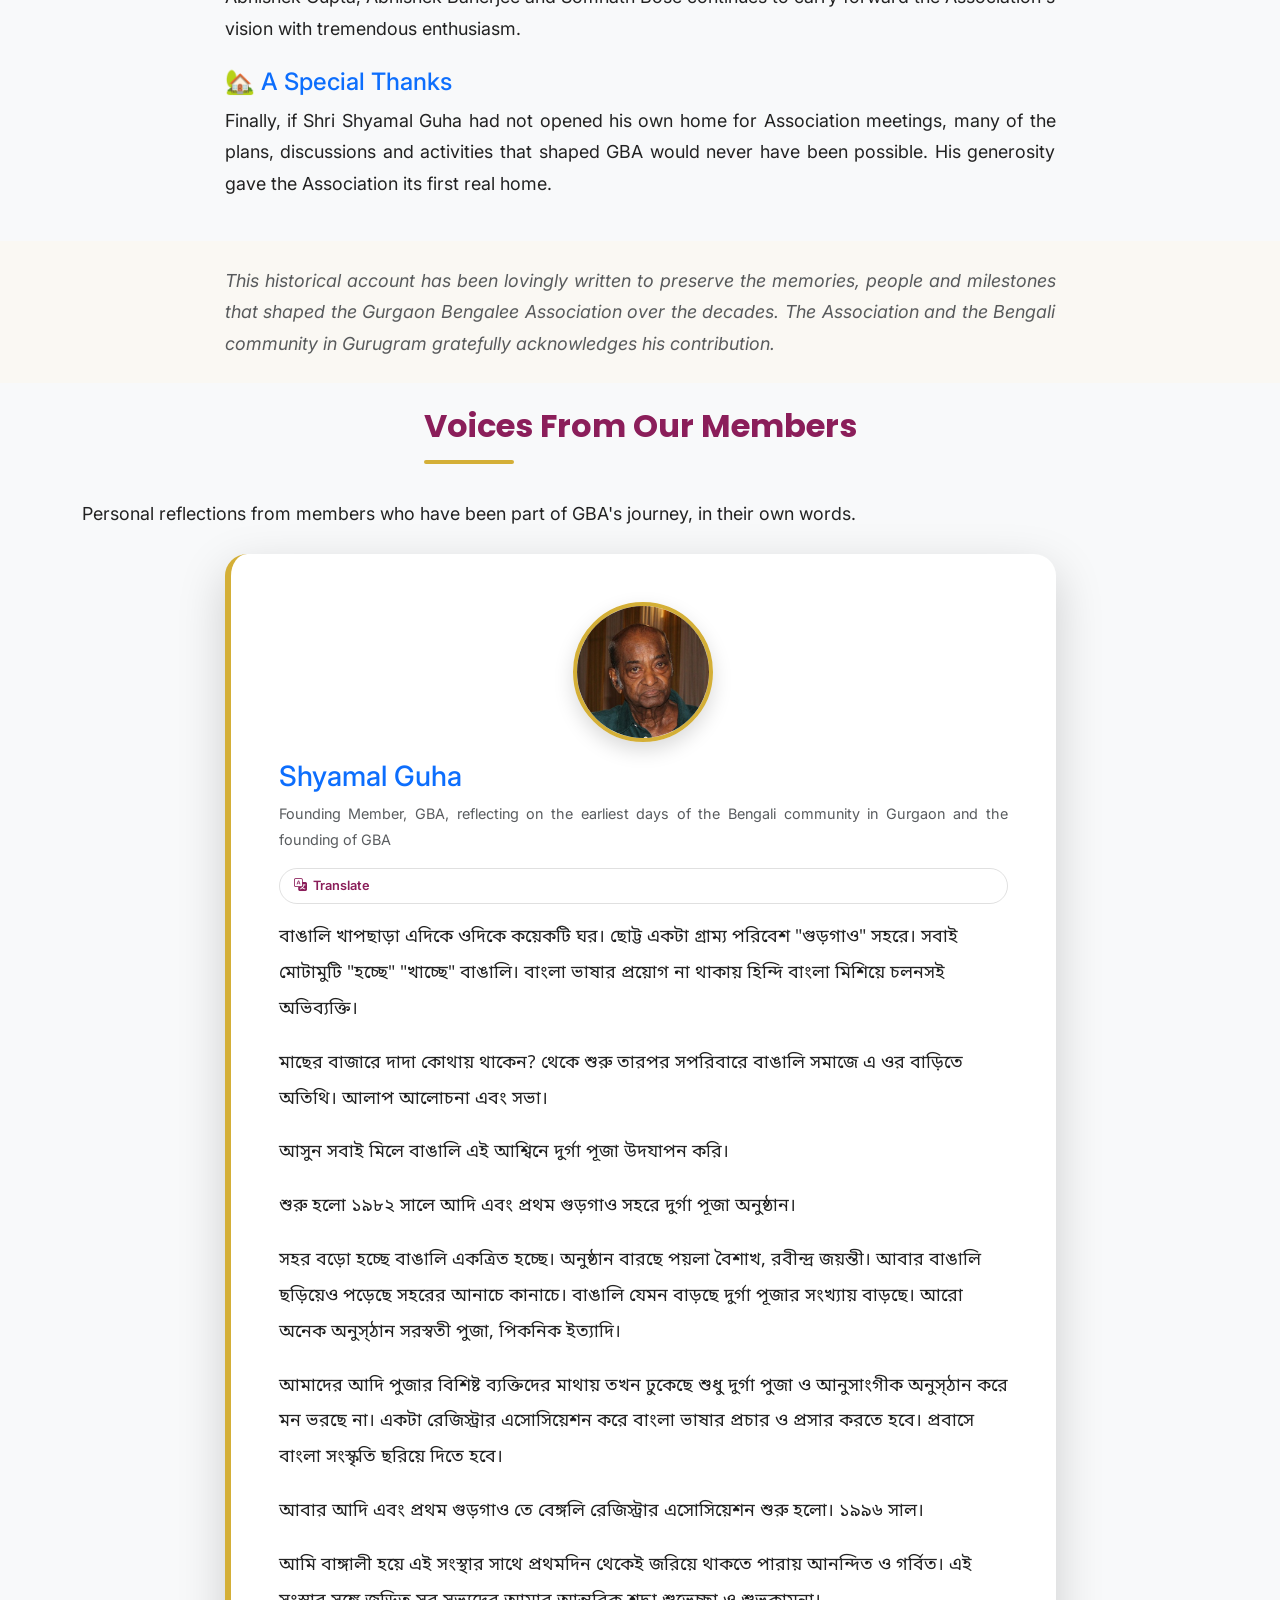
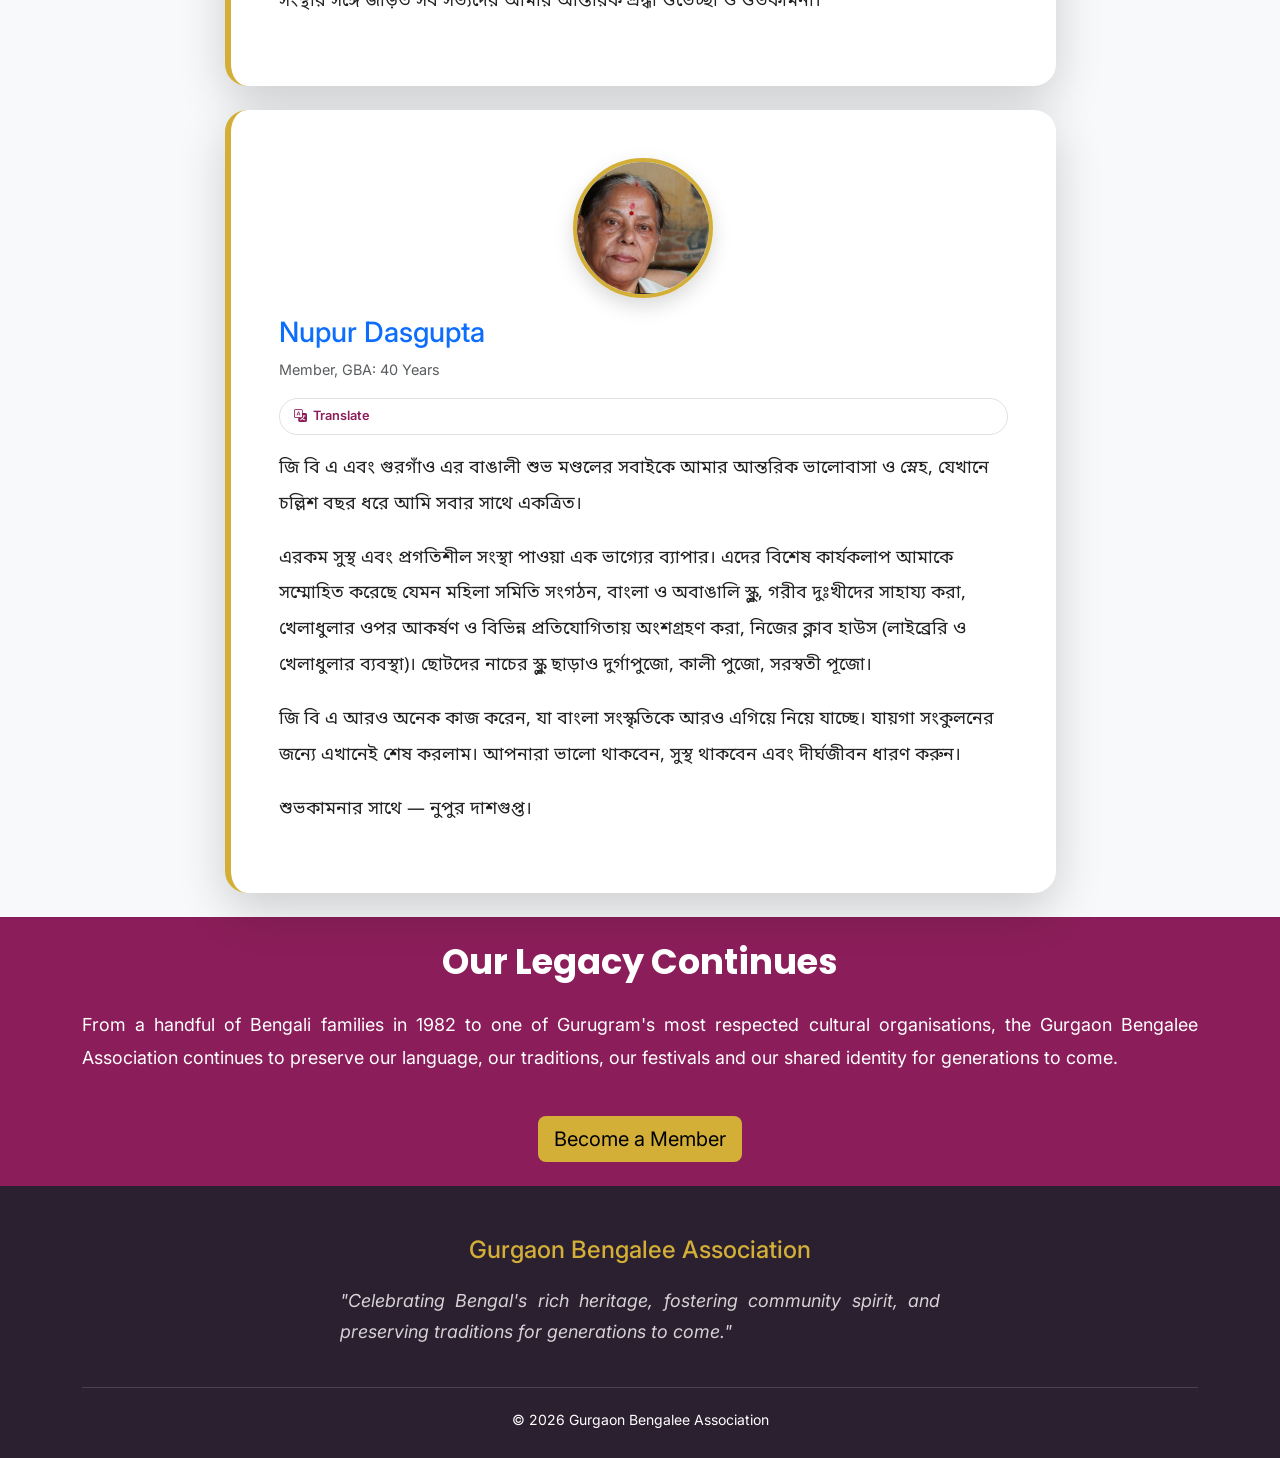
==== commit 209f2e9c: "Update about.html" ====
--- a/about.html
+++ b/about.html
@@ -17,6 +17,8 @@
 <meta name="description" content="Learn about Gurgaon Bengalee Association's 45-year journey since 1982: Gurugram's oldest Bengali cultural organisation and Durga Puja committee.">
 
 <link href="https://cdn.jsdelivr.net/npm/bootstrap@5.3.3/dist/css/bootstrap.min.css" rel="stylesheet">
+
+<link href="https://cdn.jsdelivr.net/npm/bootstrap-icons@1.11.3/font/bootstrap-icons.min.css" rel="stylesheet">
 
 <link rel="preconnect" href="https://fonts.googleapis.com">
 <link rel="preconnect" href="https://fonts.gstatic.com" crossorigin>
@@ -1285,6 +1287,72 @@
 
 </footer>
 
+<!-- SITEWIDE PULLOUT TABS -->
+
+<button type="button" class="side-pullout-tab" id="highlightsTab" data-bs-toggle="offcanvas" data-bs-target="#highlightsOffcanvas" aria-controls="highlightsOffcanvas">
+<i class="bi bi-stars"></i> Highlights
+</button>
+
+<button type="button" class="side-pullout-tab side-pullout-tab-connect" id="connectTab" data-bs-toggle="offcanvas" data-bs-target="#connectOffcanvas" aria-controls="connectOffcanvas">
+<i class="bi bi-share-fill"></i> Connect
+</button>
+
+<!-- HIGHLIGHTS OFFCANVAS -->
+
+<div class="offcanvas offcanvas-end" tabindex="-1" id="highlightsOffcanvas" aria-labelledby="highlightsOffcanvasLabel">
+
+<div class="offcanvas-header">
+<h5 class="offcanvas-title" id="highlightsOffcanvasLabel"><i class="bi bi-stars"></i> FY 2025&ndash;26 Highlights</h5>
+<button type="button" class="btn-close" data-bs-dismiss="offcanvas" aria-label="Close"></button>
+</div>
+
+<div class="offcanvas-body">
+
+<p class="text-muted" style="font-size:.9rem;">A quick look at what GBA achieved this past year.</p>
+
+<ul class="highlights-list">
+<li><i class="bi bi-patch-check-fill"></i> Registered under the Government of India's <strong>NPO Darpan</strong> framework, strengthening GBA's legal and institutional standing.</li>
+<li><i class="bi bi-trophy-fill"></i> Won <strong>2nd Prize</strong> for Best Pratima at the JPC Bijoya Sammilani.</li>
+<li><i class="bi bi-house-heart-fill"></i> Inaugurated a brand-new <strong>GBA Club House</strong>, a permanent home for community activities.</li>
+<li><i class="bi bi-heart-pulse-fill"></i> Organised a <strong>Medical Camp</strong> with Manipal Hospital and a <strong>CPR Training Workshop</strong> with Max Hospital.</li>
+<li><i class="bi bi-gift-fill"></i> Donated toys, sarees and food packages to underprivileged families through community welfare drives.</li>
+<li><i class="bi bi-droplet-fill"></i> Contributed to <strong>Calcutta flood relief</strong> via the Delhi Bengal Association.</li>
+<li><i class="bi bi-people-fill"></i> Grew to <strong>155 active members</strong>, with a new renewal cycle underway.</li>
+<li><i class="bi bi-controller"></i> Set up a <strong>Sports &amp; Recreation area</strong> (Table Tennis, Chess, Carrom) at the Club House.</li>
+<li><i class="bi bi-music-note-beamed"></i> Launched plans for a <strong>Dance School</strong> and <strong>Library</strong> at the Club House.</li>
+</ul>
+
+<p class="text-muted mt-3" style="font-size:.85rem;">Plus 25 activities in all &mdash; from Durga Puja and Kali Puja to sports tournaments and statutory compliance milestones.</p>
+
+</div>
+
+</div>
+
+<!-- CONNECT OFFCANVAS -->
+
+<div class="offcanvas offcanvas-end" tabindex="-1" id="connectOffcanvas" aria-labelledby="connectOffcanvasLabel">
+
+<div class="offcanvas-header">
+<h5 class="offcanvas-title" id="connectOffcanvasLabel">Connect With Us</h5>
+<button type="button" class="btn-close" data-bs-dismiss="offcanvas" aria-label="Close"></button>
+</div>
+
+<div class="offcanvas-body text-center">
+
+<p class="text-muted mb-4">Follow GBA for photos, updates and event announcements.</p>
+
+<a href="https://instagram.com/rangamaati1982" target="_blank" class="social-connect-btn social-connect-instagram">
+<i class="bi bi-instagram"></i> Instagram &mdash; @rangamaati1982
+</a>
+
+<a href="https://www.facebook.com/rangamaati1982/" target="_blank" class="social-connect-btn social-connect-facebook">
+<i class="bi bi-facebook"></i> Facebook
+</a>
+
+</div>
+
+</div>
+
 <script src="https://cdn.jsdelivr.net/npm/bootstrap@5.3.3/dist/js/bootstrap.bundle.min.js"></script>
 
 <script src="js/script.js"></script>
--- a/css/style.css
+++ b/css/style.css
@@ -3420,3 +3420,228 @@
     text-align:center;
 
 }
+
+/* ===================================================== */
+/* SITEWIDE PULLOUT TABS (Highlights + Connect) */
+/* ===================================================== */
+
+.side-pullout-tab{
+
+    position:fixed;
+
+    right:0;
+
+    top:38%;
+
+    z-index:1030;
+
+    display:flex;
+
+    align-items:center;
+
+    gap:6px;
+
+    background:var(--primary);
+
+    color:#fff;
+
+    border:none;
+
+    padding:11px 16px 11px 14px;
+
+    border-radius:50px 0 0 50px;
+
+    font-weight:600;
+
+    font-size:.8rem;
+
+    letter-spacing:.2px;
+
+    white-space:nowrap;
+
+    box-shadow:-3px 3px 14px rgba(0,0,0,.18);
+
+    cursor:pointer;
+
+    transition:.25s;
+
+}
+
+.side-pullout-tab:hover{
+
+    background:var(--accent);
+
+    padding-right:22px;
+
+}
+
+.side-pullout-tab-connect{
+
+    top:calc(38% + 54px);
+
+    background:var(--secondary);
+
+    color:#2b2030;
+
+}
+
+.side-pullout-tab-connect:hover{
+
+    background:#c49d28;
+
+}
+
+@media (max-width:575px){
+
+.side-pullout-tab{
+
+    font-size:.72rem;
+
+    padding:9px 12px 9px 11px;
+
+}
+
+.side-pullout-tab-connect{
+
+    top:calc(38% + 46px);
+
+}
+
+}
+
+/* Offcanvas panels */
+
+.offcanvas-header{
+
+    background:var(--primary);
+
+    color:#fff;
+
+    border-bottom:none;
+
+}
+
+.offcanvas-header .btn-close{
+
+    filter:invert(1) brightness(2);
+}
+
+.offcanvas-title{
+
+    font-family:var(--heading);
+
+    font-weight:700;
+
+    font-size:1.1rem;
+
+}
+
+.highlights-list{
+
+    list-style:none;
+
+    padding:0;
+
+    margin:20px 0 0;
+
+}
+
+.highlights-list li{
+
+    display:flex;
+
+    align-items:flex-start;
+
+    gap:12px;
+
+    padding:14px 0;
+
+    border-bottom:1px solid rgba(0,0,0,.07);
+
+    font-size:.92rem;
+
+    line-height:1.6;
+
+    color:var(--dark);
+
+}
+
+.highlights-list li:last-child{
+
+    border-bottom:none;
+
+}
+
+.highlights-list li i{
+
+    color:var(--secondary);
+
+    font-size:1.2rem;
+
+    flex-shrink:0;
+
+    margin-top:2px;
+
+}
+
+.social-connect-btn{
+
+    display:flex;
+
+    align-items:center;
+
+    justify-content:center;
+
+    gap:10px;
+
+    width:100%;
+
+    padding:14px 18px;
+
+    border-radius:50px;
+
+    font-weight:600;
+
+    font-size:.95rem;
+
+    margin-bottom:16px;
+
+    color:#fff;
+
+    transition:.2s;
+
+}
+
+.social-connect-btn i{
+
+    font-size:1.2rem;
+
+}
+
+.social-connect-instagram{
+
+    background:linear-gradient(45deg,#f09433,#e6683c,#dc2743,#cc2366,#bc1888);
+
+}
+
+.social-connect-instagram:hover{
+
+    opacity:.9;
+
+    color:#fff;
+
+}
+
+.social-connect-facebook{
+
+    background:#1877f2;
+
+}
+
+.social-connect-facebook:hover{
+
+    background:#166fe0;
+
+    color:#fff;
+
+}
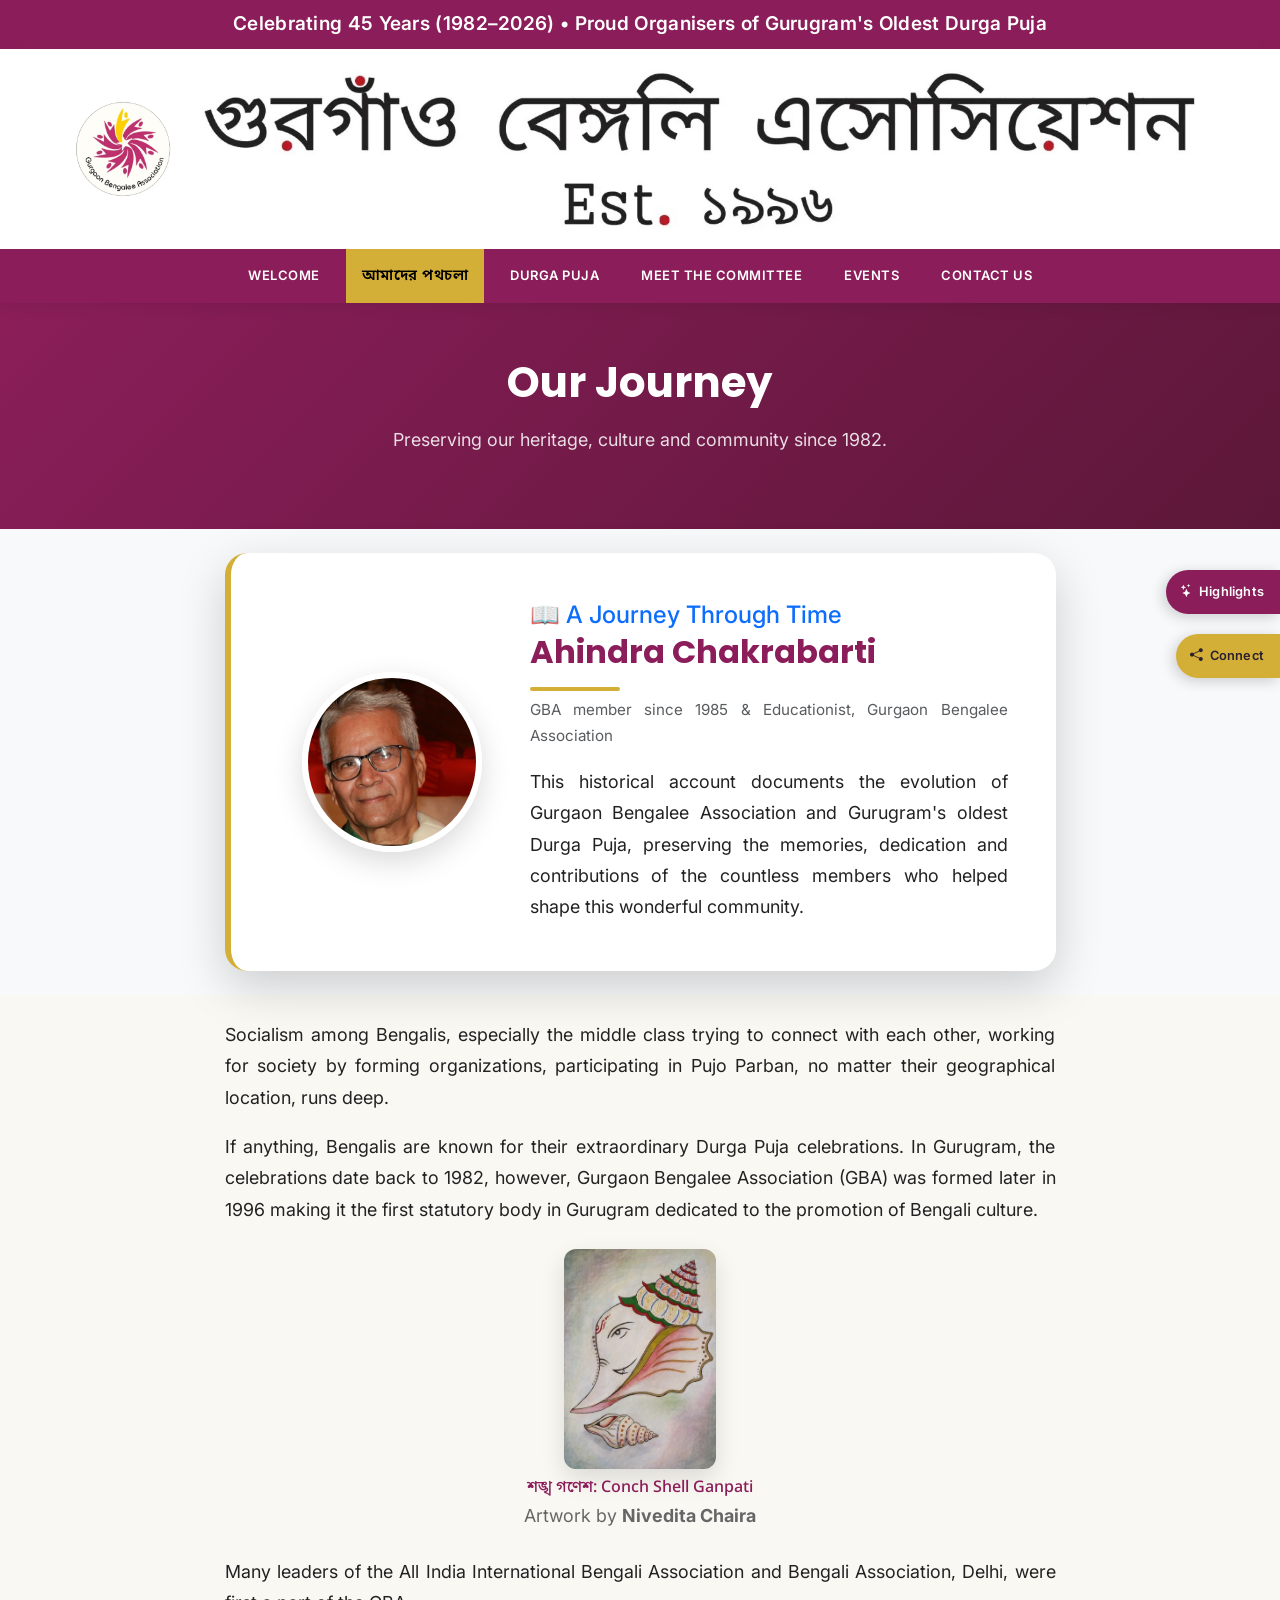
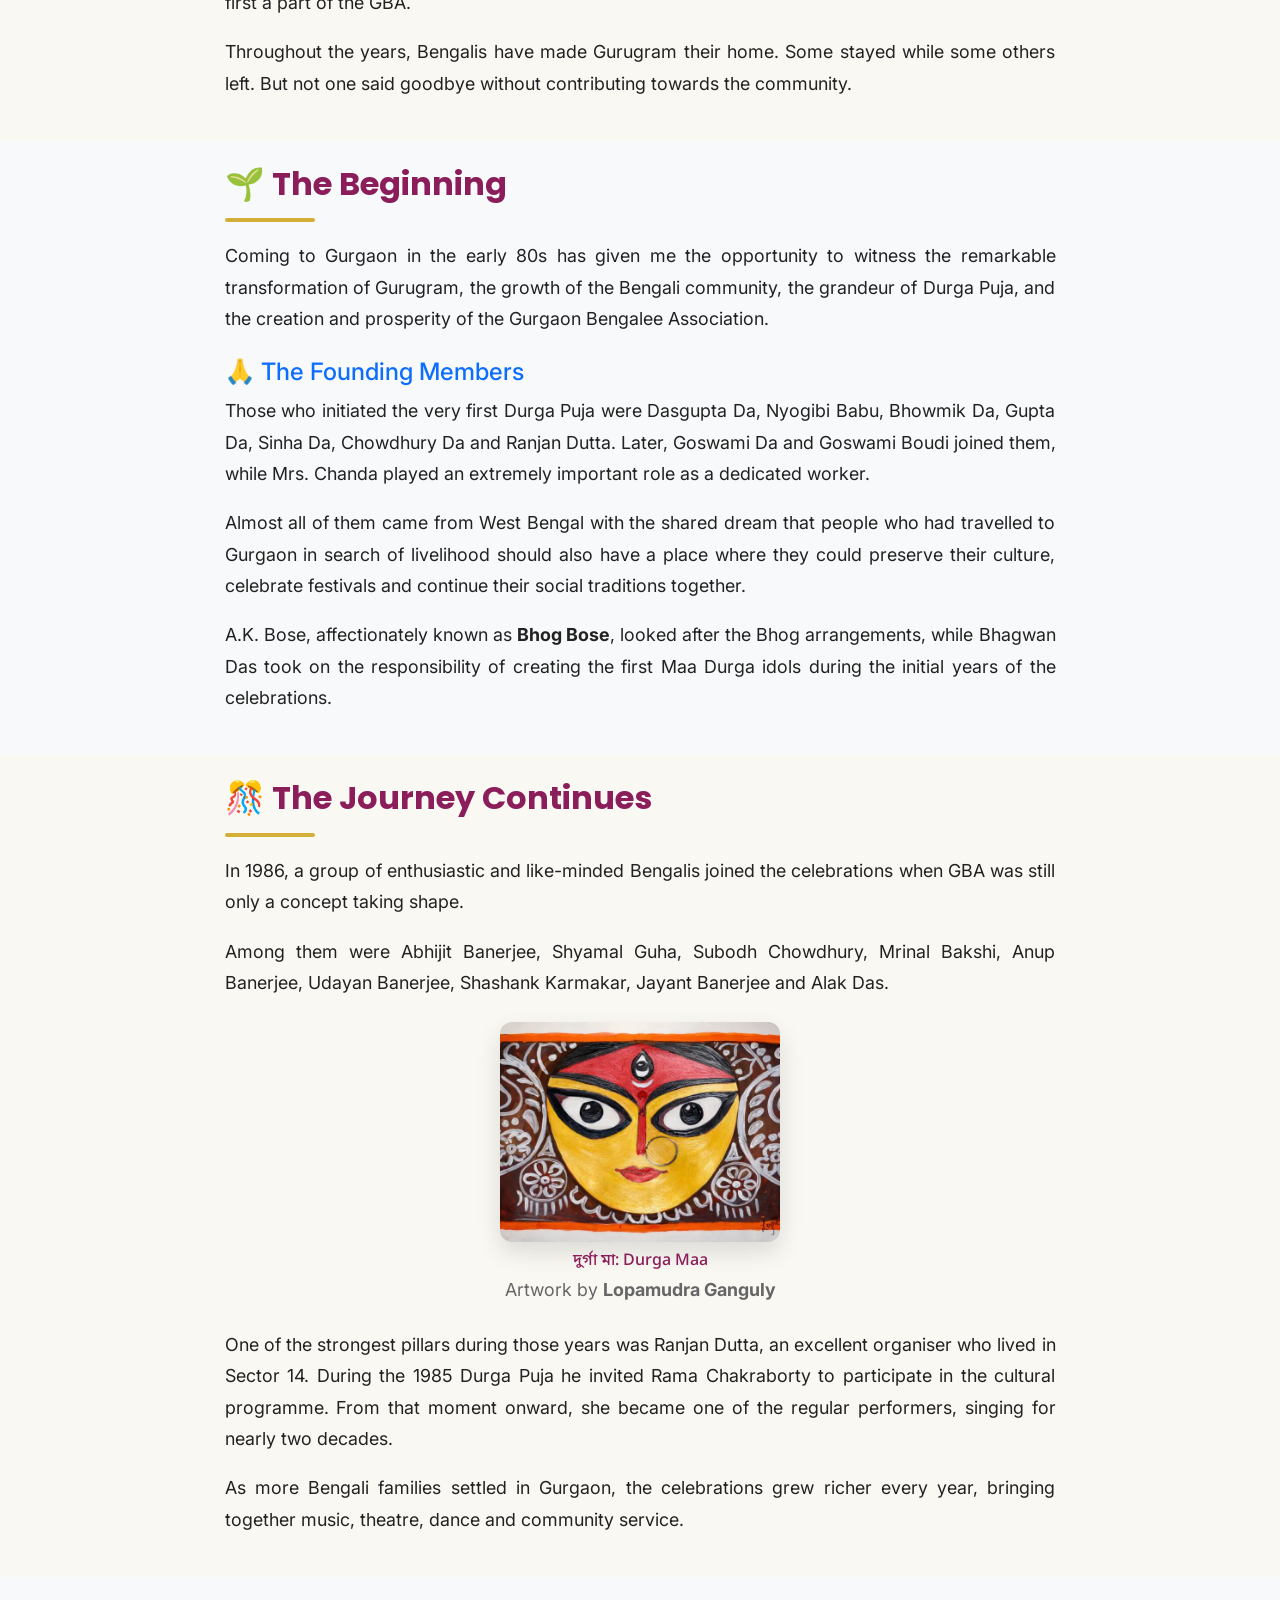
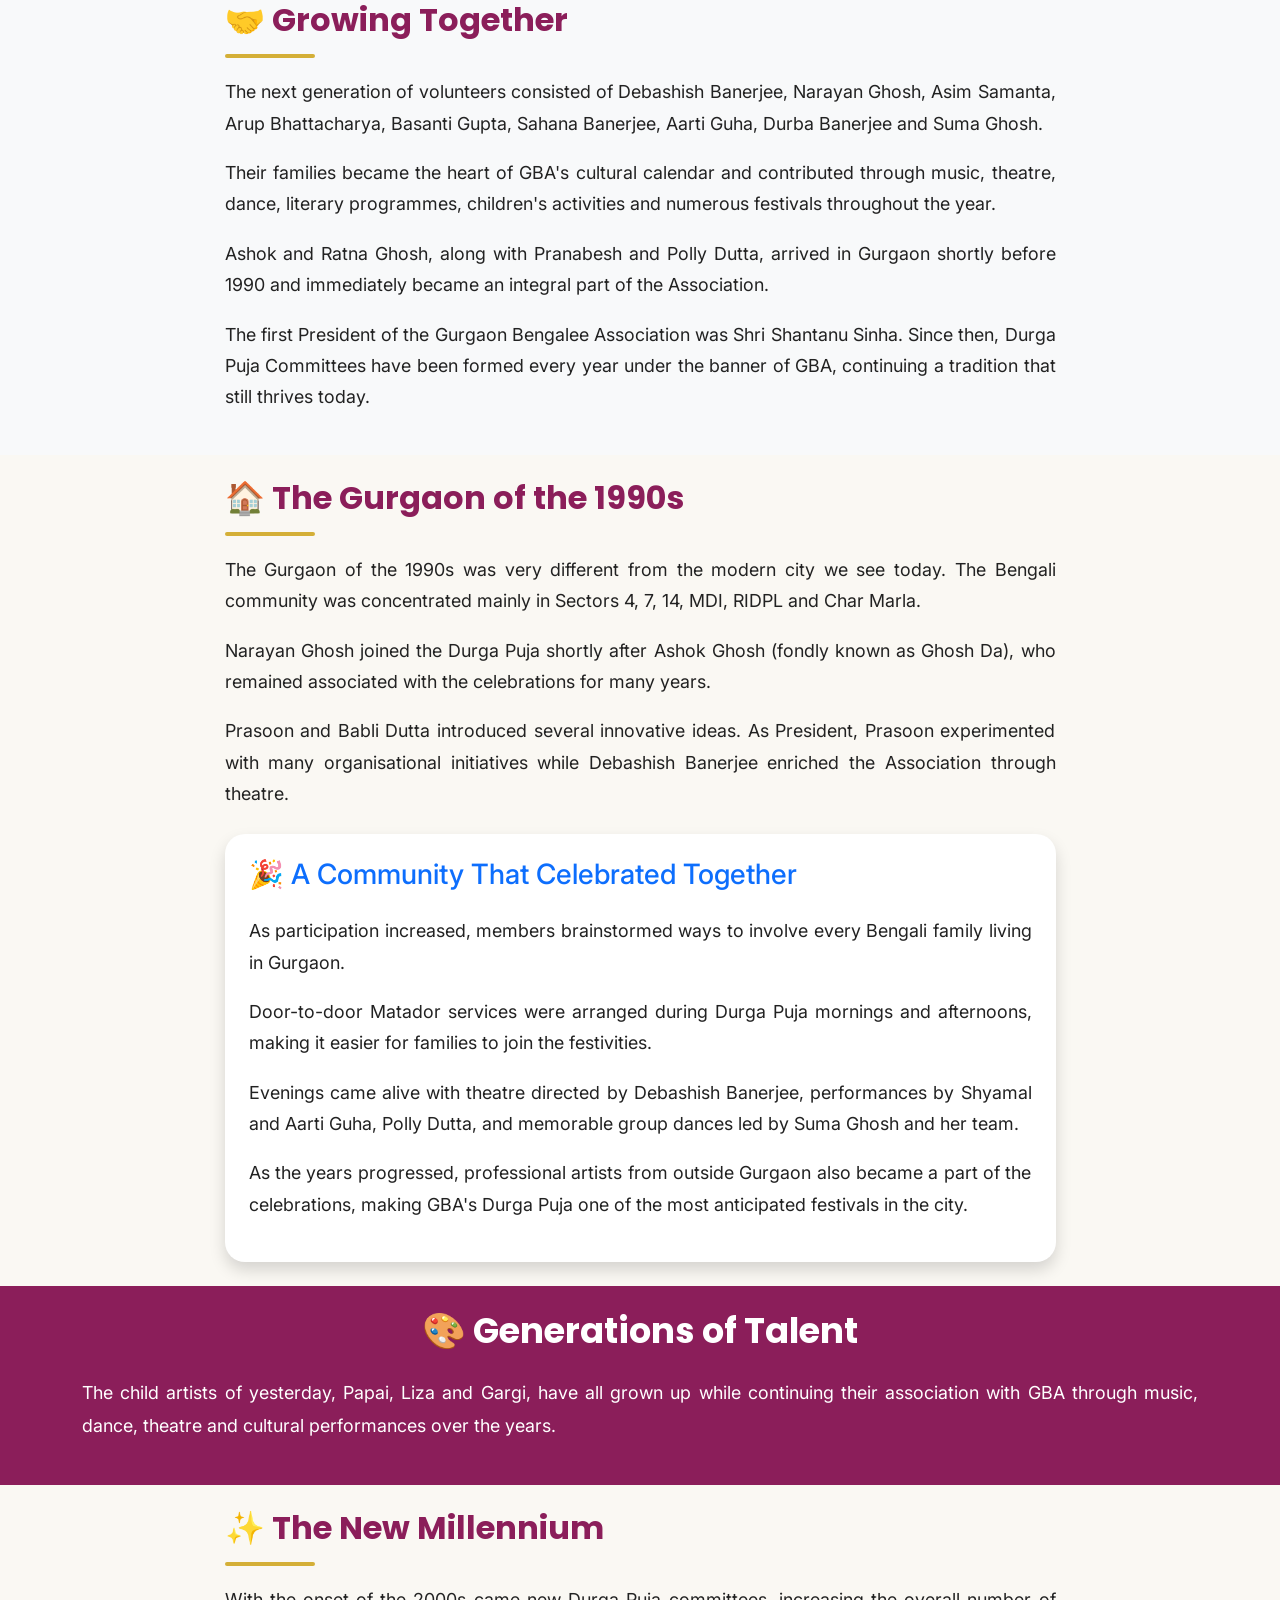
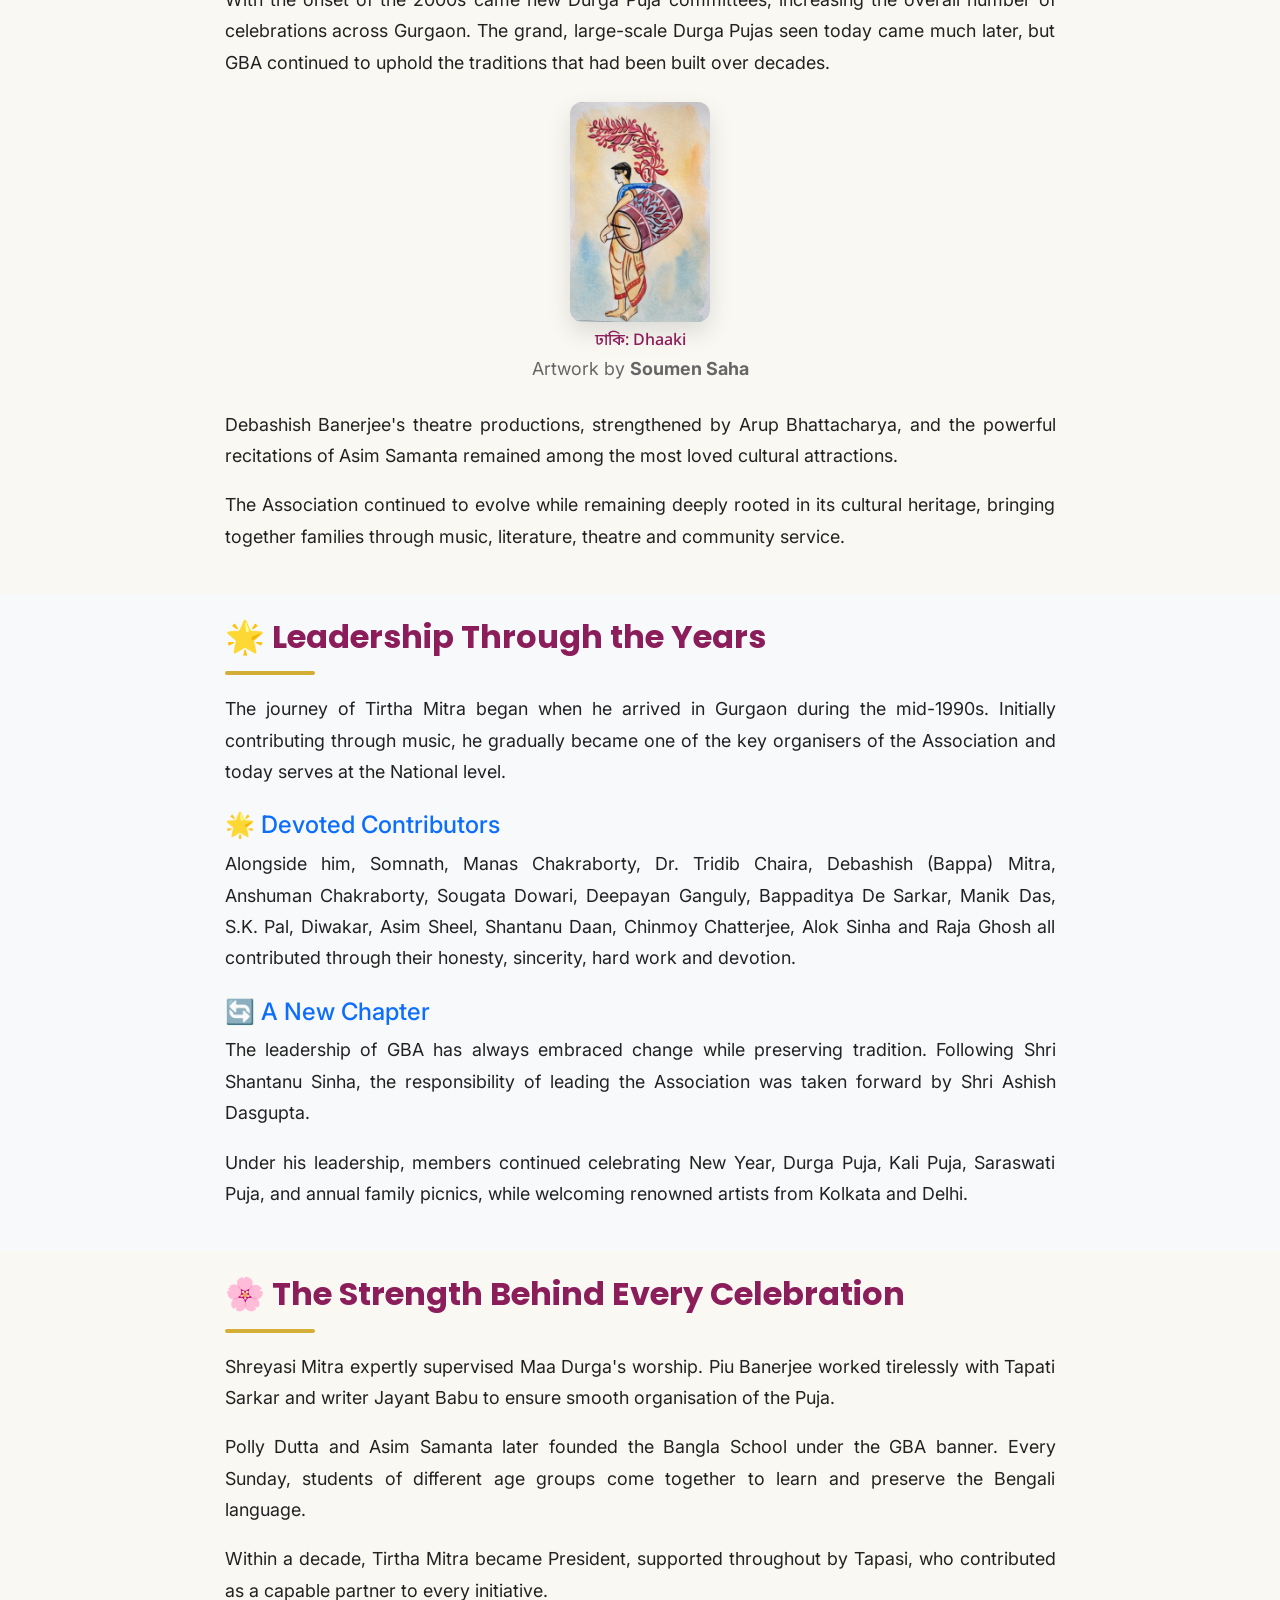
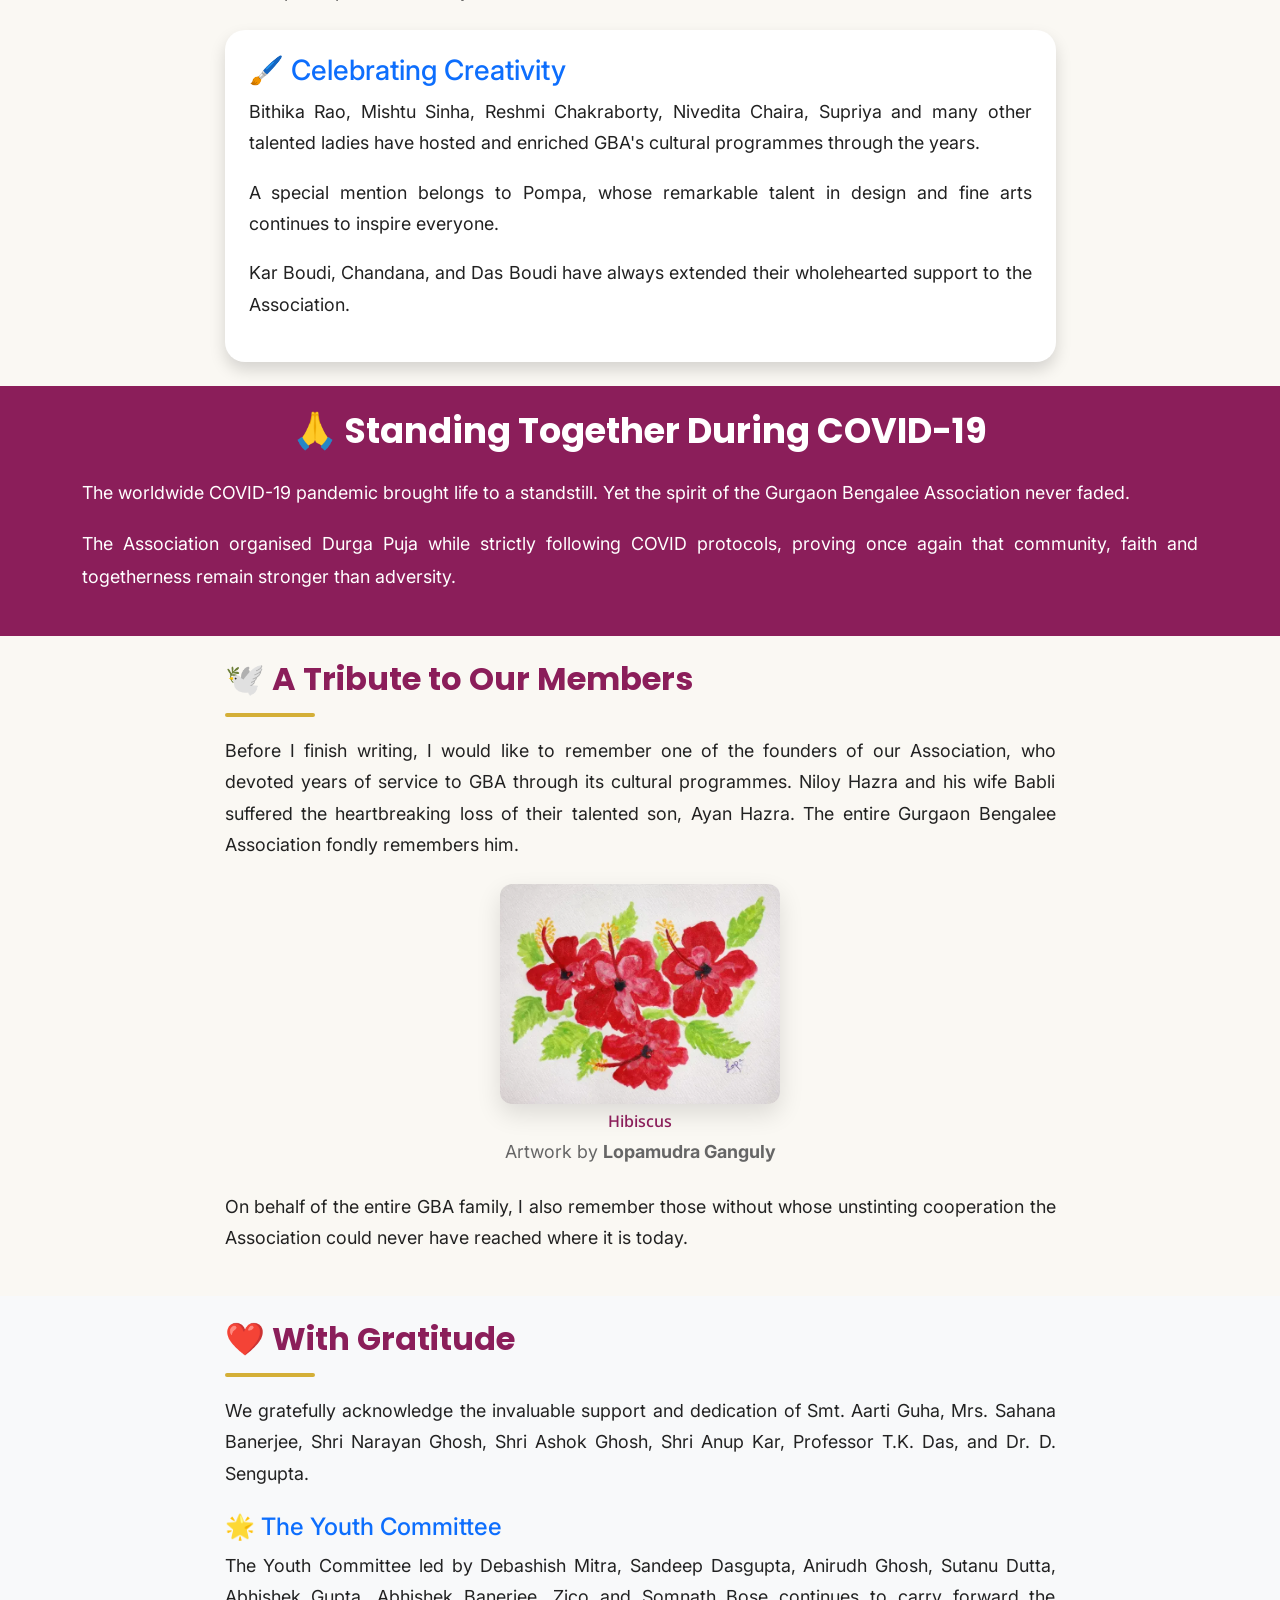
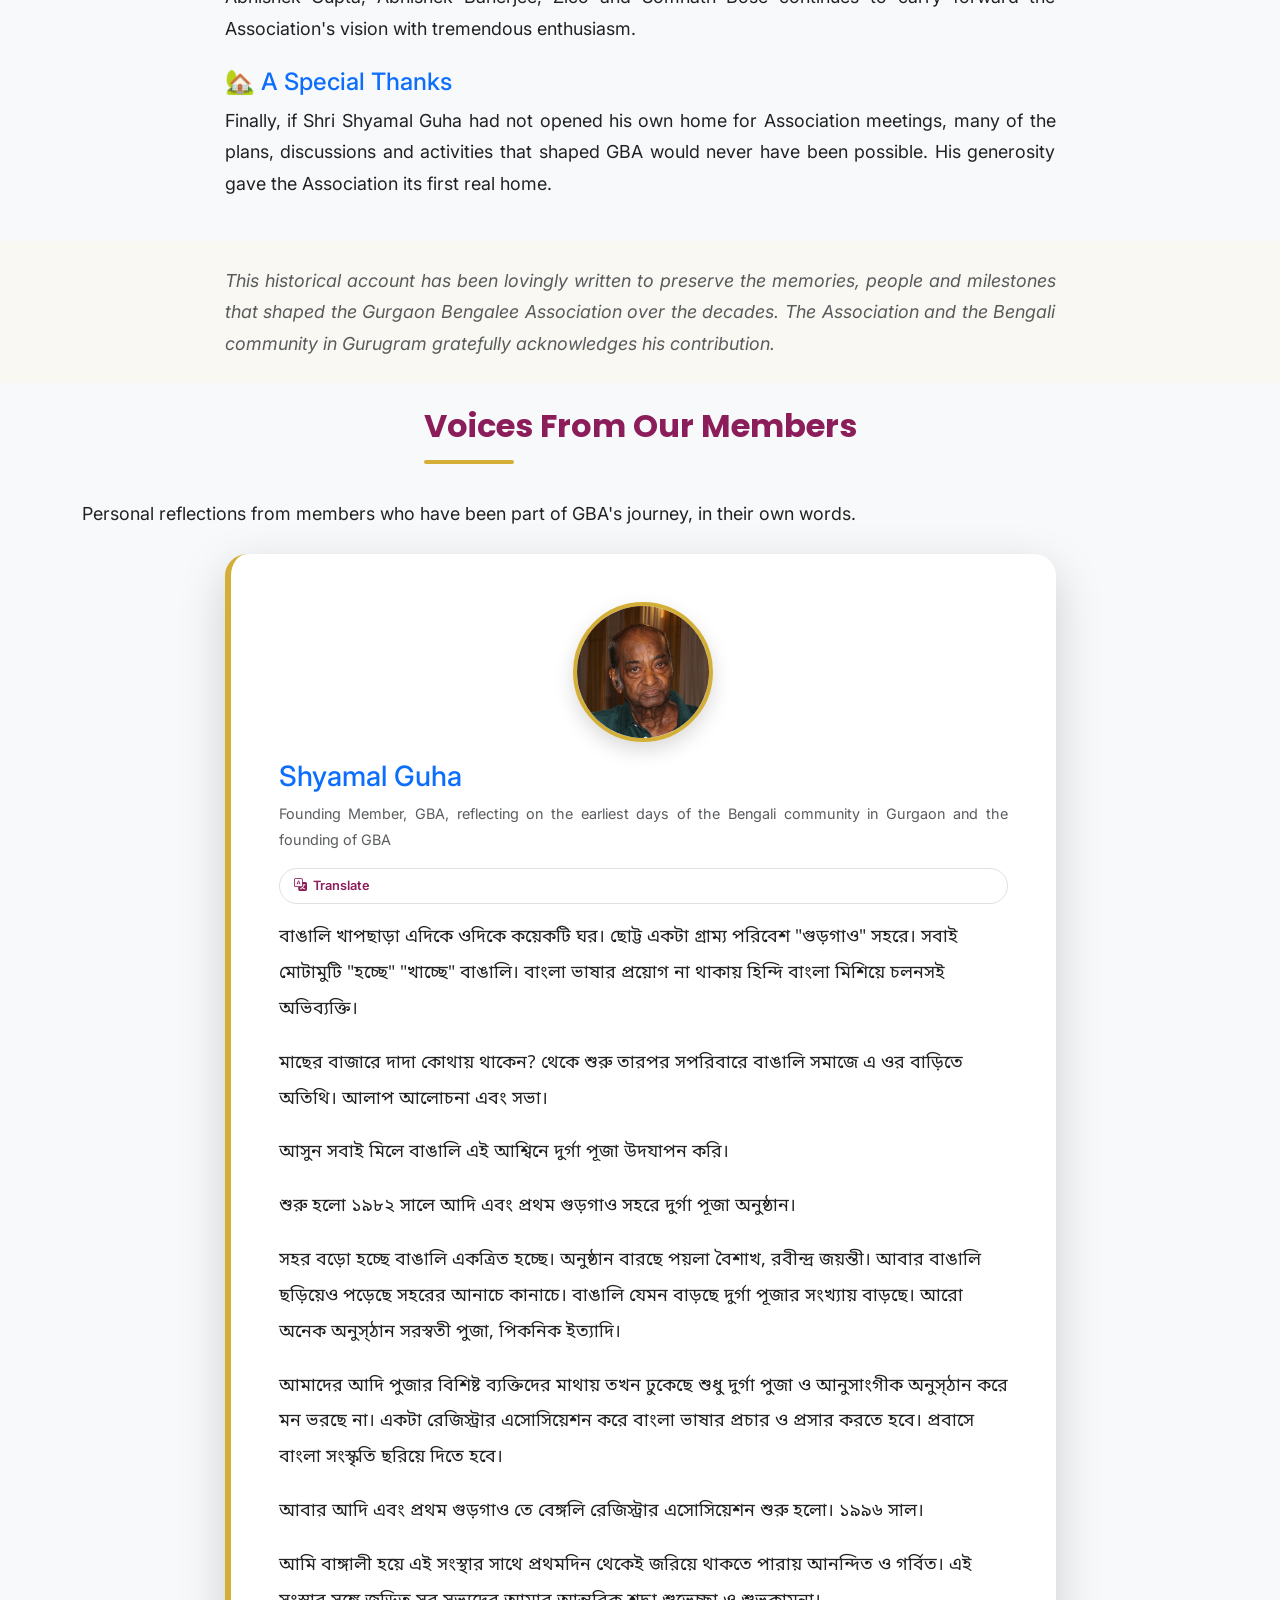
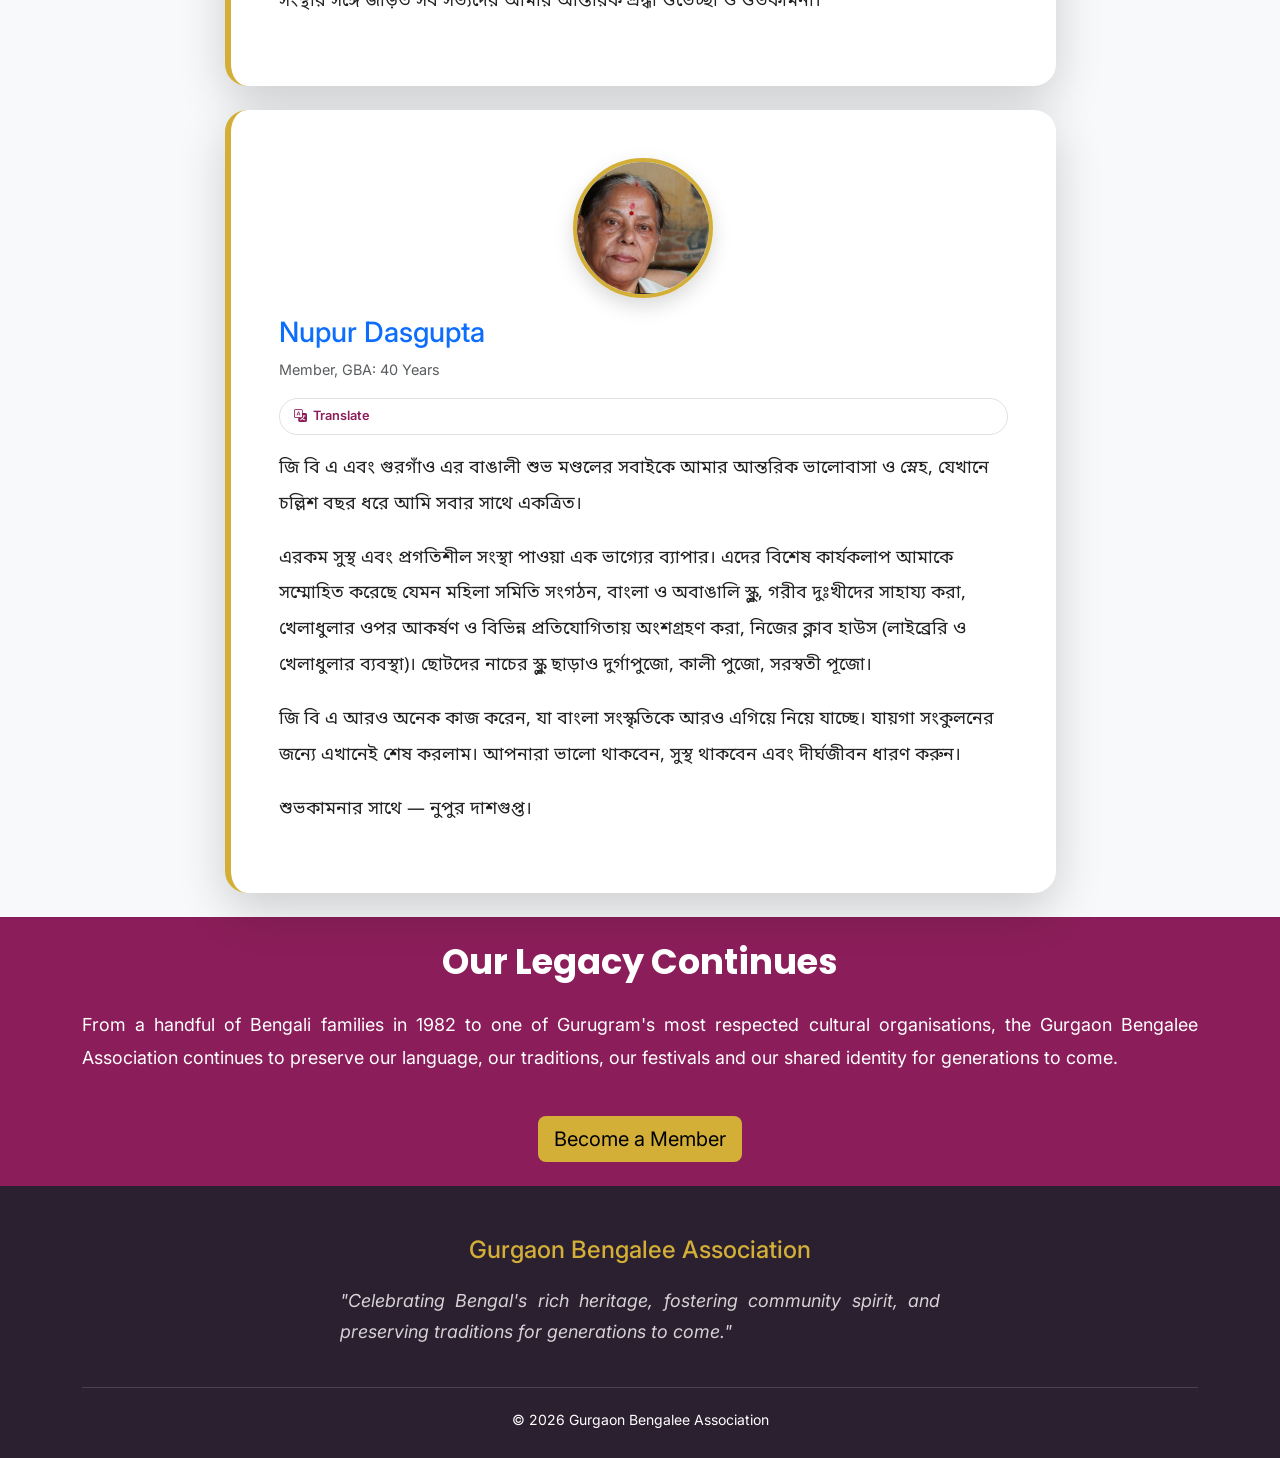
==== commit 2f98dacf: "Update about.html slider" ====
--- a/about.html
+++ b/about.html
@@ -582,7 +582,7 @@
 
 The child artists of yesterday,
 
-Papai, Liza, Zico and Gargi,
+Papai, Liza and Gargi,
 
 have all grown up while continuing
 their association with GBA through
@@ -1043,7 +1043,9 @@
 
 Abhishek Gupta,
 
-Abhishek Banerjee
+Abhishek Banerjee,
+
+Zico
 
 and
 
@@ -1289,60 +1291,50 @@
 
 <!-- SITEWIDE PULLOUT TABS -->
 
-<button type="button" class="side-pullout-tab" id="highlightsTab" data-bs-toggle="offcanvas" data-bs-target="#highlightsOffcanvas" aria-controls="highlightsOffcanvas">
+<button type="button" class="side-pullout-tab" id="highlightsTab" data-bs-toggle="modal" data-bs-target="#highlightsModal">
 <i class="bi bi-stars"></i> Highlights
 </button>
 
-<button type="button" class="side-pullout-tab side-pullout-tab-connect" id="connectTab" data-bs-toggle="offcanvas" data-bs-target="#connectOffcanvas" aria-controls="connectOffcanvas">
+<button type="button" class="side-pullout-tab side-pullout-tab-connect" id="connectTab" data-bs-toggle="modal" data-bs-target="#connectModal">
 <i class="bi bi-share-fill"></i> Connect
 </button>
 
-<!-- HIGHLIGHTS OFFCANVAS -->
-
-<div class="offcanvas offcanvas-end" tabindex="-1" id="highlightsOffcanvas" aria-labelledby="highlightsOffcanvasLabel">
-
-<div class="offcanvas-header">
-<h5 class="offcanvas-title" id="highlightsOffcanvasLabel"><i class="bi bi-stars"></i> FY 2025&ndash;26 Highlights</h5>
-<button type="button" class="btn-close" data-bs-dismiss="offcanvas" aria-label="Close"></button>
-</div>
-
-<div class="offcanvas-body">
-
-<p class="text-muted" style="font-size:.9rem;">A quick look at what GBA achieved this past year.</p>
-
-<ul class="highlights-list">
-<li><i class="bi bi-patch-check-fill"></i> Registered under the Government of India's <strong>NPO Darpan</strong> framework, strengthening GBA's legal and institutional standing.</li>
-<li><i class="bi bi-trophy-fill"></i> Won <strong>2nd Prize</strong> for Best Pratima at the JPC Bijoya Sammilani.</li>
-<li><i class="bi bi-house-heart-fill"></i> Inaugurated a brand-new <strong>GBA Club House</strong>, a permanent home for community activities.</li>
-<li><i class="bi bi-heart-pulse-fill"></i> Organised a <strong>Medical Camp</strong> with Manipal Hospital and a <strong>CPR Training Workshop</strong> with Max Hospital.</li>
-<li><i class="bi bi-gift-fill"></i> Donated toys, sarees and food packages to underprivileged families through community welfare drives.</li>
-<li><i class="bi bi-droplet-fill"></i> Contributed to <strong>Calcutta flood relief</strong> via the Delhi Bengal Association.</li>
-<li><i class="bi bi-people-fill"></i> Grew to <strong>155 active members</strong>, with a new renewal cycle underway.</li>
-<li><i class="bi bi-controller"></i> Set up a <strong>Sports &amp; Recreation area</strong> (Table Tennis, Chess, Carrom) at the Club House.</li>
-<li><i class="bi bi-music-note-beamed"></i> Launched plans for a <strong>Dance School</strong> and <strong>Library</strong> at the Club House.</li>
-</ul>
-
-<p class="text-muted mt-3" style="font-size:.85rem;">Plus 25 activities in all &mdash; from Durga Puja and Kali Puja to sports tournaments and statutory compliance milestones.</p>
-
-</div>
-
-</div>
-
-<!-- CONNECT OFFCANVAS -->
-
-<div class="offcanvas offcanvas-end" tabindex="-1" id="connectOffcanvas" aria-labelledby="connectOffcanvasLabel">
-
-<div class="offcanvas-header">
-<h5 class="offcanvas-title" id="connectOffcanvasLabel">Connect With Us</h5>
-<button type="button" class="btn-close" data-bs-dismiss="offcanvas" aria-label="Close"></button>
-</div>
-
-<div class="offcanvas-body text-center">
-
-<p class="text-muted mb-4">Follow GBA for photos, updates and event announcements.</p>
+<!-- HIGHLIGHTS MODAL -->
+
+<div class="modal fade" id="highlightsModal" tabindex="-1" aria-labelledby="highlightsModalLabel" aria-hidden="true">
+<div class="modal-dialog audition-modal-dialog highlights-connect-dialog">
+<div class="modal-content audition-modal-content">
+
+<div class="modal-body text-center">
+
+<h4 class="mt-1 mb-3" id="highlightsModalLabel"><i class="bi bi-stars"></i> FY 2025&ndash;26 Highlights</h4>
+
+<p class="mb-3">See everything GBA accomplished this past year, from Durga Puja to the new Club House, in our full Annual Activity Report.</p>
+
+<a href="documents/GBA_Annual_Activity_Report_FY2025-26.pdf" target="_blank" class="btn btn-primary w-100">
+<i class="bi bi-file-earmark-pdf"></i> Download Annual Activity Report
+</a>
+
+</div>
+
+</div>
+</div>
+</div>
+
+<!-- CONNECT MODAL -->
+
+<div class="modal fade" id="connectModal" tabindex="-1" aria-labelledby="connectModalLabel" aria-hidden="true">
+<div class="modal-dialog audition-modal-dialog highlights-connect-dialog">
+<div class="modal-content audition-modal-content">
+
+<div class="modal-body text-center">
+
+<h4 class="mt-1 mb-3" id="connectModalLabel">Connect With Us</h4>
+
+<p class="mb-3">Follow GBA for photos, updates and event announcements.</p>
 
 <a href="https://instagram.com/rangamaati1982" target="_blank" class="social-connect-btn social-connect-instagram">
-<i class="bi bi-instagram"></i> Instagram &mdash; @rangamaati1982
+<i class="bi bi-instagram"></i> Instagram
 </a>
 
 <a href="https://www.facebook.com/rangamaati1982/" target="_blank" class="social-connect-btn social-connect-facebook">
@@ -1352,6 +1344,8 @@
 </div>
 
 </div>
+</div>
+</div>
 
 <script src="https://cdn.jsdelivr.net/npm/bootstrap@5.3.3/dist/js/bootstrap.bundle.min.js"></script>
 
--- a/css/style.css
+++ b/css/style.css
@@ -3491,21 +3491,21 @@
 
 }
 
-@media (max-width:575px){
-
-.side-pullout-tab{
-
-    font-size:.72rem;
-
-    padding:9px 12px 9px 11px;
-
-}
-
-.side-pullout-tab-connect{
-
-    top:calc(38% + 46px);
-
-}
+/* Bootstrap's modal/backdrop default z-index (~1055/1050) sits well
+   below this site's sticky nav (z-index:9999), so any modal whose
+   position lands near the top of the screen gets visually cut off
+   by the nav rendering on top of it. Raising both above the nav
+   fixes this for every modal on the site, not just new ones.        */
+
+.modal{
+
+    z-index:10500 !important;
+
+}
+
+.modal-backdrop{
+
+    z-index:10400 !important;
 
 }
 
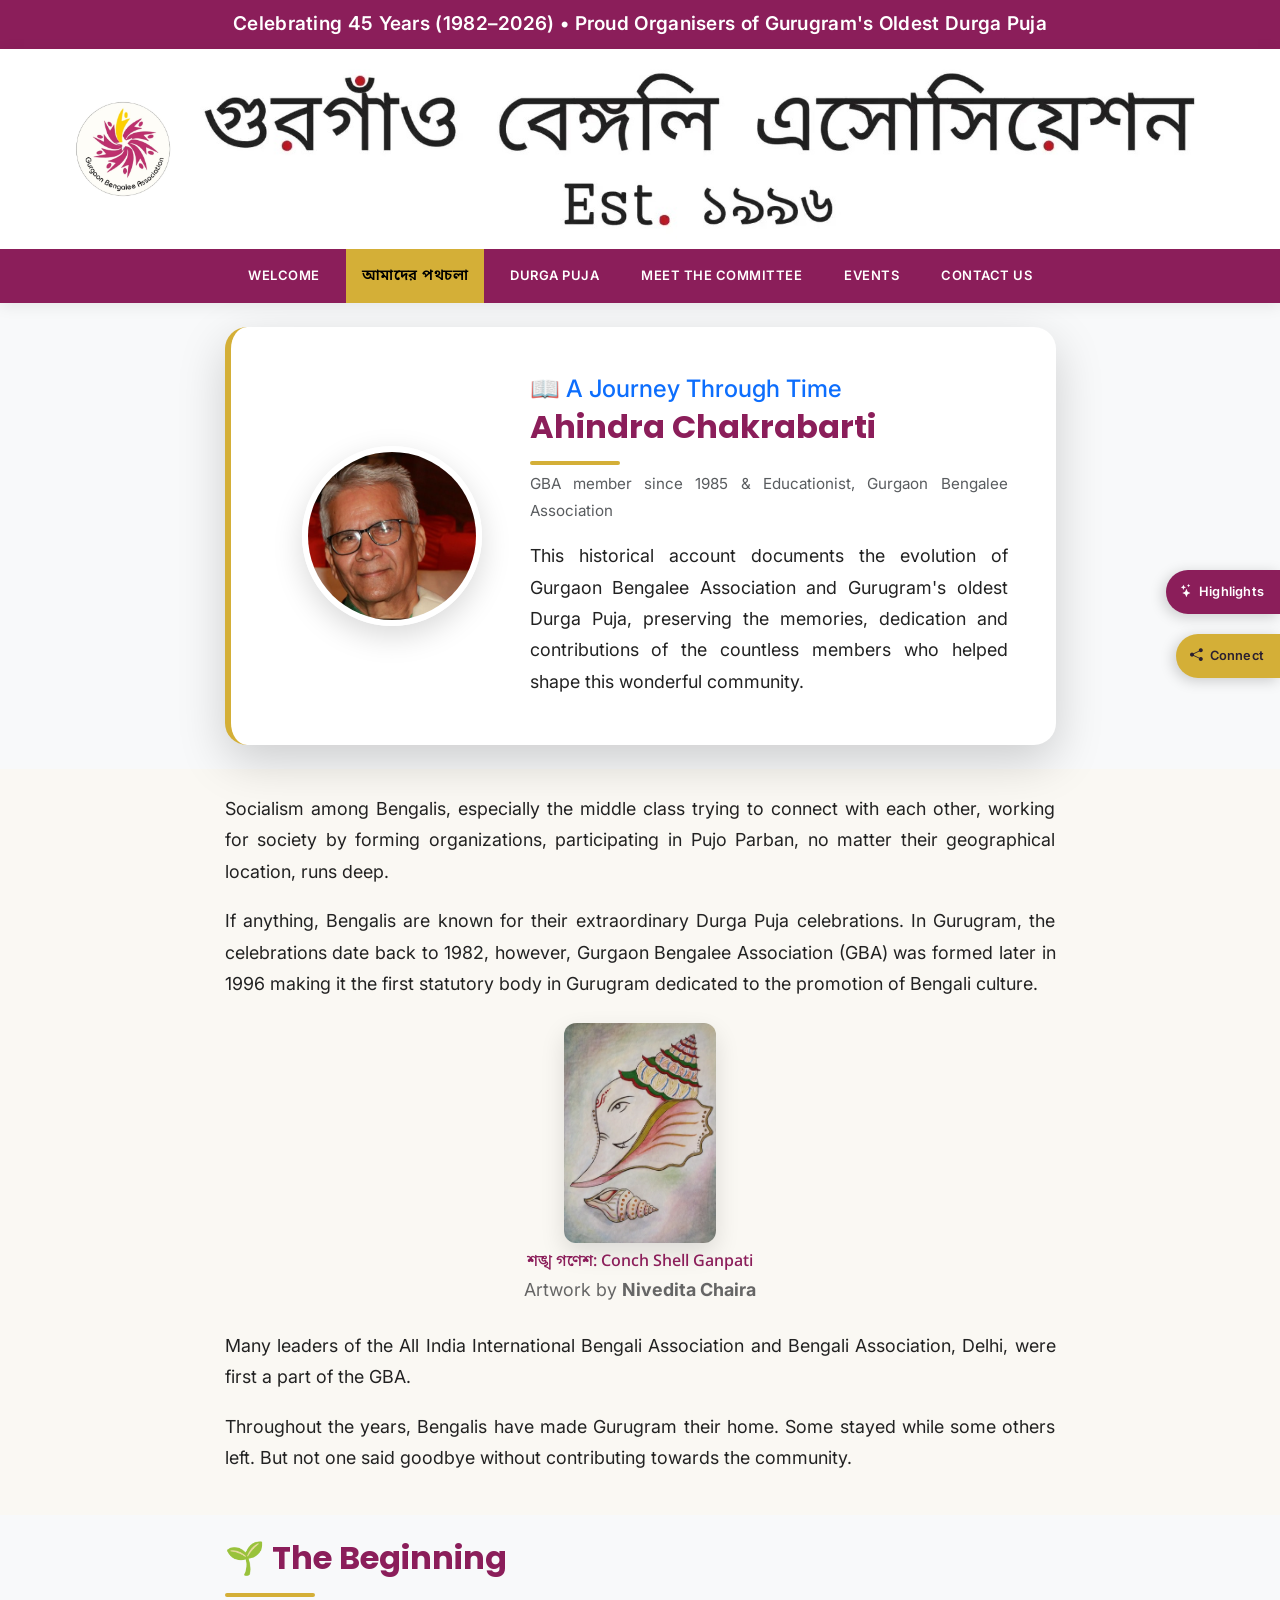
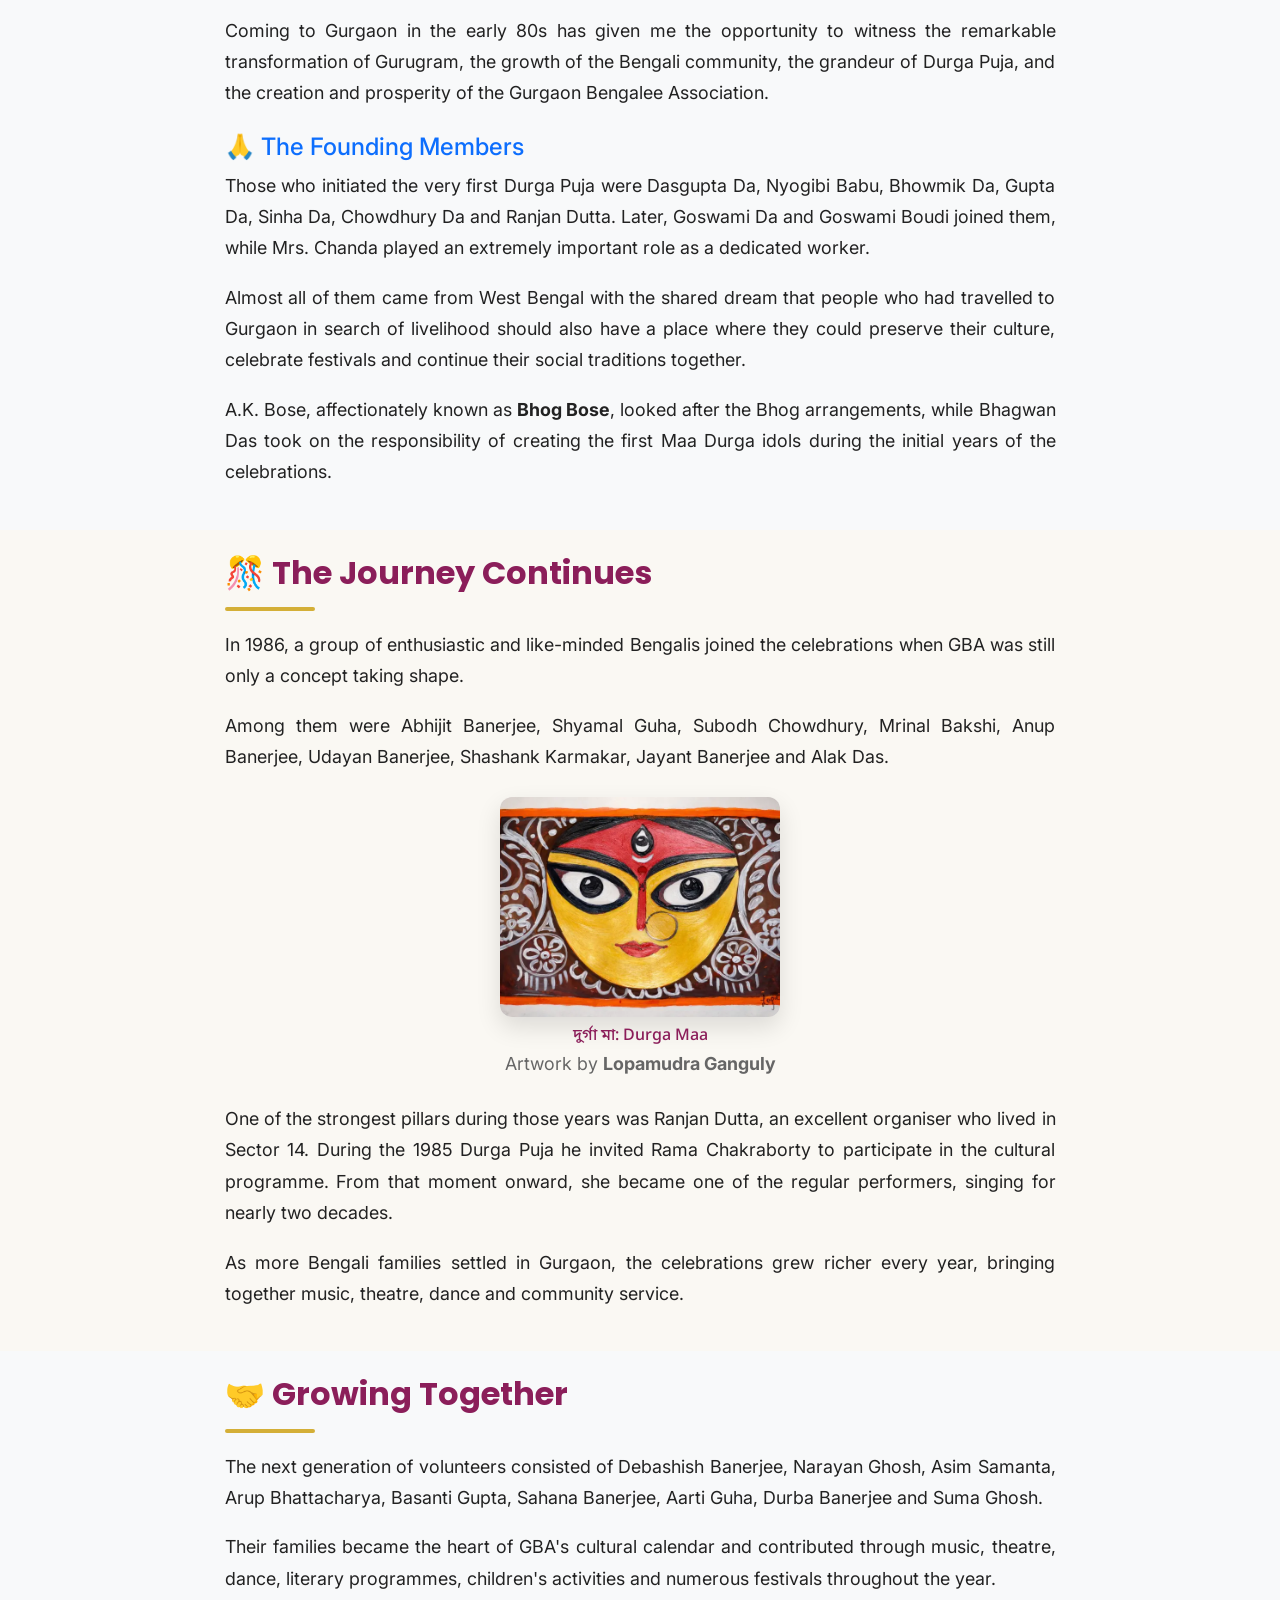
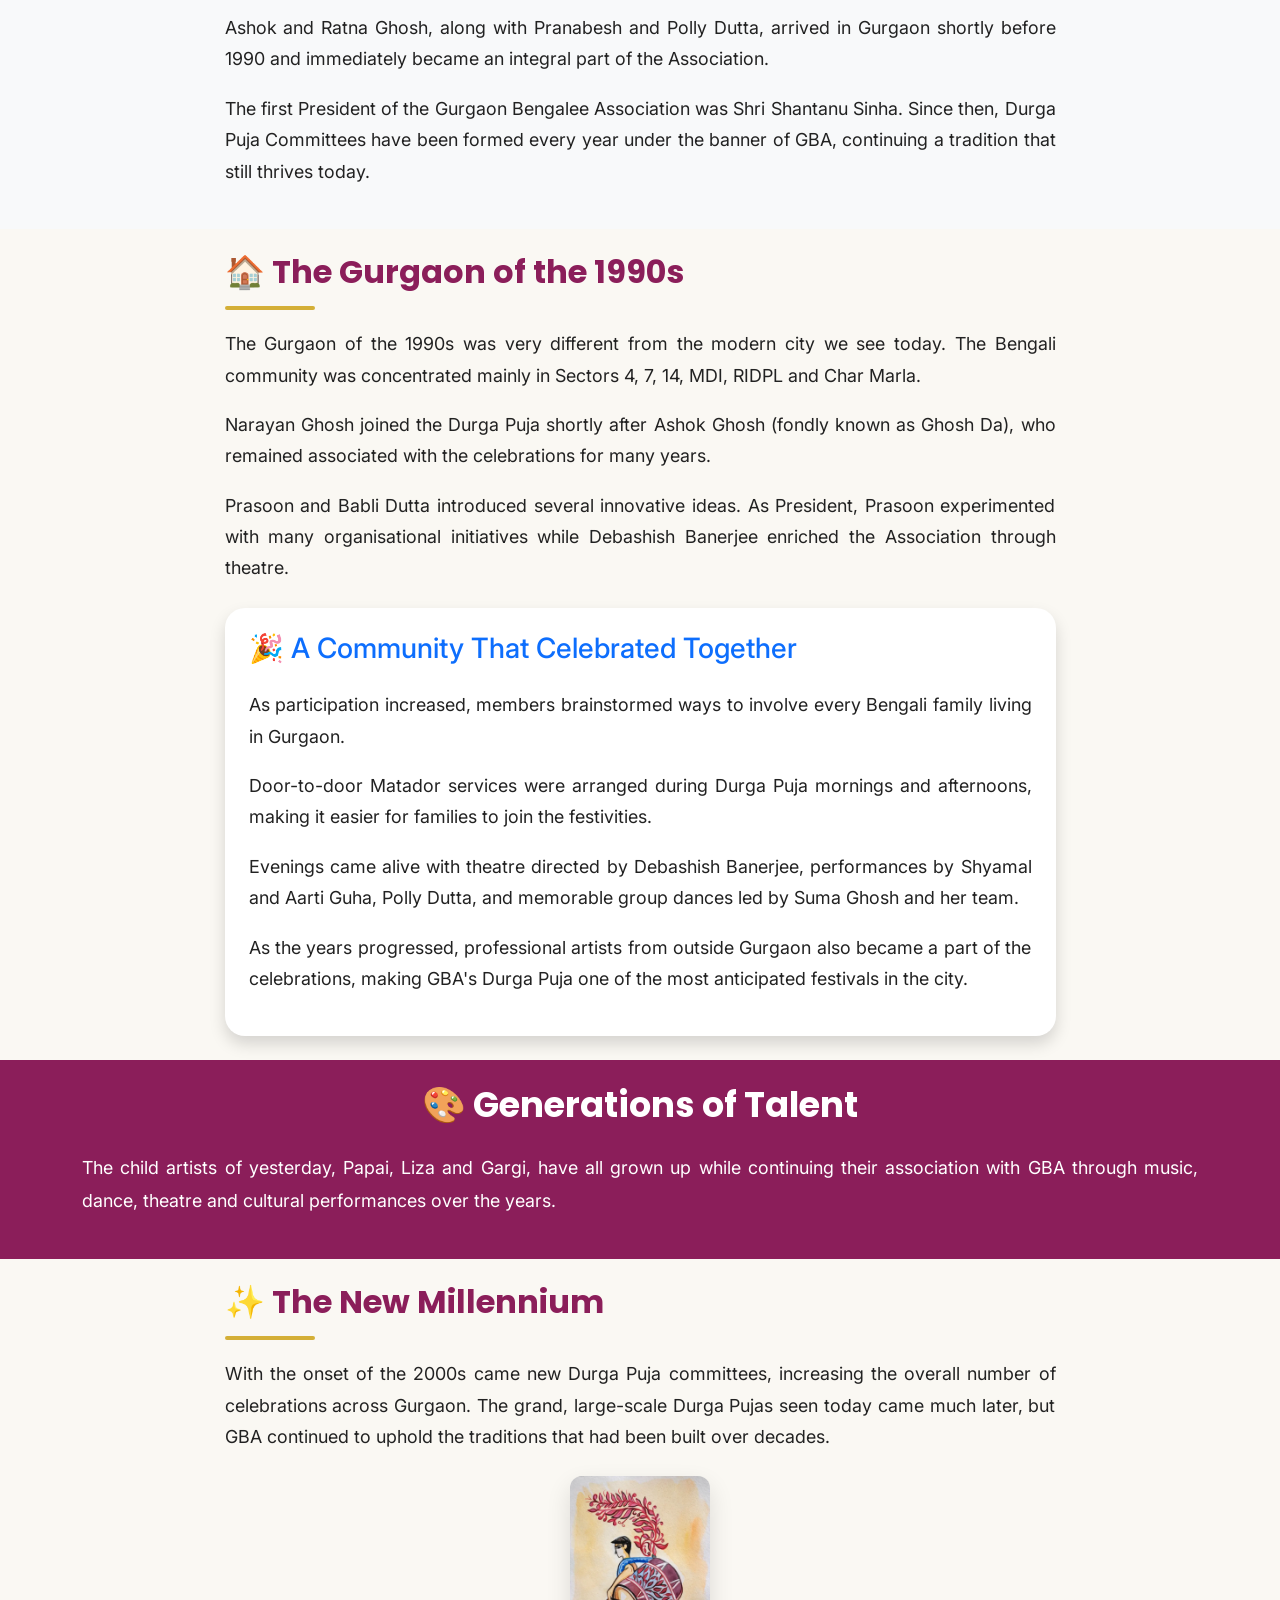
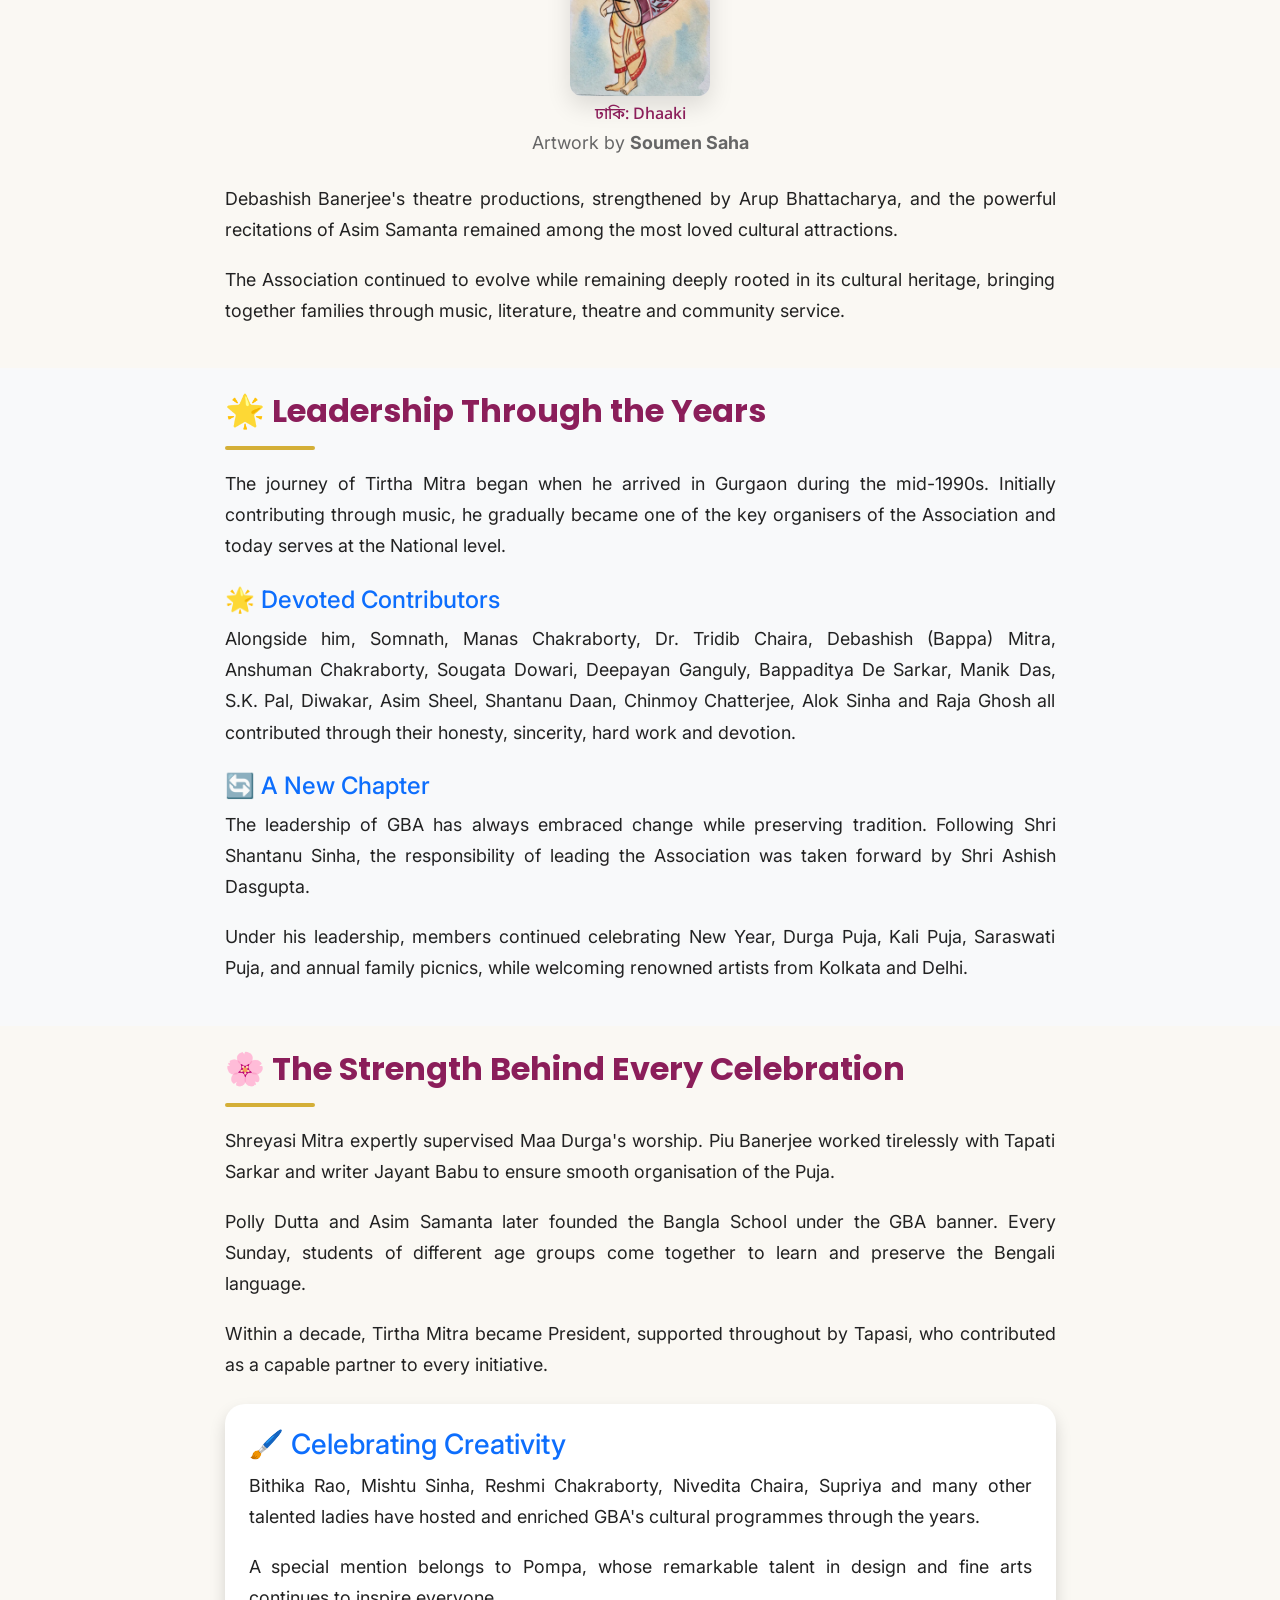
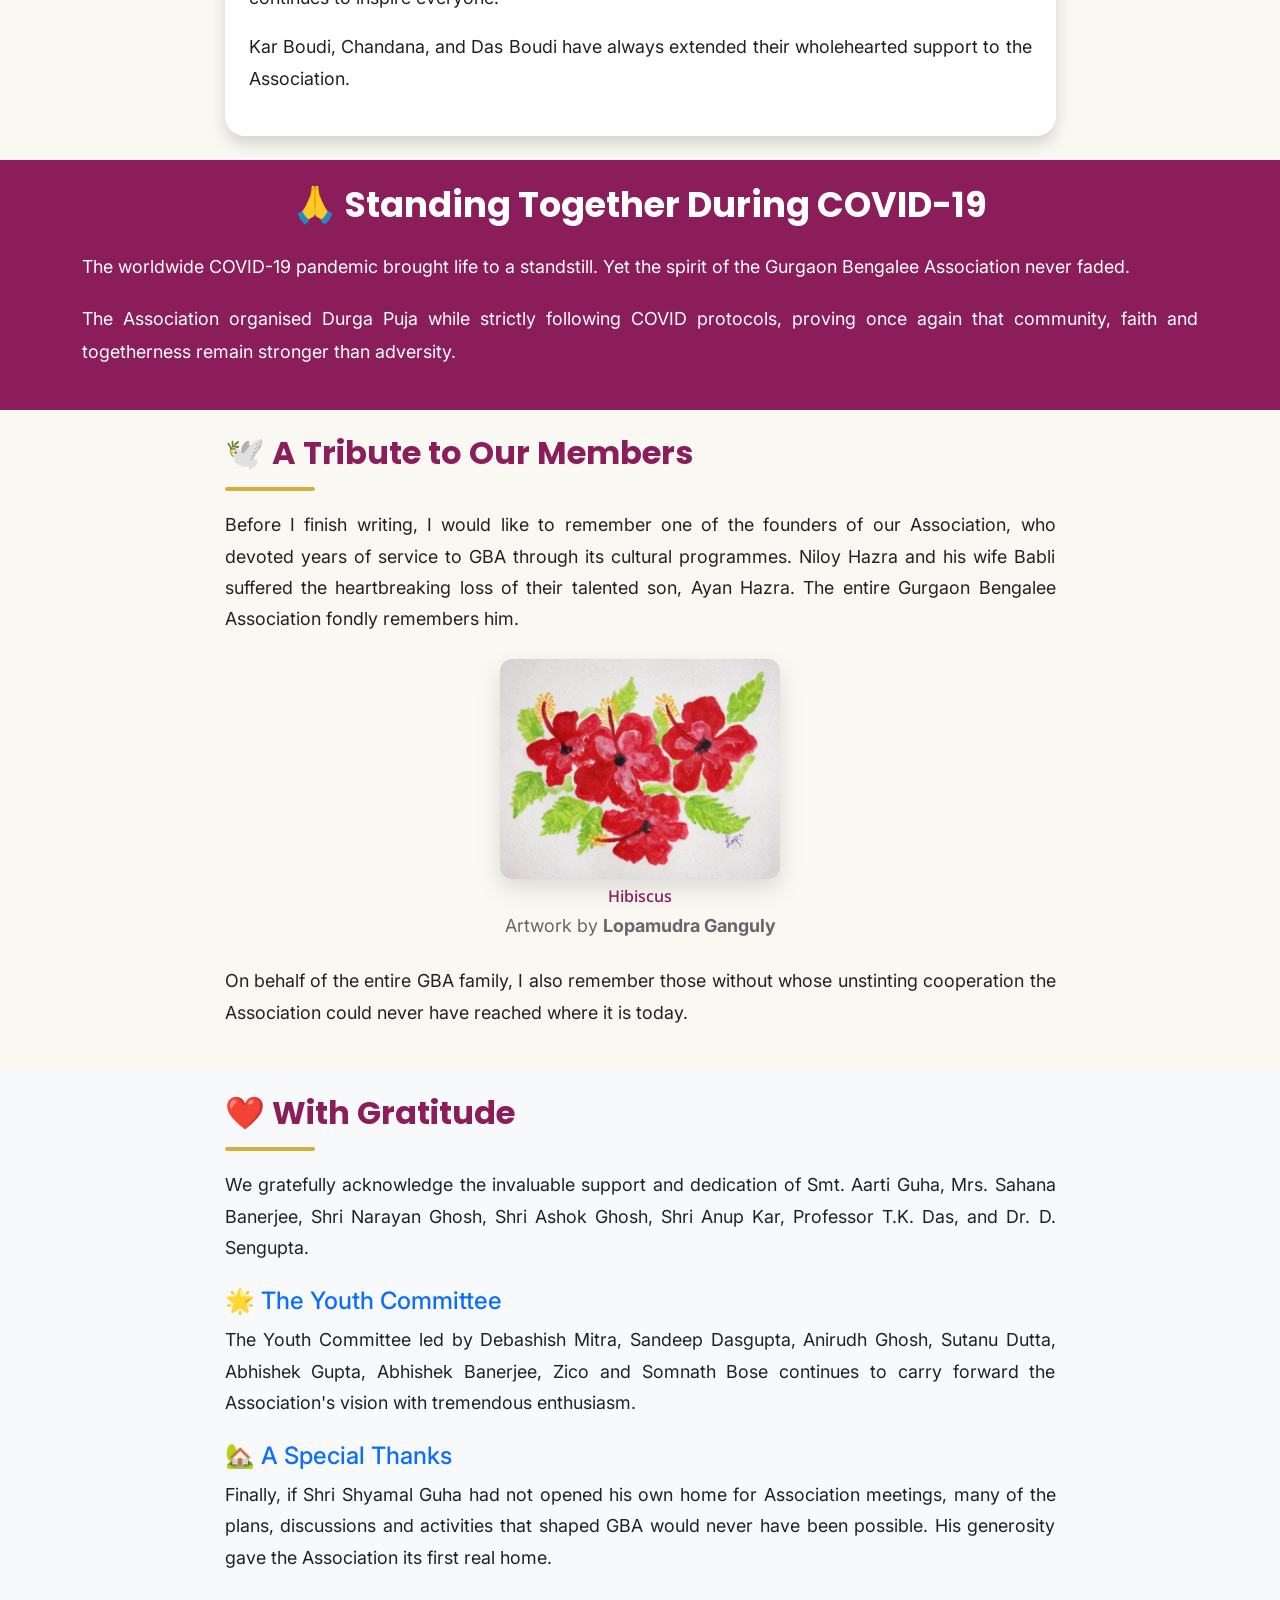
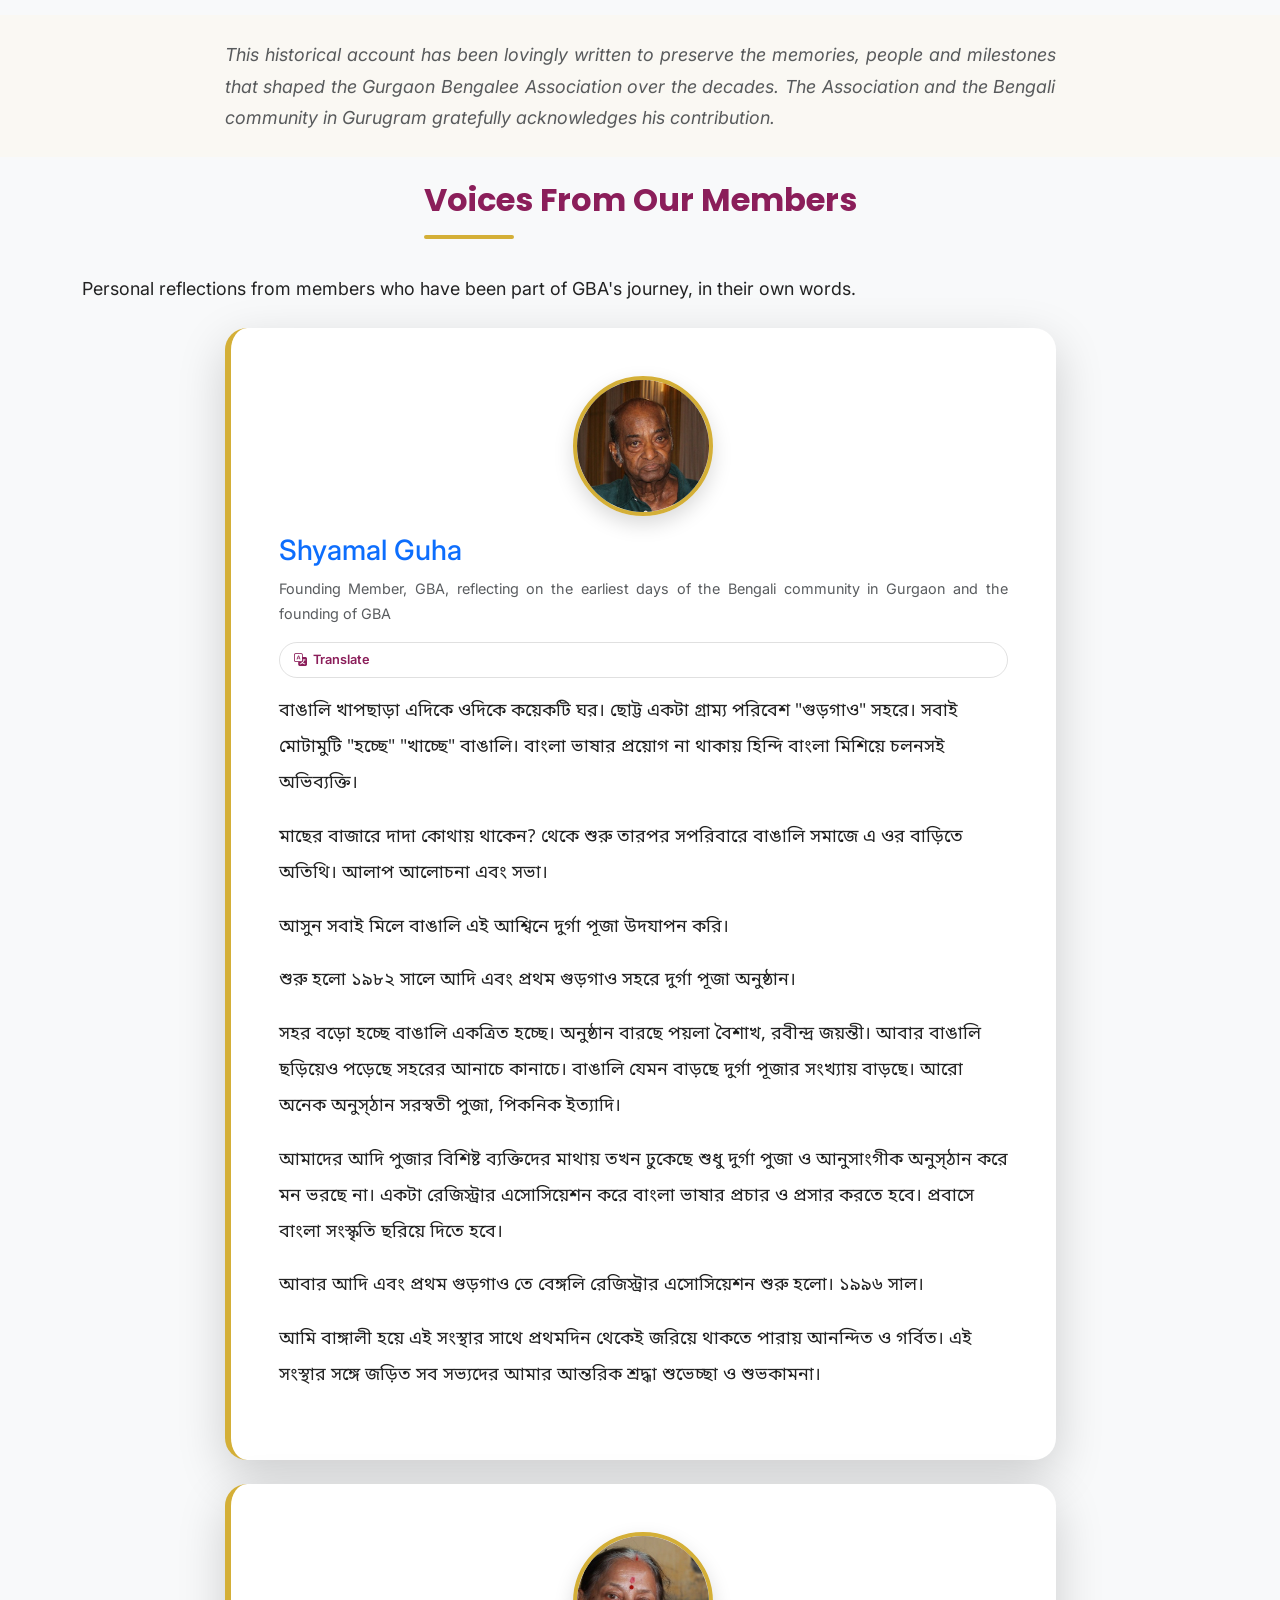
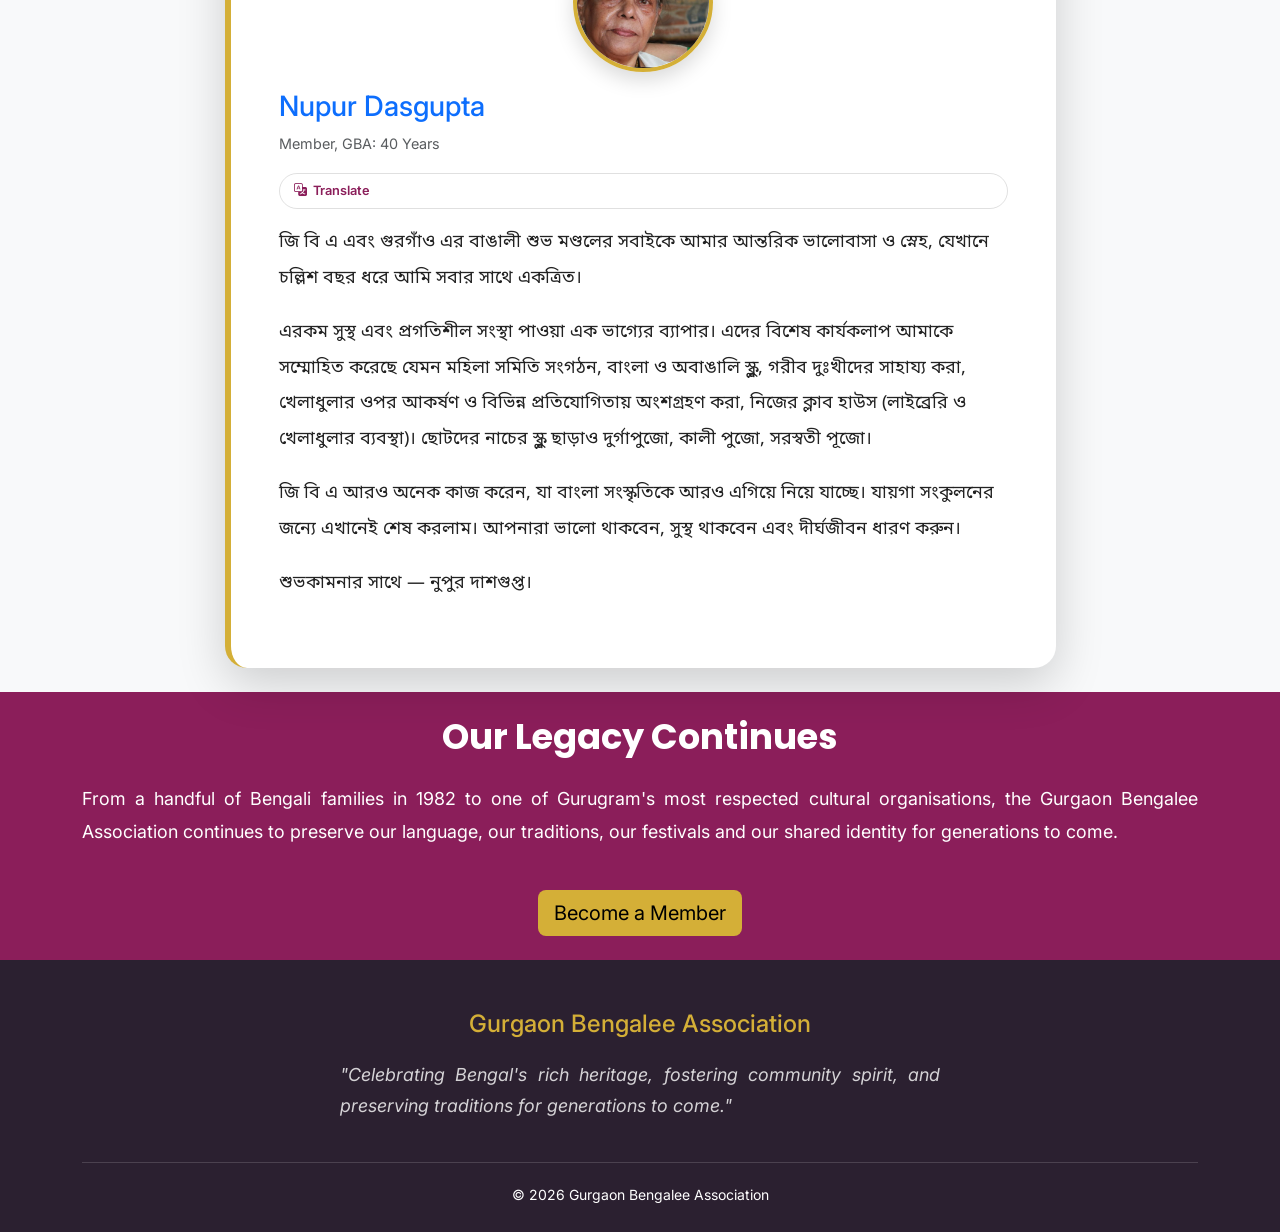
==== commit 16811fe5: "Update about.html banner removed" ====
--- a/about.html
+++ b/about.html
@@ -86,20 +86,6 @@
 
 <!-- PAGE HERO -->
 
-<section class="page-hero">
-
-    <div class="container text-center">
-<h1 class="page-title">
-    Our Journey
-</h1>
-
-        <p class="mt-3">
-            Preserving our heritage, culture and community since 1982.
-        </p>
-
-    </div>
-
-</section>
 
 <!-- AUTHOR TRIBUTE (moved to top) -->
 
--- a/css/style.css
+++ b/css/style.css
@@ -3645,3 +3645,220 @@
     color:#fff;
 
 }
+
+/* ===================================================== */
+/* DURGOTSAV FLIPBOOK */
+/* ===================================================== */
+
+.flipbook-wrap{
+
+    margin:30px auto 24px;
+
+}
+
+.flipbook{
+
+    display:flex;
+
+    align-items:center;
+
+    justify-content:center;
+
+    gap:12px;
+
+}
+
+.flipbook-stage{
+
+    position:relative;
+
+    width:100%;
+
+    max-width:400px;
+
+    aspect-ratio:1/1.45;
+
+    border-radius:12px;
+
+    overflow:hidden;
+
+    background:#fbf3e6;
+
+    box-shadow:0 18px 45px rgba(0,0,0,.18);
+
+    perspective:1400px;
+
+}
+
+.flipbook-page{
+
+    position:absolute;
+
+    inset:0;
+
+    width:100%;
+
+    height:100%;
+
+    object-fit:contain;
+
+    background:#fbf3e6;
+
+    backface-visibility:hidden;
+
+}
+
+.flipbook-top{
+
+    z-index:2;
+
+    transform-origin:left center;
+
+    will-change:transform;
+
+}
+.flipbook-nav{
+
+    flex:0 0 auto;
+
+    width:42px;
+
+    height:42px;
+
+    border:none;
+
+    border-radius:50%;
+
+    background:#fff;
+
+    color:var(--primary);
+
+    font-size:1.2rem;
+
+    display:flex;
+
+    align-items:center;
+
+    justify-content:center;
+
+    box-shadow:0 6px 18px rgba(0,0,0,.15);
+
+    cursor:pointer;
+
+    transition:.2s;
+
+}
+
+.flipbook-nav:hover:not(:disabled){
+
+    background:var(--secondary);
+
+    color:#2b2030;
+
+}
+
+.flipbook-nav:disabled{
+
+    opacity:.3;
+
+    cursor:default;
+
+}
+
+.flipbook-dots{
+
+    display:flex;
+
+    justify-content:center;
+
+    gap:8px;
+
+    margin-top:16px;
+
+}
+
+.flipbook-dot{
+
+    width:9px;
+
+    height:9px;
+
+    padding:0;
+
+    border:none;
+
+    border-radius:50%;
+
+    background:rgba(0,0,0,.18);
+
+    cursor:pointer;
+
+    transition:.2s;
+
+}
+
+.flipbook-dot.is-active{
+
+    background:var(--primary);
+
+    transform:scale(1.3);
+
+}
+
+.flipbook-meta{
+
+    display:flex;
+
+    align-items:center;
+
+    justify-content:center;
+
+    gap:18px;
+
+    margin-top:10px;
+
+    font-size:.9rem;
+
+    color:var(--gray);
+
+}
+
+.flipbook-meta a{
+
+    color:var(--primary);
+
+    font-weight:600;
+
+}
+
+@media (max-width:575px){
+
+.flipbook{
+
+    gap:6px;
+
+}
+
+.flipbook-nav{
+
+    width:34px;
+
+    height:34px;
+
+    font-size:1rem;
+
+}
+
+}
+
+@media (prefers-reduced-motion:reduce){
+
+.flipbook-top{
+
+    transition:none !important;
+
+    transform:none !important;
+
+}
+
+}
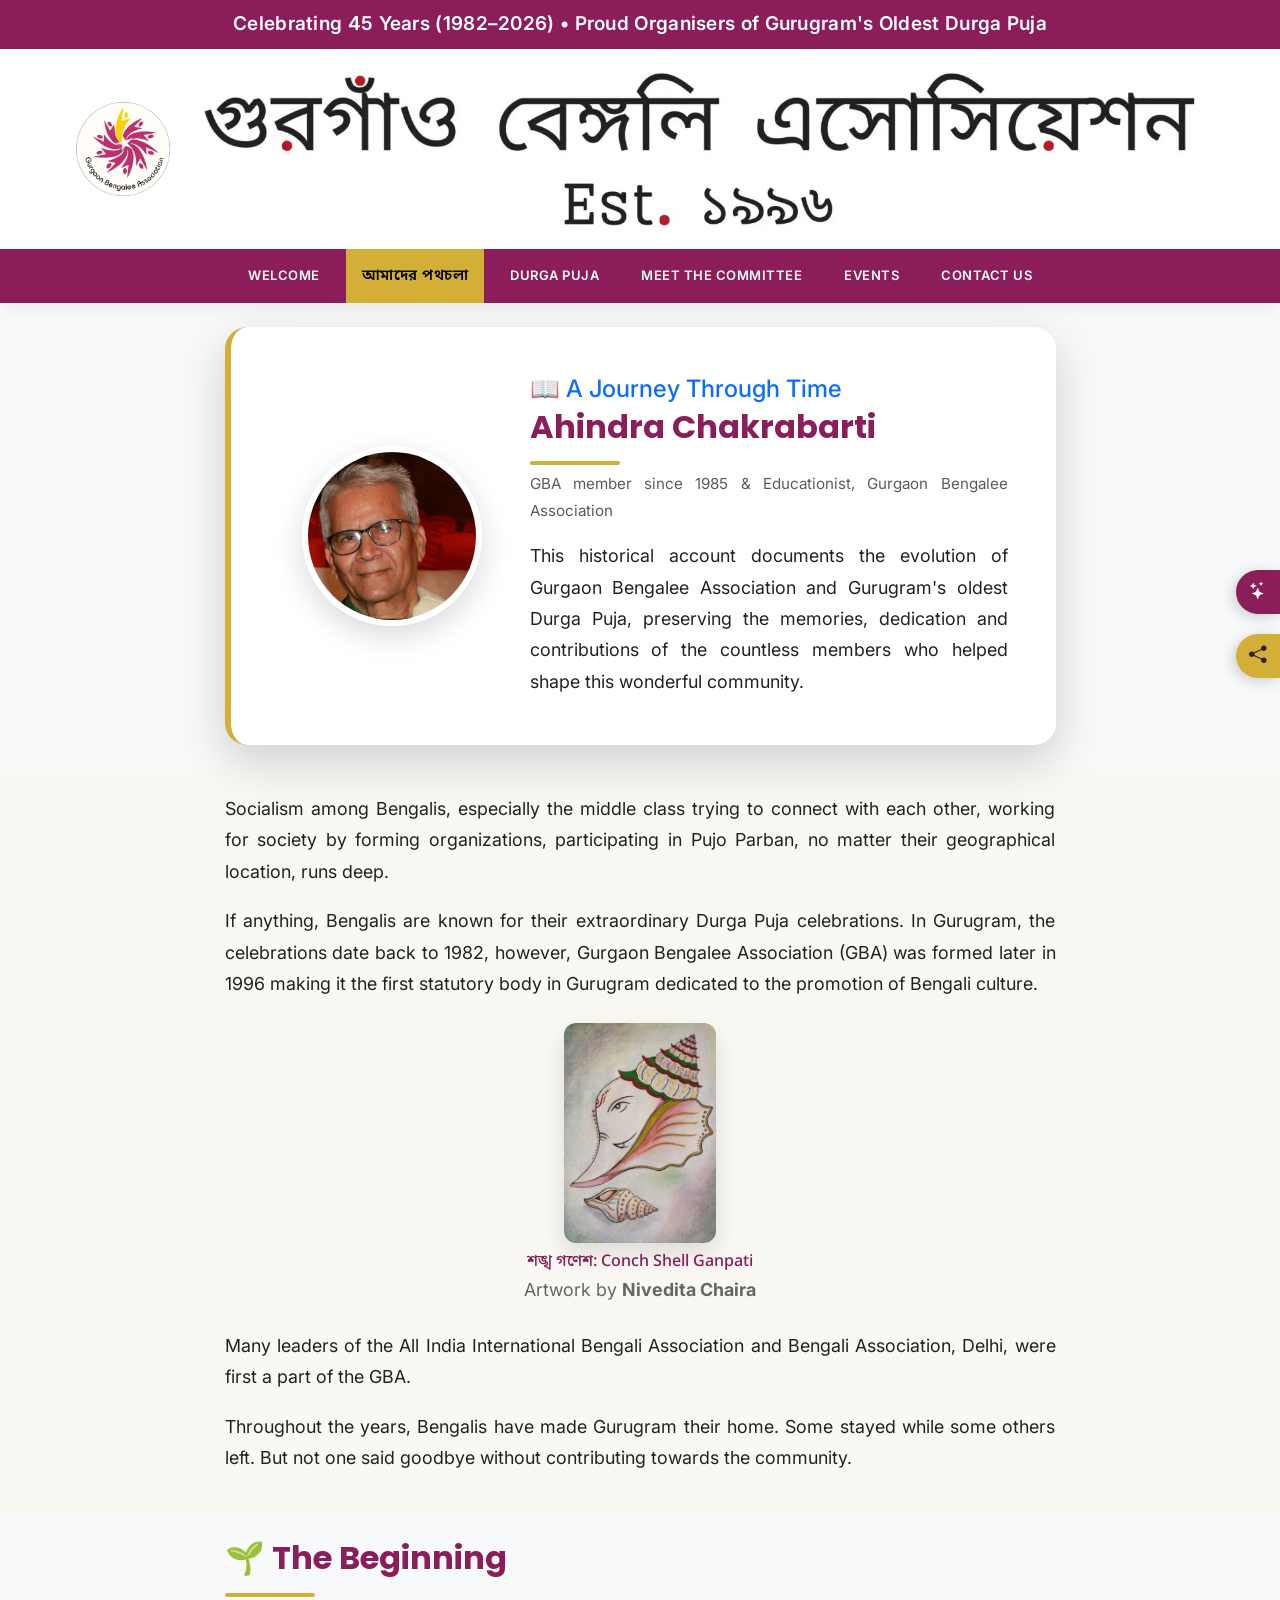
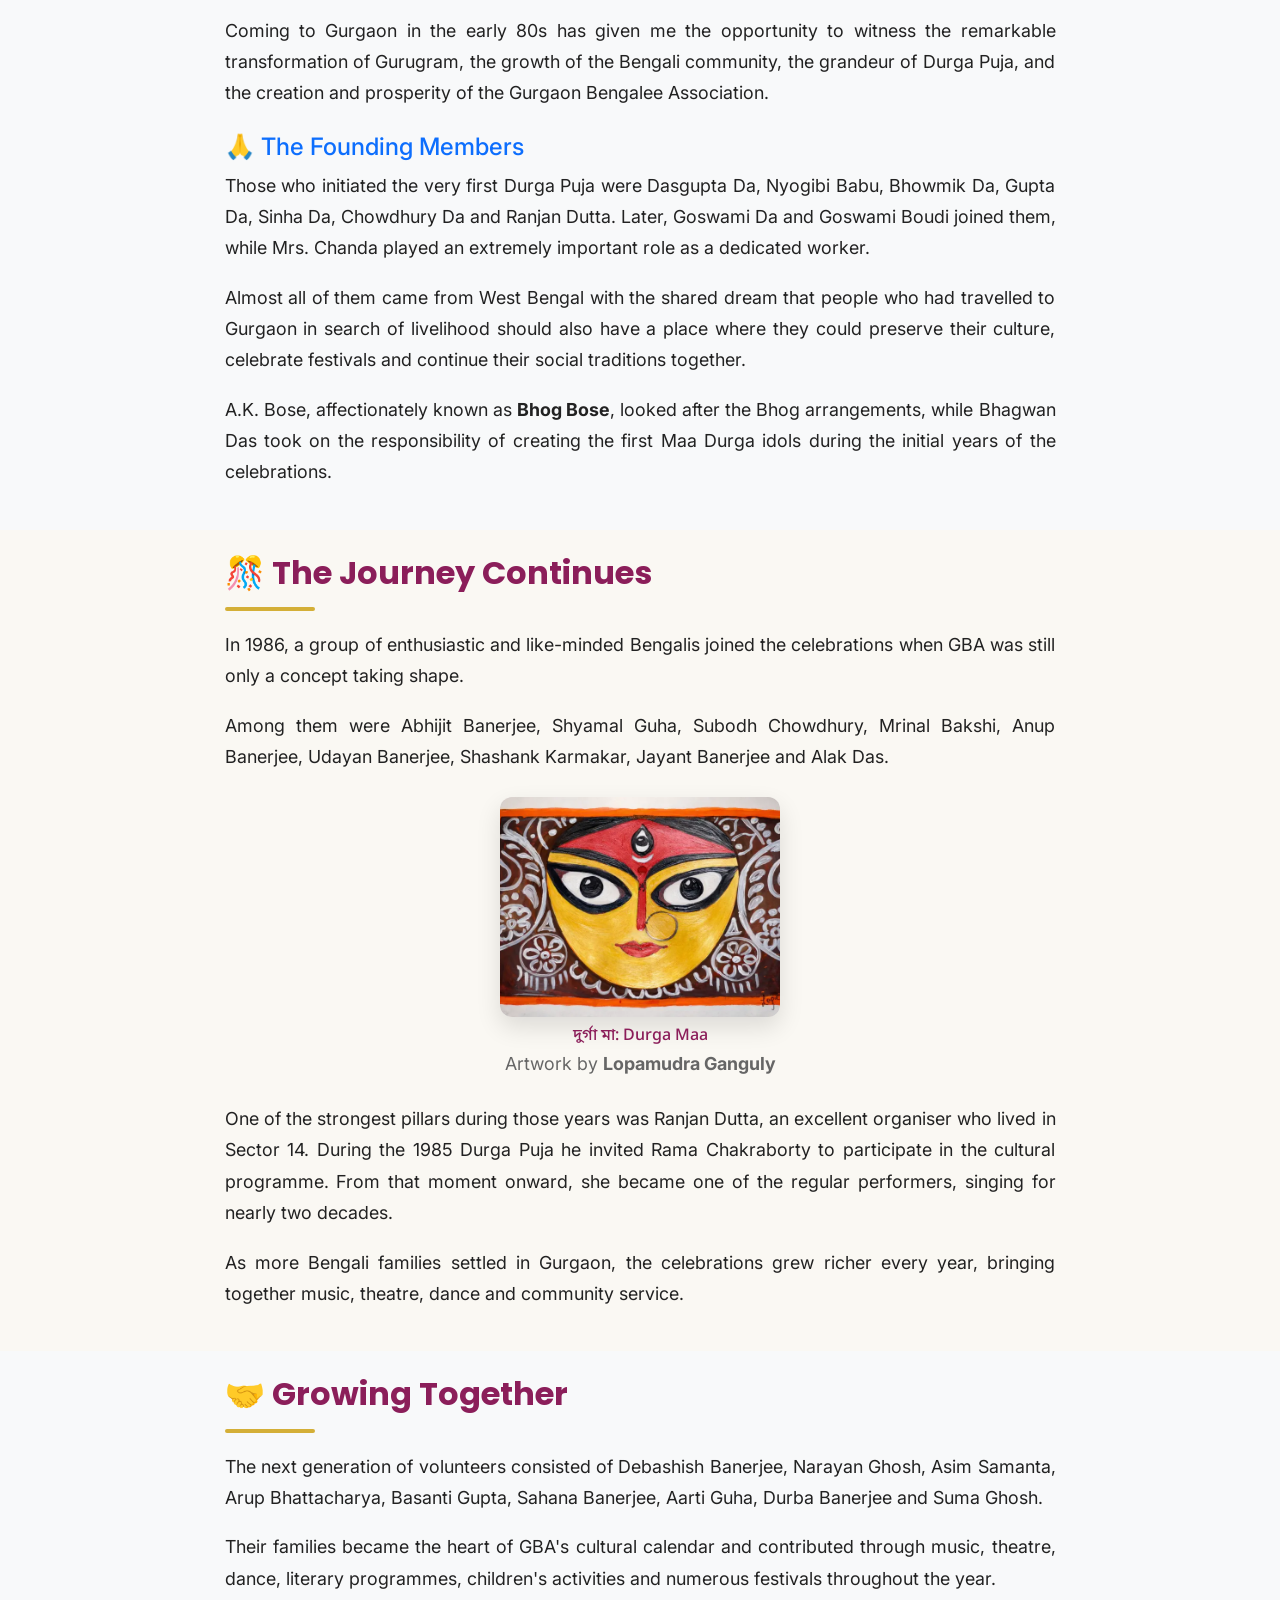
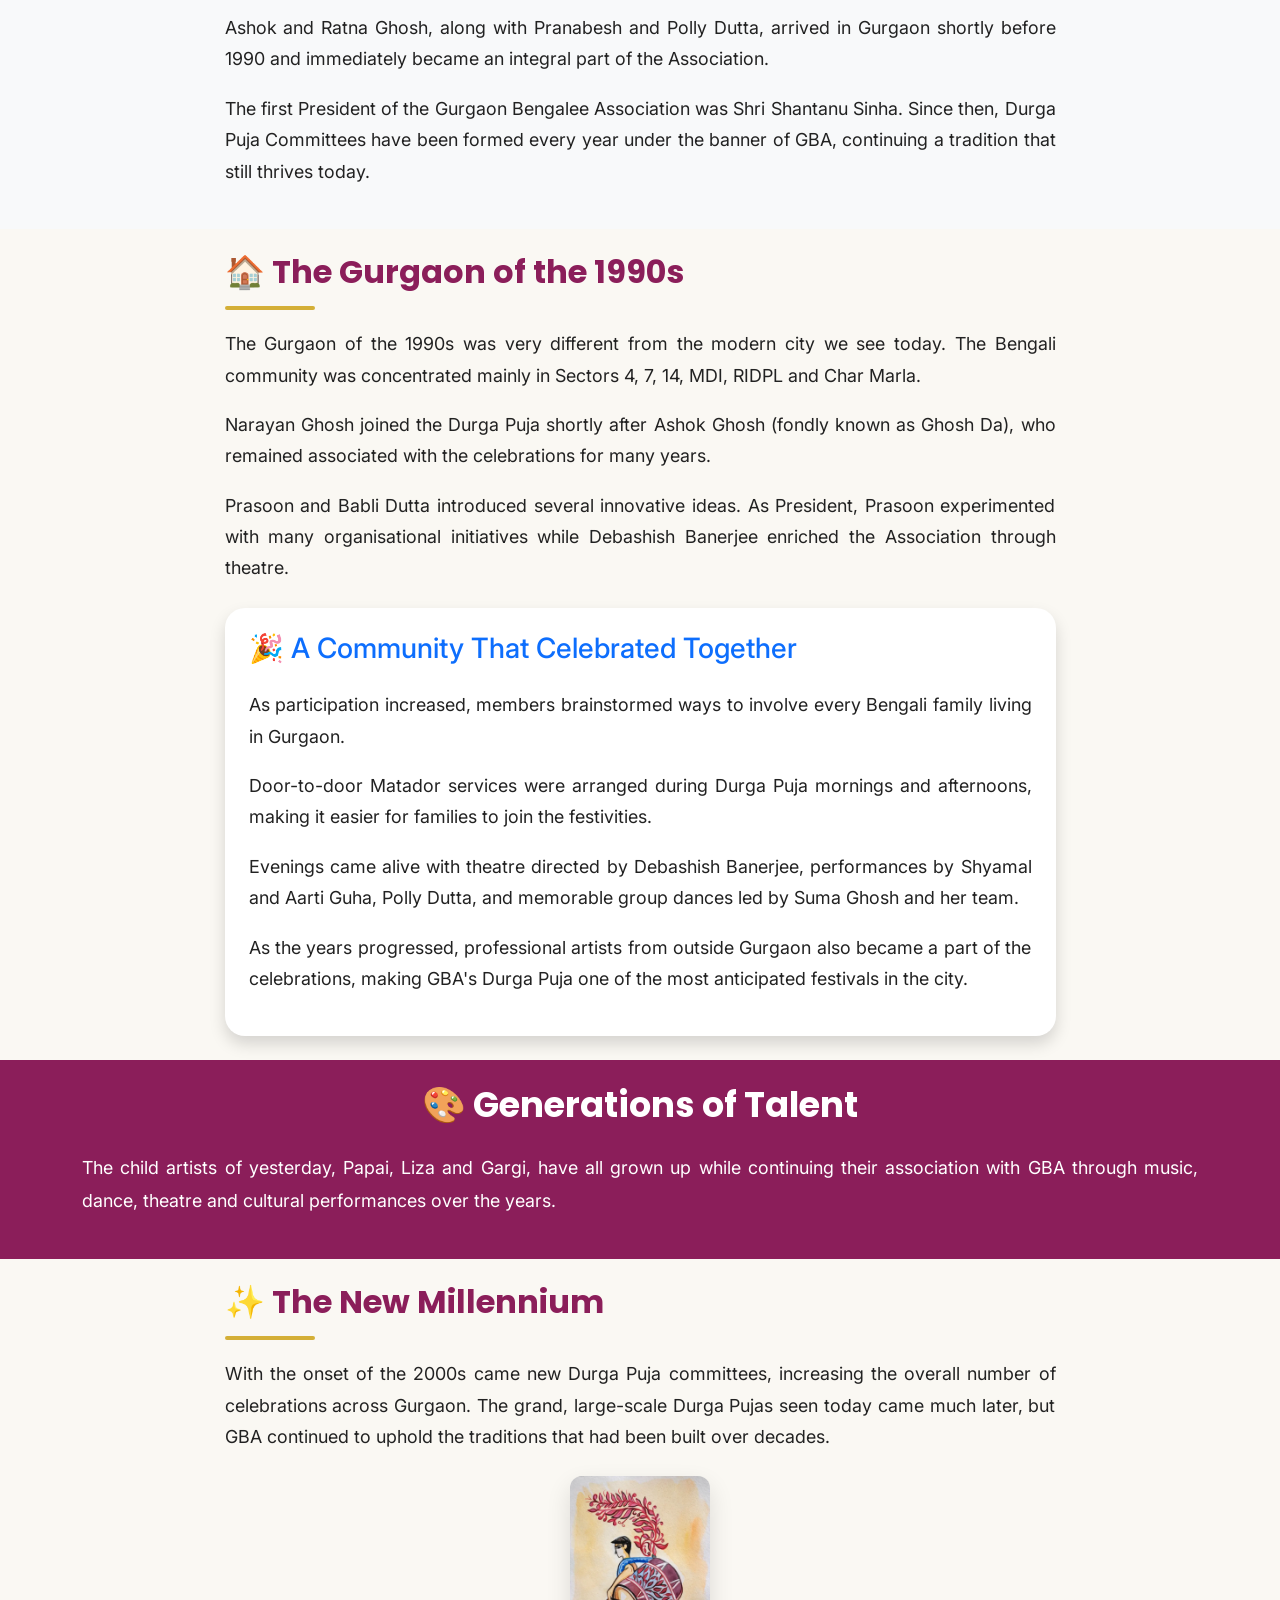
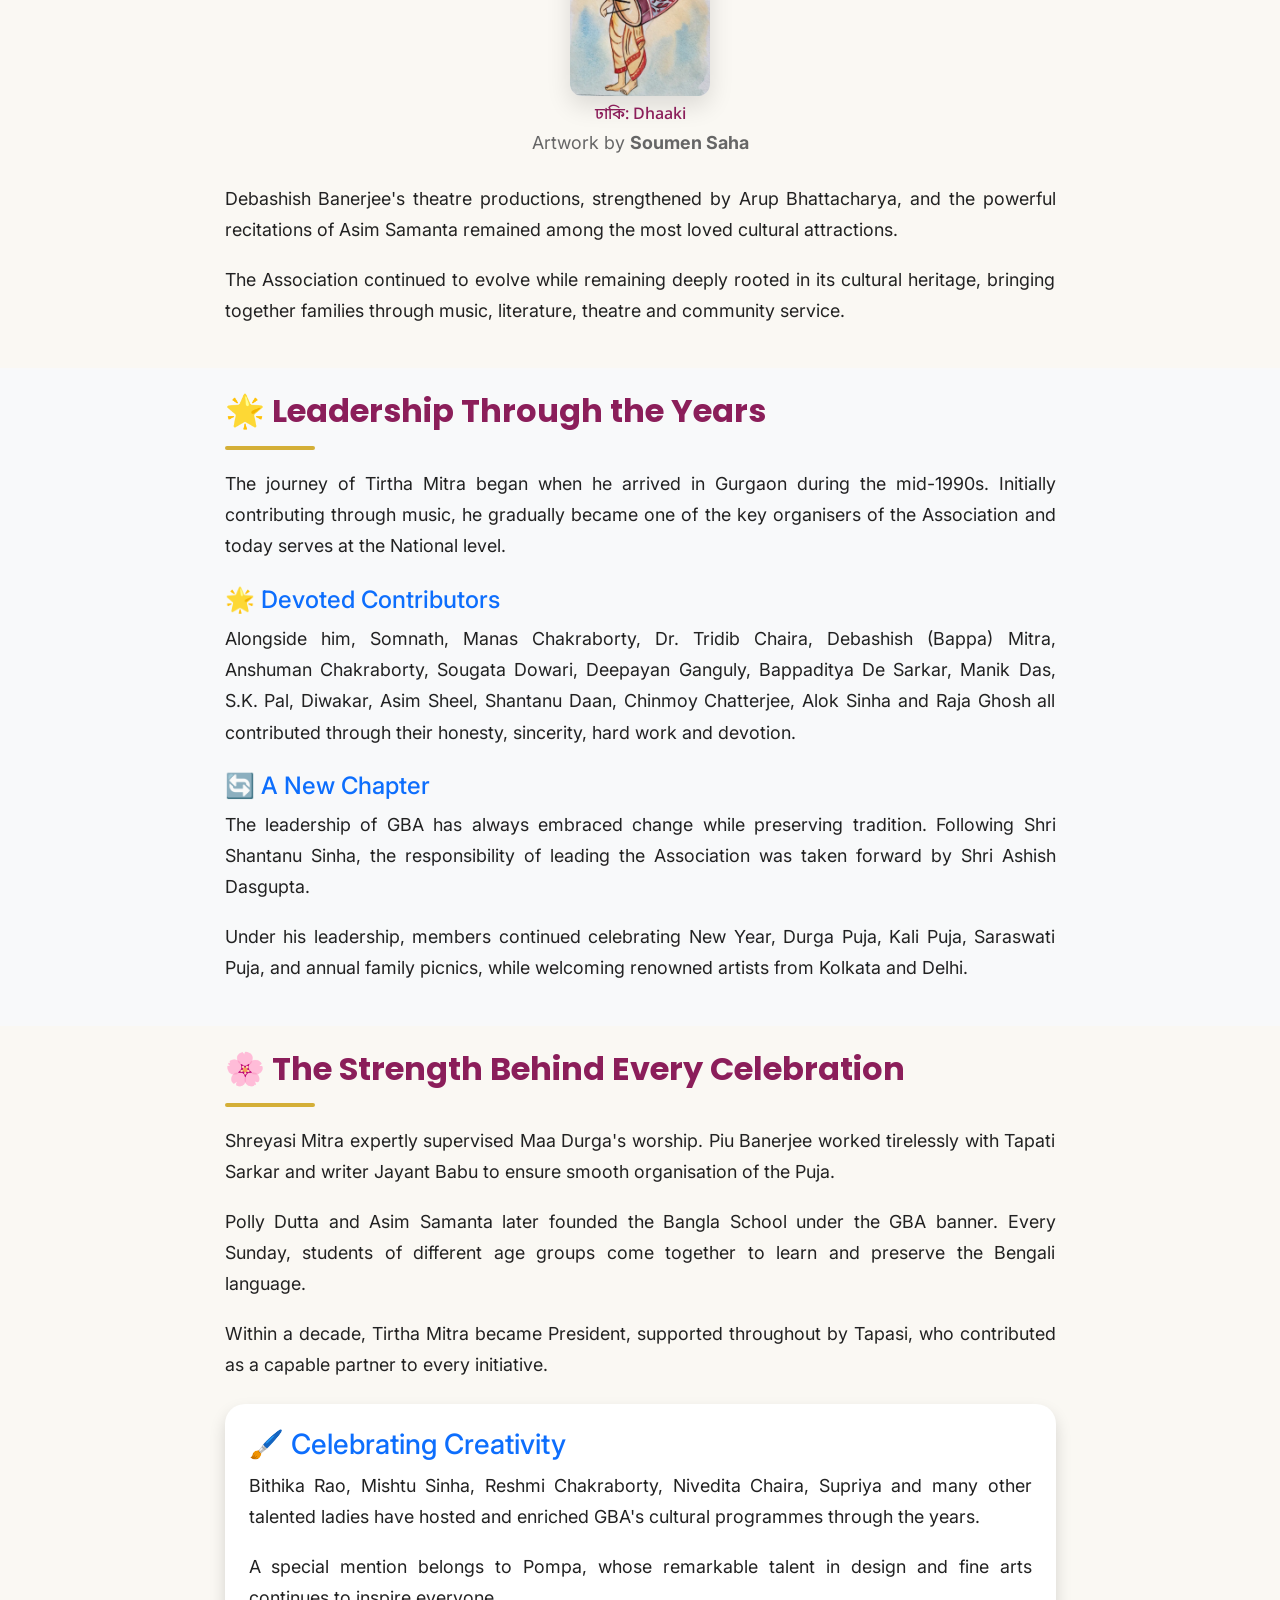
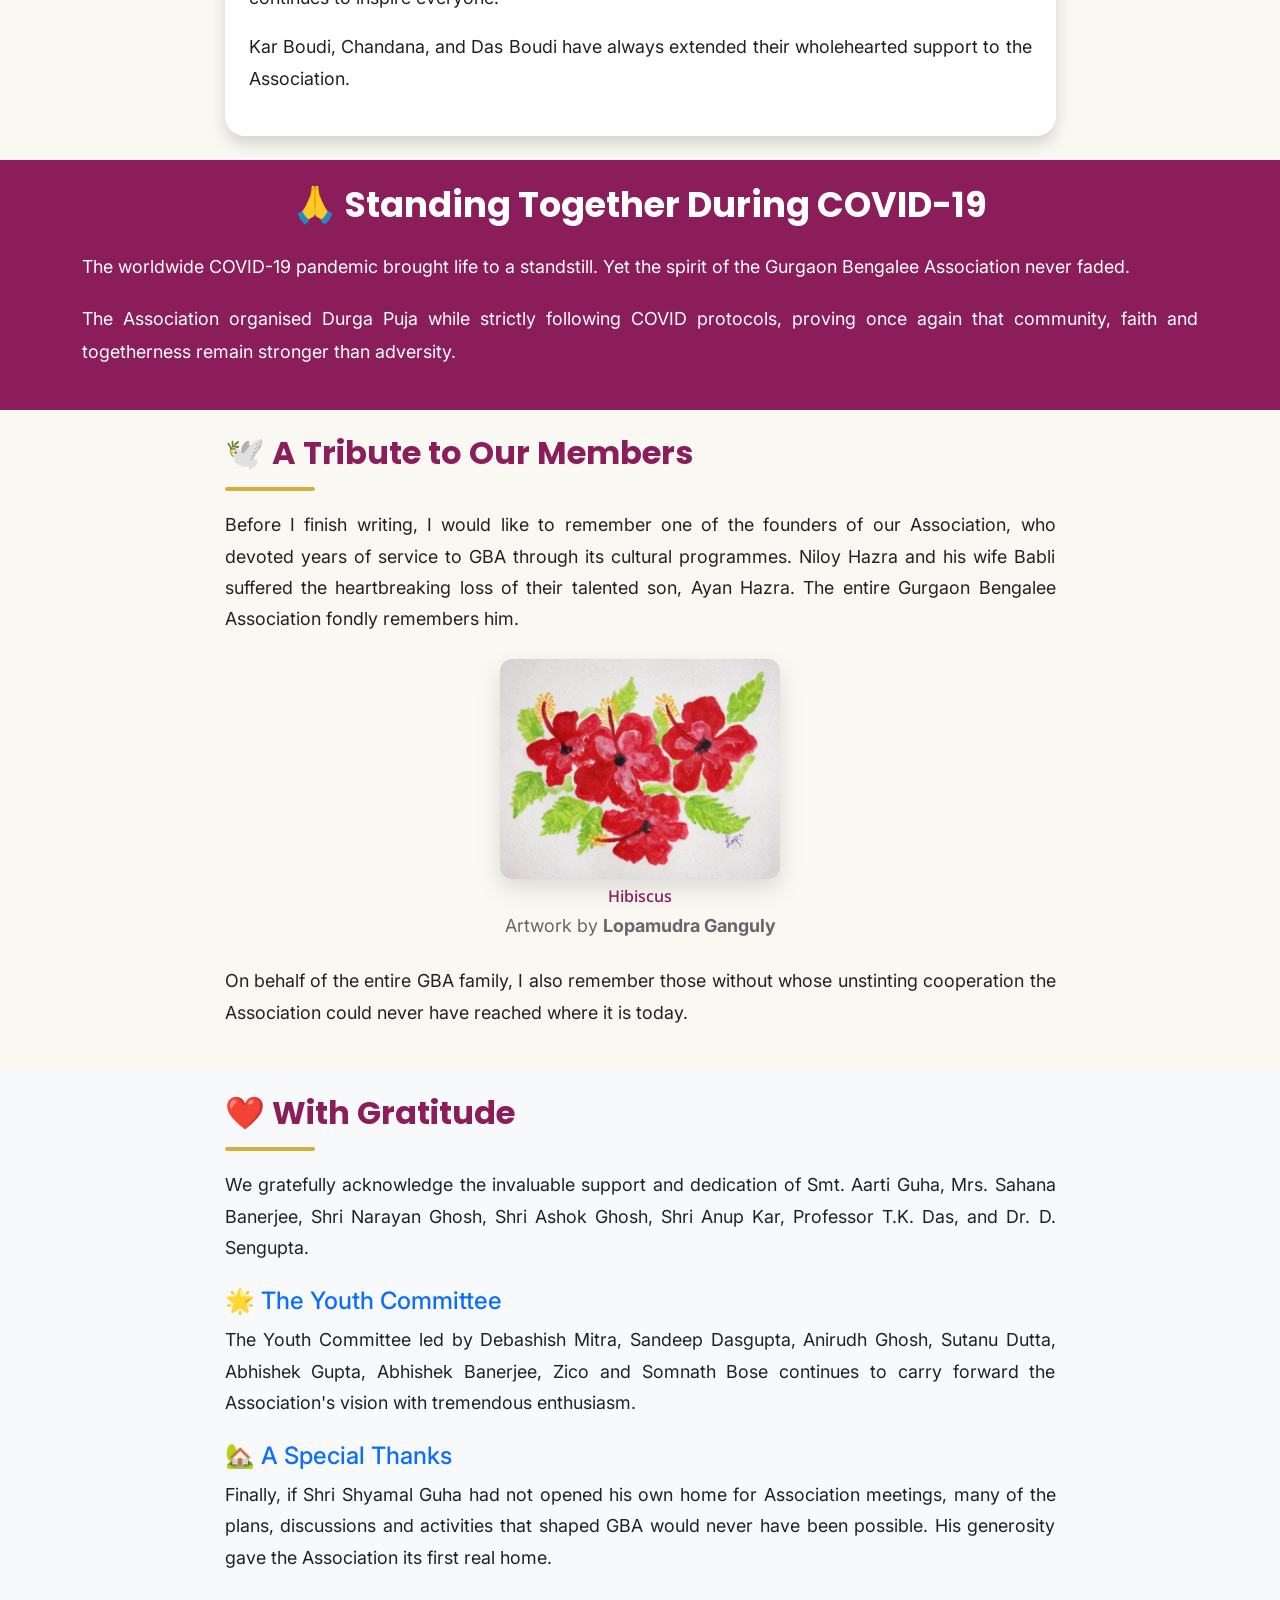
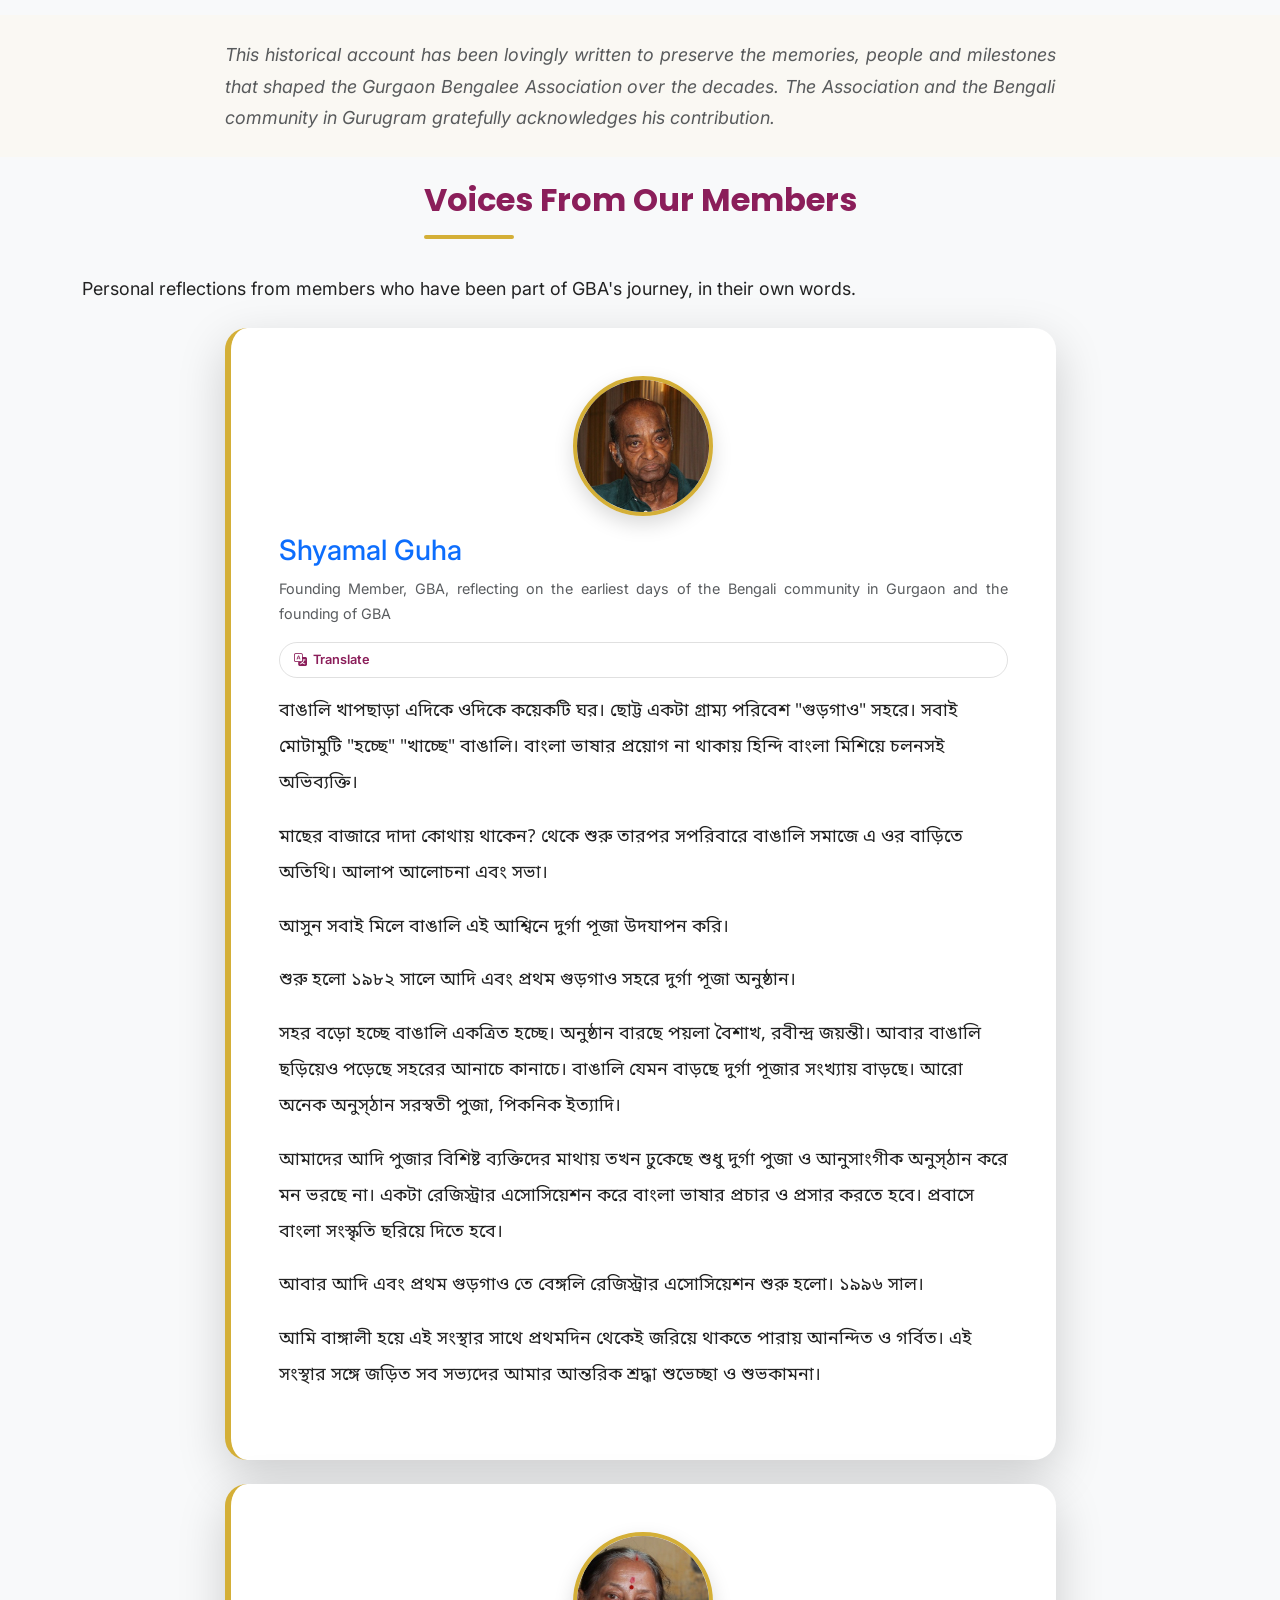
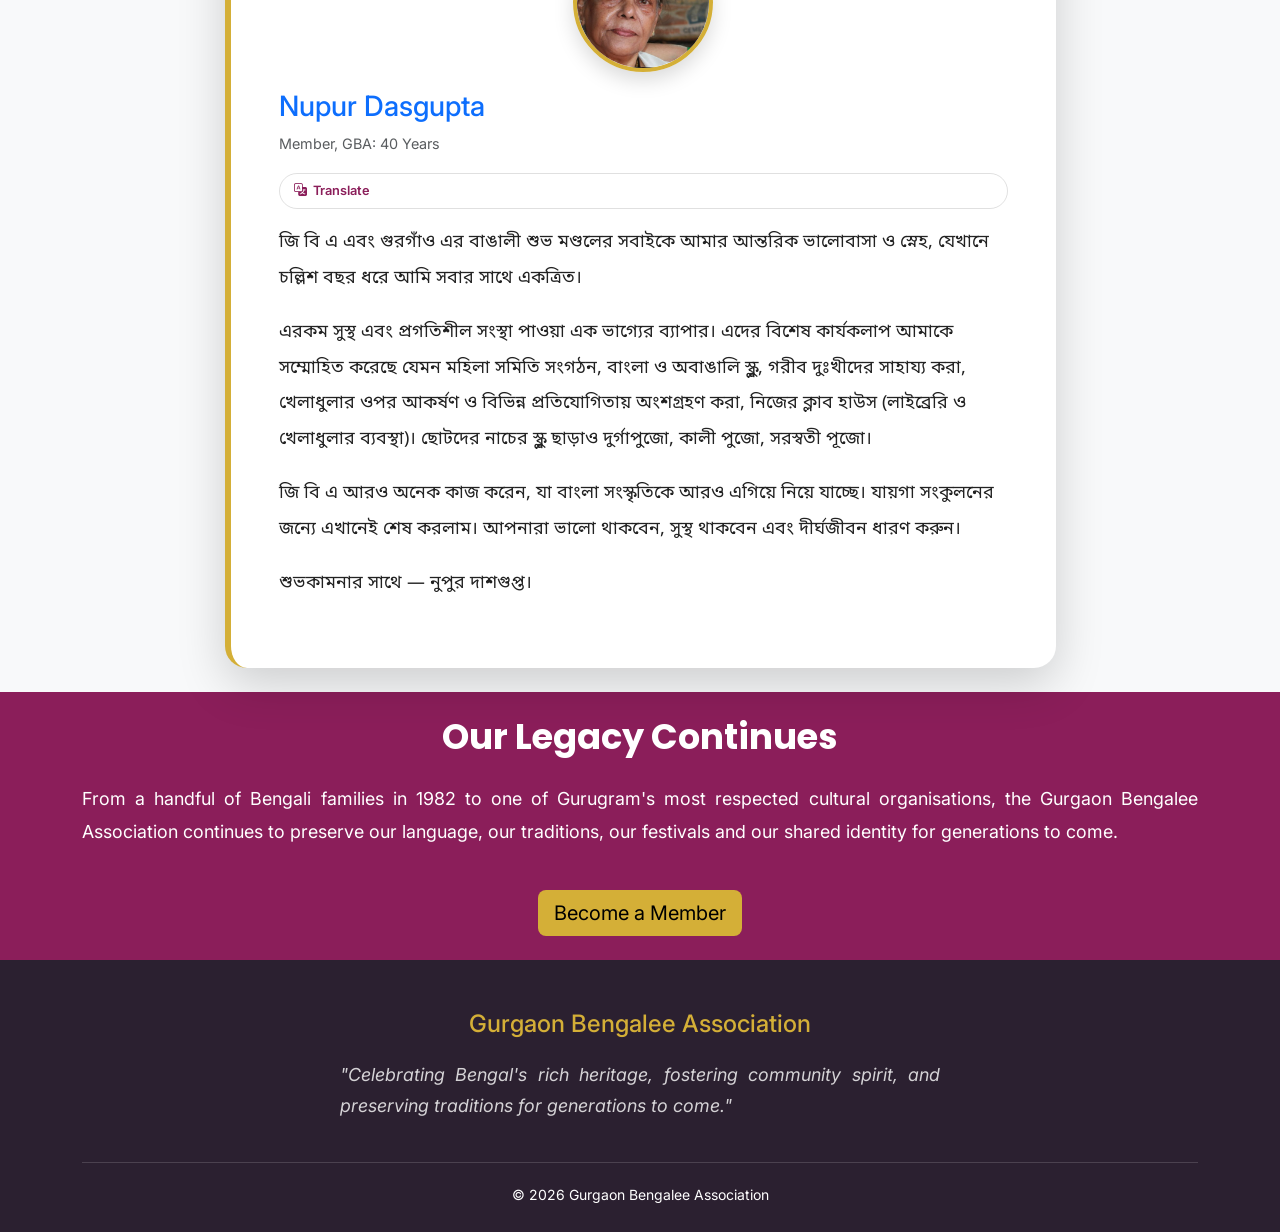
==== commit 95a6b544: "Update about.html" ====
--- a/about.html
+++ b/about.html
@@ -1276,13 +1276,12 @@
 </footer>
 
 <!-- SITEWIDE PULLOUT TABS -->
-
-<button type="button" class="side-pullout-tab" id="highlightsTab" data-bs-toggle="modal" data-bs-target="#highlightsModal">
-<i class="bi bi-stars"></i> Highlights
+<button type="button" class="side-pullout-tab" id="highlightsTab" data-bs-toggle="modal" data-bs-target="#highlightsModal" aria-label="Highlights">
+<i class="bi bi-stars"></i>
 </button>
 
-<button type="button" class="side-pullout-tab side-pullout-tab-connect" id="connectTab" data-bs-toggle="modal" data-bs-target="#connectModal">
-<i class="bi bi-share-fill"></i> Connect
+<button type="button" class="side-pullout-tab side-pullout-tab-connect" id="connectTab" data-bs-toggle="modal" data-bs-target="#connectModal" aria-label="Connect">
+<i class="bi bi-share-fill"></i>
 </button>
 
 <!-- HIGHLIGHTS MODAL -->
--- a/css/style.css
+++ b/css/style.css
@@ -693,6 +693,11 @@
 
 @media (max-width:575px){
 
+.welcome-section h1{
+
+    font-size:44px !important;
+
+}
 .welcome-overlay{
    padding: 10px 0 10px;}
 .topbar{
@@ -1285,8 +1290,8 @@
 
     color:#ffffff;
     font-family:var(--heading);
-    font-size:62px;
-    line-height:1.1;
+    font-size:44px;
+    line-height:1.15;
     font-weight:700;
 
 }
@@ -3424,7 +3429,6 @@
 /* ===================================================== */
 /* SITEWIDE PULLOUT TABS (Highlights + Connect) */
 /* ===================================================== */
-
 .side-pullout-tab{
 
     position:fixed;
@@ -3439,7 +3443,11 @@
 
     align-items:center;
 
-    gap:6px;
+    justify-content:center;
+
+    width:44px;
+
+    height:44px;
 
     background:var(--primary);
 
@@ -3447,17 +3455,11 @@
 
     border:none;
 
-    padding:11px 16px 11px 14px;
-
-    border-radius:50px 0 0 50px;
-
-    font-weight:600;
-
-    font-size:.8rem;
-
-    letter-spacing:.2px;
-
-    white-space:nowrap;
+    padding:0;
+
+    border-radius:50% 0 0 50%;
+
+    font-size:1.1rem;
 
     box-shadow:-3px 3px 14px rgba(0,0,0,.18);
 
@@ -3467,11 +3469,15 @@
 
 }
 
+.side-pullout-tab .pullout-label{
+
+    display:none;
+
+}
+
 .side-pullout-tab:hover{
 
     background:var(--accent);
-
-    padding-right:22px;
 
 }
 
@@ -3862,3 +3868,60 @@
 }
 
 }
+
+.welcome-invite-img{
+
+    max-width:210px;
+
+    width:100%;
+
+    margin:0 auto;
+
+    border-radius:14px;
+
+    box-shadow:0 20px 50px rgba(0,0,0,.35);
+
+    border:4px solid rgba(255,255,255,.25);
+
+}
+
+@media (max-width:575px){
+
+.welcome-invite-img{
+
+    max-width:160px;
+
+}
+
+}
+.welcome-invite-tile{
+
+    display:inline-block;
+
+    max-width:280px;
+
+    margin:0 auto;
+
+    background:#fff;
+
+    transition:.3s;
+
+}
+
+.welcome-invite-tile:hover{
+
+    transform:translateY(-6px);
+
+}
+
+.welcome-invite-tile h4{
+
+    color:var(--primary);
+
+    font-family:var(--heading);
+
+    font-weight:700;
+
+    margin-bottom:16px;
+
+}
